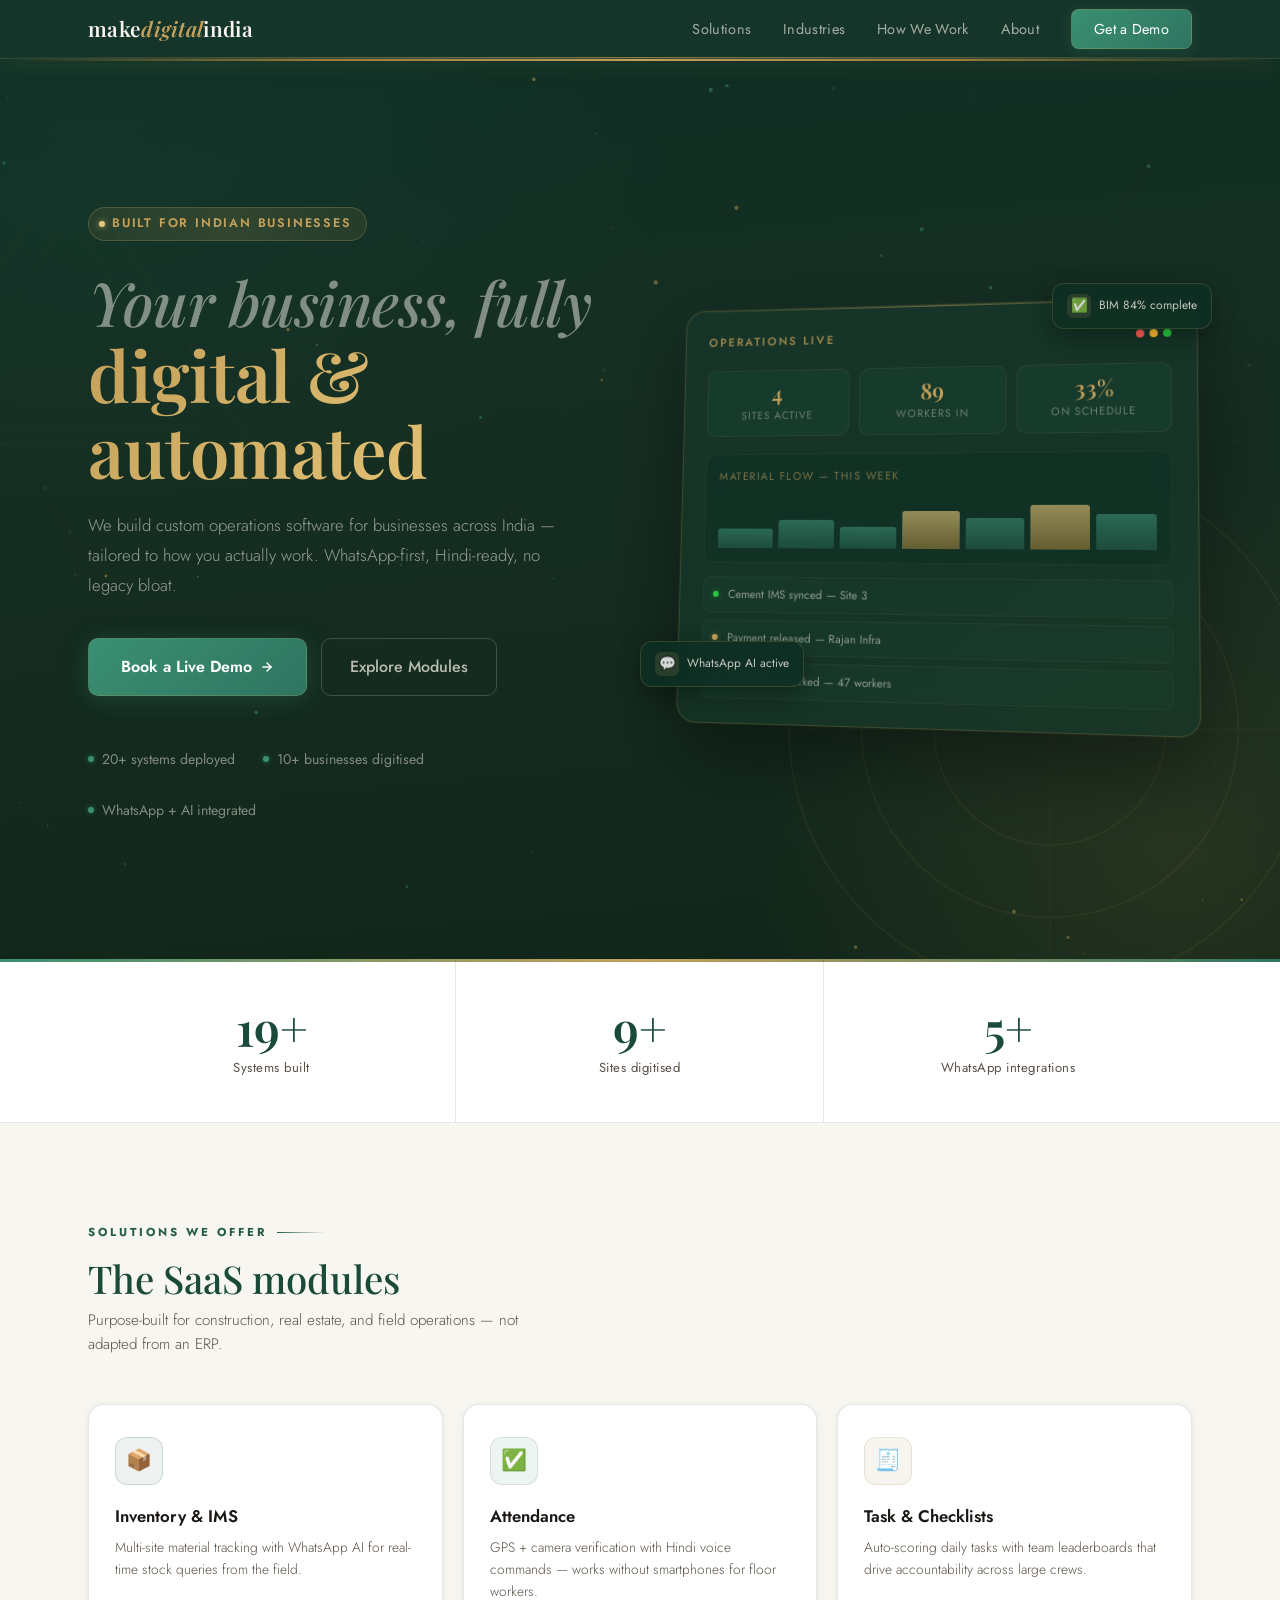
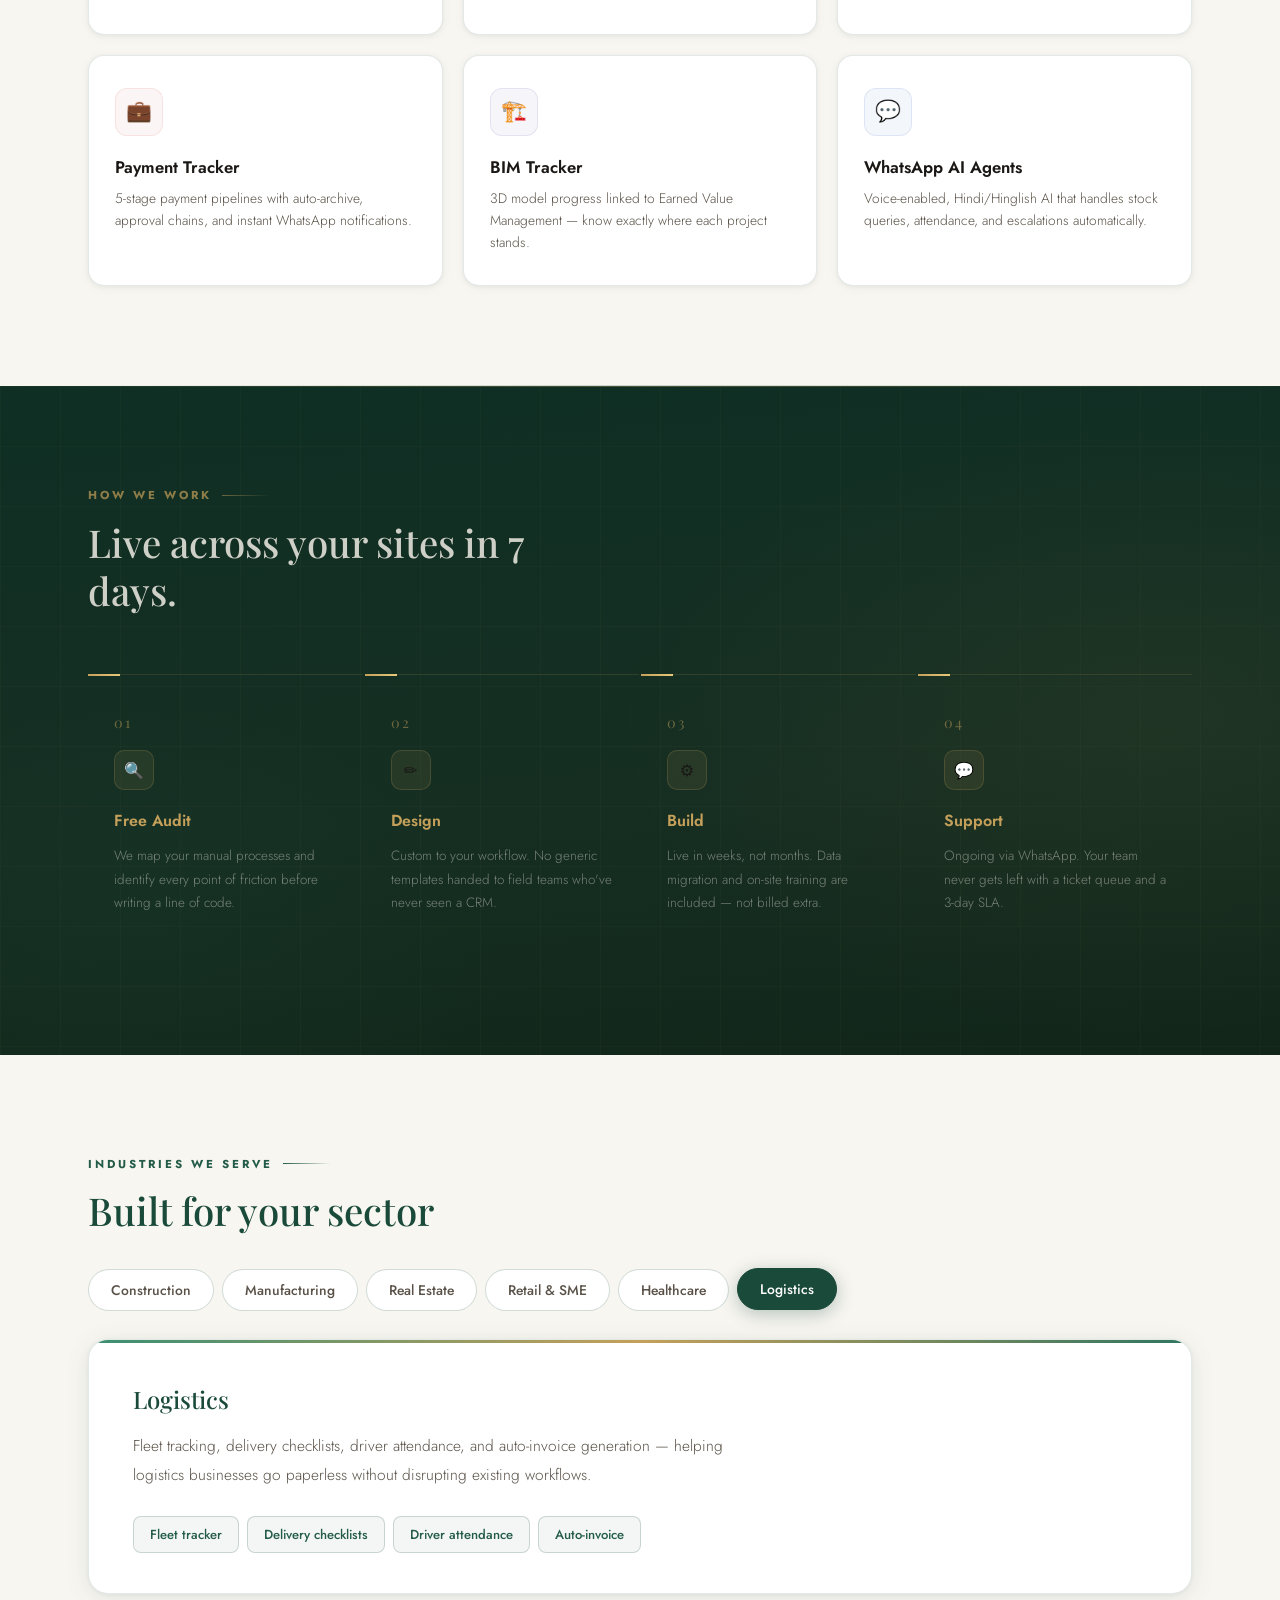
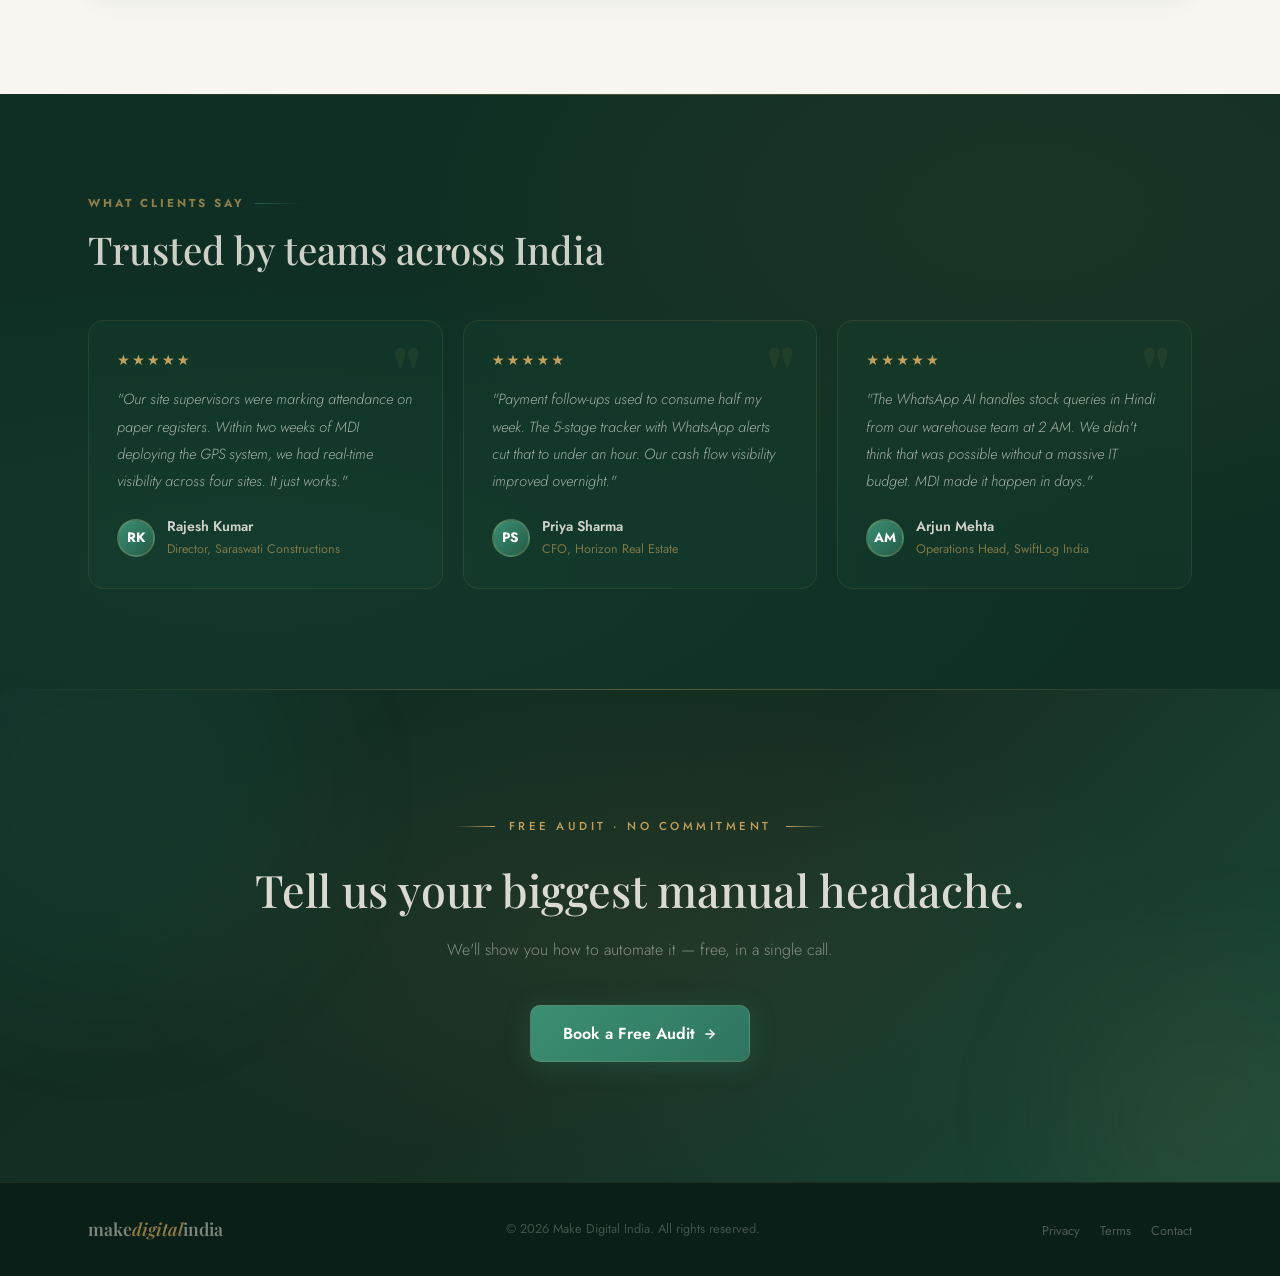
==== index.html @ 9fea9710 "Update print statement from 'Hello' to 'Goodbye'" ====
<!DOCTYPE html>
<html lang="en">
<head>
  <meta charset="UTF-8" />
  <meta name="viewport" content="width=device-width, initial-scale=1.0" />
  <title>Make Digital India | Construction & Real Estate OS</title>
  <link rel="preconnect" href="https://fonts.googleapis.com" />
  <link rel="preconnect" href="https://fonts.gstatic.com" crossorigin />
  <link href="https://fonts.googleapis.com/css2?family=Playfair+Display:ital,wght@0,400;0,500;0,600;0,700;1,400;1,500&family=Jost:wght@300;400;500;600&display=swap" rel="stylesheet" />
  <link rel="stylesheet" href="style.css" />
</head>
<body>

<!-- ── PAGE LOADER ─────────────────────────────────────────── -->
<div id="page-loader">
  <div class="loader-logo">make<span>digital</span>india</div>
  <div class="loader-bar-wrap"><div class="loader-bar"></div></div>
</div>

<!-- ── SCROLL TO TOP ──────────────────────────────────────── -->
<button id="scroll-top" aria-label="Scroll to top">↑</button>

<!-- ── NAVBAR ─────────────────────────────────────────────── -->
<nav class="navbar" id="navbar">
  <div class="container nav-container">
    <div class="logo">make<span>digital</span>india</div>
    <ul class="nav-links">
      <li><a href="#solutions">Solutions</a></li>
      <li><a href="#industries">Industries</a></li>
      <li><a href="#how">How We Work</a></li>
      <li><a href="#testimonials">About</a></li>
      <li><a href="#cta" class="btn-nav">Get a Demo</a></li>
    </ul>
  </div>
</nav>

<!-- ── HERO ───────────────────────────────────────────────── -->
<header class="hero" id="hero">
  <canvas id="hero-canvas"></canvas>
  <div class="hero-geo" aria-hidden="true"></div>
  <div class="hero-geo-2" aria-hidden="true"></div>
  <div class="container">
    <div class="hero-layout">
      <div class="hero-content">
        <div class="hero-badge">
          <span class="hero-badge-dot"></span>
          Built for Indian Businesses
        </div>
        <div class="hero-eyebrow">Your business, fully</div>
        <h1>digital &amp; automated</h1>
        <p class="hero-sub">
          We build custom operations software for businesses across India — tailored to how you actually work. WhatsApp-first, Hindi-ready, no legacy bloat.
        </p>
        <div class="hero-buttons">
          <a href="#cta" class="btn-primary-hero">
            Book a Live Demo
            <svg width="14" height="14" viewBox="0 0 24 24" fill="none" stroke="currentColor" stroke-width="2.5" stroke-linecap="round" stroke-linejoin="round"><line x1="5" y1="12" x2="19" y2="12"/><polyline points="12 5 19 12 12 19"/></svg>
          </a>
          <a href="#solutions" class="btn-ghost-hero">Explore Modules</a>
        </div>
        <div class="hero-stats">
          <div class="hero-stat"><span class="stat-dot"></span>20+ systems deployed</div>
          <div class="hero-stat"><span class="stat-dot"></span>10+ businesses digitised</div>
          <div class="hero-stat"><span class="stat-dot"></span>WhatsApp + AI integrated</div>
        </div>
      </div>

      <!-- Floating dashboard visual -->
      <div class="hero-visual">
        <div class="hero-dashboard">
          <div class="dash-header">
            <div class="dash-title">Operations Live</div>
            <div class="dash-dots">
              <div class="dash-dot"></div>
              <div class="dash-dot"></div>
              <div class="dash-dot"></div>
            </div>
          </div>
          <div class="dash-stats">
            <div class="dash-stat">
              <div class="dash-stat-num" id="dash-n1">0</div>
              <div class="dash-stat-lbl">Sites Active</div>
            </div>
            <div class="dash-stat">
              <div class="dash-stat-num" id="dash-n2">0</div>
              <div class="dash-stat-lbl">Workers In</div>
            </div>
            <div class="dash-stat">
              <div class="dash-stat-num" id="dash-n3">0%</div>
              <div class="dash-stat-lbl">On Schedule</div>
            </div>
          </div>
          <div class="dash-chart">
            <div class="dash-chart-label">Material Flow — This Week</div>
            <div class="dash-bars">
              <div class="dash-bar" style="height:38%;--delay:.8s"></div>
              <div class="dash-bar" style="height:55%;--delay:.9s"></div>
              <div class="dash-bar" style="height:42%;--delay:1s"></div>
              <div class="dash-bar gold" style="height:72%;--delay:1.1s"></div>
              <div class="dash-bar" style="height:60%;--delay:1.2s"></div>
              <div class="dash-bar gold" style="height:85%;--delay:1.3s"></div>
              <div class="dash-bar" style="height:68%;--delay:1.4s"></div>
            </div>
          </div>
          <div class="dash-activity">
            <div class="dash-act-item"><span class="act-dot green"></span>Cement IMS synced — Site 3</div>
            <div class="dash-act-item"><span class="act-dot gold"></span>Payment released — Rajan Infra</div>
            <div class="dash-act-item"><span class="act-dot blue"></span>Attendance marked — 47 workers</div>
          </div>
        </div>
        <!-- Floating cards -->
        <div class="float-card float-card-1">
          <div class="float-icon">✅</div>
          <span>BIM 84% complete</span>
        </div>
        <div class="float-card float-card-2">
          <div class="float-icon">💬</div>
          <span>WhatsApp AI active</span>
        </div>
      </div>
    </div>
  </div>
</header>

<!-- ── METRICS STRIP ──────────────────────────────────────── -->
<section class="metrics">
  <div class="container">
    <div class="metrics-grid">
      <div class="metric-item reveal">
        <div class="metric-num counter" data-target="20" data-suffix="+">0</div>
        <div class="metric-lbl">Systems built</div>
      </div>
      <div class="metric-item reveal reveal-delay-1">
        <div class="metric-num counter" data-target="10" data-suffix="+">0</div>
        <div class="metric-lbl">Sites digitised</div>
      </div>
      <div class="metric-item reveal reveal-delay-2">
        <div class="metric-num counter" data-target="6" data-suffix="+">0</div>
        <div class="metric-lbl">WhatsApp integrations</div>
      </div>
    </div>
  </div>
</section>

<!-- ── SOLUTIONS ──────────────────────────────────────────── -->
<section id="solutions" class="solutions">
  <div class="container">
    <div class="section-eyebrow reveal">Solutions we offer</div>
    <h2 class="section-title reveal">The SaaS modules</h2>
    <p class="section-sub reveal">Purpose-built for construction, real estate, and field operations — not adapted from an ERP.</p>
    <div class="solutions-grid">
      <div class="sol-card reveal reveal-delay-1">
        <div class="sol-icon green">📦</div>
        <h3>Inventory &amp; IMS</h3>
        <p>Multi-site material tracking with WhatsApp AI for real-time stock queries from the field.</p>
      </div>
      <div class="sol-card reveal reveal-delay-2">
        <div class="sol-icon teal">✅</div>
        <h3>Attendance</h3>
        <p>GPS + camera verification with Hindi voice commands — works without smartphones for floor workers.</p>
      </div>
      <div class="sol-card reveal reveal-delay-3">
        <div class="sol-icon gold">🧾</div>
        <h3>Task &amp; Checklists</h3>
        <p>Auto-scoring daily tasks with team leaderboards that drive accountability across large crews.</p>
      </div>
      <div class="sol-card reveal reveal-delay-1">
        <div class="sol-icon coral">💼</div>
        <h3>Payment Tracker</h3>
        <p>5-stage payment pipelines with auto-archive, approval chains, and instant WhatsApp notifications.</p>
      </div>
      <div class="sol-card reveal reveal-delay-2">
        <div class="sol-icon purple">🏗️</div>
        <h3>BIM Tracker</h3>
        <p>3D model progress linked to Earned Value Management — know exactly where each project stands.</p>
      </div>
      <div class="sol-card reveal reveal-delay-3">
        <div class="sol-icon blue">💬</div>
        <h3>WhatsApp AI Agents</h3>
        <p>Voice-enabled, Hindi/Hinglish AI that handles stock queries, attendance, and escalations automatically.</p>
      </div>
    </div>
  </div>
</section>

<!-- ── HOW WE WORK ─────────────────────────────────────────── -->
<section id="how" class="how">
  <div class="how-grid-lines" aria-hidden="true"></div>
  <div class="container" style="position:relative;z-index:1;">
    <div class="section-eyebrow reveal">How we work</div>
    <h2 class="how-title reveal">Live across your sites in 7 days.</h2>
    <div class="how-grid">
      <div class="how-step reveal reveal-delay-1">
        <div class="step-num">01</div>
        <div class="step-icon">🔍</div>
        <h4>Free Audit</h4>
        <p>We map your manual processes and identify every point of friction before writing a line of code.</p>
      </div>
      <div class="how-step reveal reveal-delay-2">
        <div class="step-num">02</div>
        <div class="step-icon">✏️</div>
        <h4>Design</h4>
        <p>Custom to your workflow. No generic templates handed to field teams who've never seen a CRM.</p>
      </div>
      <div class="how-step reveal reveal-delay-3">
        <div class="step-num">03</div>
        <div class="step-icon">⚙️</div>
        <h4>Build</h4>
        <p>Live in weeks, not months. Data migration and on-site training are included — not billed extra.</p>
      </div>
      <div class="how-step reveal reveal-delay-4">
        <div class="step-num">04</div>
        <div class="step-icon">💬</div>
        <h4>Support</h4>
        <p>Ongoing via WhatsApp. Your team never gets left with a ticket queue and a 3-day SLA.</p>
      </div>
    </div>
  </div>
</section>

<!-- ── INDUSTRIES ─────────────────────────────────────────── -->
<section id="industries" class="industries">
  <div class="container">
    <div class="section-eyebrow reveal">Industries we serve</div>
    <h2 class="section-title reveal">Built for your sector</h2>
    <div class="ind-tabs reveal">
      <button class="ind-tab" onclick="showInd('construction', this)">Construction</button>
      <button class="ind-tab" onclick="showInd('manufacturing', this)">Manufacturing</button>
      <button class="ind-tab" onclick="showInd('realestate', this)">Real Estate</button>
      <button class="ind-tab" onclick="showInd('retail', this)">Retail &amp; SME</button>
      <button class="ind-tab" onclick="showInd('healthcare', this)">Healthcare</button>
      <button class="ind-tab active" onclick="showInd('logistics', this)">Logistics</button>
    </div>
    <div id="panel-construction" class="ind-panel">
      <h3>Construction</h3>
      <p>Site-level material tracking, challan management, GPS attendance, and 3D BIM progress updates — built for engineers who are on-site, not at a desk.</p>
      <div class="ind-tags">
        <span class="ind-tag">Material IMS</span>
        <span class="ind-tag">GPS attendance</span>
        <span class="ind-tag">BIM tracker</span>
        <span class="ind-tag">Subcontractor billing</span>
      </div>
    </div>
    <div id="panel-manufacturing" class="ind-panel">
      <h3>Manufacturing</h3>
      <p>Production line checklists, machine downtime logs, worker shift tracking, and WhatsApp-based QC sign-offs — built for plant managers who move fast.</p>
      <div class="ind-tags">
        <span class="ind-tag">Production checklists</span>
        <span class="ind-tag">Machine logs</span>
        <span class="ind-tag">Shift tracking</span>
        <span class="ind-tag">WhatsApp QC</span>
      </div>
    </div>
    <div id="panel-realestate" class="ind-panel">
      <h3>Real Estate</h3>
      <p>Project handover tracking, customer payment pipelines, snag-list management, and unit-wise progress dashboards — end to end without an ERP license.</p>
      <div class="ind-tags">
        <span class="ind-tag">Payment tracker</span>
        <span class="ind-tag">Snag lists</span>
        <span class="ind-tag">Handover</span>
        <span class="ind-tag">Unit dashboard</span>
      </div>
    </div>
    <div id="panel-retail" class="ind-panel">
      <h3>Retail &amp; SME</h3>
      <p>Inventory across multiple stores, daily sales reports via WhatsApp, staff attendance and incentive tracking — all from a single mobile app your team will actually use.</p>
      <div class="ind-tags">
        <span class="ind-tag">Multi-store IMS</span>
        <span class="ind-tag">Daily sales</span>
        <span class="ind-tag">Staff attendance</span>
        <span class="ind-tag">Incentive tracking</span>
      </div>
    </div>
    <div id="panel-healthcare" class="ind-panel">
      <h3>Healthcare</h3>
      <p>Ward round checklists, consumable inventory, staff duty schedules, and maintenance request tracking — keeping your teams accountable without paperwork.</p>
      <div class="ind-tags">
        <span class="ind-tag">Ward checklists</span>
        <span class="ind-tag">Consumables</span>
        <span class="ind-tag">Duty schedules</span>
        <span class="ind-tag">Maintenance</span>
      </div>
    </div>
    <div id="panel-logistics" class="ind-panel active">
      <h3>Logistics</h3>
      <p>Fleet tracking, delivery checklists, driver attendance, and auto-invoice generation — helping logistics businesses go paperless without disrupting existing workflows.</p>
      <div class="ind-tags">
        <span class="ind-tag">Fleet tracker</span>
        <span class="ind-tag">Delivery checklists</span>
        <span class="ind-tag">Driver attendance</span>
        <span class="ind-tag">Auto-invoice</span>
      </div>
    </div>
  </div>
</section>

<!-- ── TESTIMONIALS ────────────────────────────────────────── -->
<section id="testimonials" class="testimonials">
  <div class="container">
    <div class="section-eyebrow reveal" style="color:rgba(196,160,90,.7)">What clients say</div>
    <h2 class="section-title reveal" style="color:rgba(240,236,228,.85)">Trusted by teams across India</h2>
    <div class="testi-grid">
      <div class="testi-card reveal reveal-delay-1">
        <div class="testi-stars">
          <span class="testi-star">★</span><span class="testi-star">★</span><span class="testi-star">★</span><span class="testi-star">★</span><span class="testi-star">★</span>
        </div>
        <p class="testi-text">"Our site supervisors were marking attendance on paper registers. Within two weeks of MDI deploying the GPS system, we had real-time visibility across four sites. It just works."</p>
        <div class="testi-author">
          <div class="testi-avatar">RK</div>
          <div>
            <div class="testi-name">Rajesh Kumar</div>
            <div class="testi-role">Director, Saraswati Constructions</div>
          </div>
        </div>
      </div>
      <div class="testi-card reveal reveal-delay-2">
        <div class="testi-stars">
          <span class="testi-star">★</span><span class="testi-star">★</span><span class="testi-star">★</span><span class="testi-star">★</span><span class="testi-star">★</span>
        </div>
        <p class="testi-text">"Payment follow-ups used to consume half my week. The 5-stage tracker with WhatsApp alerts cut that to under an hour. Our cash flow visibility improved overnight."</p>
        <div class="testi-author">
          <div class="testi-avatar">PS</div>
          <div>
            <div class="testi-name">Priya Sharma</div>
            <div class="testi-role">CFO, Horizon Real Estate</div>
          </div>
        </div>
      </div>
      <div class="testi-card reveal reveal-delay-3">
        <div class="testi-stars">
          <span class="testi-star">★</span><span class="testi-star">★</span><span class="testi-star">★</span><span class="testi-star">★</span><span class="testi-star">★</span>
        </div>
        <p class="testi-text">"The WhatsApp AI handles stock queries in Hindi from our warehouse team at 2 AM. We didn't think that was possible without a massive IT budget. MDI made it happen in days."</p>
        <div class="testi-author">
          <div class="testi-avatar">AM</div>
          <div>
            <div class="testi-name">Arjun Mehta</div>
            <div class="testi-role">Operations Head, SwiftLog India</div>
          </div>
        </div>
      </div>
    </div>
  </div>
</section>

<!-- ── CTA ────────────────────────────────────────────────── -->
<section id="cta" class="cta-section">
  <div class="cta-orb cta-orb-1"></div>
  <div class="cta-orb cta-orb-2"></div>
  <div class="container">
    <div class="cta-orn reveal">Free Audit · No Commitment</div>
    <h2 class="reveal">Tell us your biggest manual headache.</h2>
    <p class="reveal">We'll show you how to automate it — free, in a single call.</p>
    <a href="mailto:hello@makedigitalindia.com" class="btn-primary-hero reveal">
      Book a Free Audit
      <svg width="14" height="14" viewBox="0 0 24 24" fill="none" stroke="currentColor" stroke-width="2.5" stroke-linecap="round" stroke-linejoin="round"><line x1="5" y1="12" x2="19" y2="12"/><polyline points="12 5 19 12 12 19"/></svg>
    </a>
  </div>
</section>

<!-- ── FOOTER ─────────────────────────────────────────────── -->
<footer class="footer">
  <div class="container footer-inner">
    <div class="footer-logo">make<span>digital</span>india</div>
    <p>&copy; 2026 Make Digital India. All rights reserved.</p>
    <ul class="footer-links">
      <li><a href="#">Privacy</a></li>
      <li><a href="#">Terms</a></li>
      <li><a href="#">Contact</a></li>
    </ul>
  </div>
</footer>

<!-- ═══════════════════════════════════════════════════════════
     JAVASCRIPT
═══════════════════════════════════════════════════════════ -->
<script>
/* ── PAGE LOADER ─────────────────────────────────────────── */
window.addEventListener('load', () => {
  setTimeout(() => {
    const loader = document.getElementById('page-loader');
    loader.classList.add('hidden');
    setTimeout(() => loader.remove(), 700);
  }, 1600);
});

/* ── HERO PARTICLE CANVAS ────────────────────────────────── */
(function () {
  const canvas = document.getElementById('hero-canvas');
  if (!canvas) return;
  const ctx = canvas.getContext('2d');
  let W, H, particles = [], animId;

  function resize() {
    W = canvas.width  = canvas.offsetWidth;
    H = canvas.height = canvas.offsetHeight;
  }
  window.addEventListener('resize', resize);
  resize();

  const GOLD = 'rgba(196,160,90,';
  const GREEN = 'rgba(58,143,114,';

  function mkParticle() {
    const isGold = Math.random() > .6;
    return {
      x: Math.random() * W,
      y: Math.random() * H,
      r: Math.random() * 1.8 + .4,
      vx: (Math.random() - .5) * .35,
      vy: (Math.random() - .5) * .35,
      a: Math.random(),
      da: (Math.random() - .5) * .005,
      color: isGold ? GOLD : GREEN
    };
  }

  for (let i = 0; i < 90; i++) particles.push(mkParticle());

  let mx = -9999, my = -9999;
  document.getElementById('hero').addEventListener('mousemove', e => {
    const rect = canvas.getBoundingClientRect();
    mx = e.clientX - rect.left;
    my = e.clientY - rect.top;
  });
  document.getElementById('hero').addEventListener('mouseleave', () => { mx = my = -9999; });

  function draw() {
    ctx.clearRect(0, 0, W, H);
    particles.forEach(p => {
      p.x += p.vx; p.y += p.vy;
      p.a += p.da;
      if (p.a <= 0 || p.a >= 1) p.da *= -1;
      if (p.x < 0) p.x = W; if (p.x > W) p.x = 0;
      if (p.y < 0) p.y = H; if (p.y > H) p.y = 0;

      // subtle mouse repel
      const dx = p.x - mx, dy = p.y - my;
      const dist = Math.sqrt(dx*dx + dy*dy);
      if (dist < 80) {
        p.x += dx/dist * 1.2;
        p.y += dy/dist * 1.2;
      }

      ctx.beginPath();
      ctx.arc(p.x, p.y, p.r, 0, Math.PI * 2);
      ctx.fillStyle = p.color + p.a + ')';
      ctx.fill();
    });

    // connect nearby particles
    for (let i = 0; i < particles.length; i++) {
      for (let j = i+1; j < particles.length; j++) {
        const a = particles[i], b = particles[j];
        const dx = a.x-b.x, dy = a.y-b.y;
        const d = Math.sqrt(dx*dx+dy*dy);
        if (d < 90) {
          ctx.beginPath();
          ctx.moveTo(a.x, a.y); ctx.lineTo(b.x, b.y);
          ctx.strokeStyle = GOLD + ((.15*(1-d/90))) + ')';
          ctx.lineWidth = .4;
          ctx.stroke();
        }
      }
    }
    animId = requestAnimationFrame(draw);
  }
  draw();
})();

/* ── NAVBAR HIDE ON SCROLL ───────────────────────────────── */
(function () {
  const nav = document.getElementById('navbar');
  let lastY = 0;
  window.addEventListener('scroll', () => {
    const y = window.scrollY;
    if (y > lastY && y > 80) {
      nav.classList.add('hidden');
    } else {
      nav.classList.remove('hidden');
    }
    lastY = y;
  }, { passive: true });
})();

/* ── SCROLL-TO-TOP BUTTON ────────────────────────────────── */
(function () {
  const btn = document.getElementById('scroll-top');
  window.addEventListener('scroll', () => {
    if (window.scrollY > 400) btn.classList.add('visible');
    else btn.classList.remove('visible');
  }, { passive: true });
  btn.addEventListener('click', () => window.scrollTo({ top: 0, behavior: 'smooth' }));
})();

/* ── SCROLL REVEAL (IntersectionObserver) ────────────────── */
(function () {
  const els = document.querySelectorAll('.reveal, .reveal-left, .reveal-right');
  if (!window.IntersectionObserver) {
    els.forEach(el => el.classList.add('visible'));
    return;
  }
  const io = new IntersectionObserver((entries) => {
    entries.forEach(e => {
      if (e.isIntersecting) {
        e.target.classList.add('visible');
        io.unobserve(e.target);
      }
    });
  }, { threshold: 0.12 });
  els.forEach(el => io.observe(el));
})();

/* ── ANIMATED COUNTERS ───────────────────────────────────── */
(function () {
  function animateCounter(el) {
    const target = parseInt(el.dataset.target, 10);
    const suffix = el.dataset.suffix || '';
    const duration = 1200;
    const start = performance.now();
    function update(now) {
      const elapsed = now - start;
      const progress = Math.min(elapsed / duration, 1);
      // ease out
      const eased = 1 - Math.pow(1 - progress, 3);
      el.textContent = Math.floor(eased * target) + suffix;
      if (progress < 1) requestAnimationFrame(update);
    }
    requestAnimationFrame(update);
  }

  const io = new IntersectionObserver((entries) => {
    entries.forEach(e => {
      if (e.isIntersecting) {
        animateCounter(e.target);
        io.unobserve(e.target);
      }
    });
  }, { threshold: 0.5 });

  document.querySelectorAll('.counter').forEach(el => io.observe(el));
})();

/* ── DASHBOARD COUNTER ANIMATION ─────────────────────────── */
(function () {
  const targets = [
    { id: 'dash-n1', to: 12, suffix: '' },
    { id: 'dash-n2', to: 247, suffix: '' },
    { id: 'dash-n3', to: 94, suffix: '%' }
  ];
  function run() {
    targets.forEach(({ id, to, suffix }) => {
      const el = document.getElementById(id);
      if (!el) return;
      let start = null;
      const duration = 1800;
      function step(ts) {
        if (!start) start = ts;
        const p = Math.min((ts - start) / duration, 1);
        const eased = 1 - Math.pow(1-p, 3);
        el.textContent = Math.floor(eased * to) + suffix;
        if (p < 1) requestAnimationFrame(step);
      }
      requestAnimationFrame(step);
    });
  }
  // fire after loader hides (~1.7s)
  setTimeout(run, 1900);
})();

/* ── INDUSTRY TABS ───────────────────────────────────────── */
function showInd(id, btn) {
  document.querySelectorAll('.ind-panel').forEach(p => p.classList.remove('active'));
  document.querySelectorAll('.ind-tab').forEach(t => t.classList.remove('active'));
  document.getElementById('panel-' + id).classList.add('active');
  btn.classList.add('active');
}

/* ── SMOOTH SCROLL FOR NAV ANCHORS ──────────────────────── */
document.querySelectorAll('a[href^="#"]').forEach(a => {
  a.addEventListener('click', e => {
    const target = document.querySelector(a.getAttribute('href'));
    if (target) {
      e.preventDefault();
      target.scrollIntoView({ behavior: 'smooth', block: 'start' });
    }
  });
});

/* ── SOL CARD TILT ON HOVER ──────────────────────────────── */
document.querySelectorAll('.sol-card').forEach(card => {
  card.addEventListener('mousemove', e => {
    const rect = card.getBoundingClientRect();
    const x = (e.clientX - rect.left) / rect.width - 0.5;
    const y = (e.clientY - rect.top)  / rect.height - 0.5;
    card.style.transform = `translateY(-8px) scale(1.01) rotateX(${-y*6}deg) rotateY(${x*6}deg)`;
  });
  card.addEventListener('mouseleave', () => {
    card.style.transform = '';
  });
});
</script>

</body>
</html>
---- style.css ----
/* ── TOKENS ──────────────────────────────────────────────────── */
:root {
  --ink:    #0f2f24;
  --ink2:   #162e22;
  --ink3:   #1a4a3a;
  --em:     #2f7560;
  --em2:    #245c49;
  --em3:    #3a8f72;
  --gold:   #9a7b3a;
  --gold2:  #c4a05a;
  --gold3:  #e8c87a;
  --cream:  #f8f6f1;
  --cream2: #f2efe8;
  --white:  #ffffff;
  --text:   #1a1714;
  --muted:  #5a5248;
  --bdr:    rgba(26,74,58,.12);
  --bdr2:   rgba(26,74,58,.20);
  --sh-sm:  0 1px 4px rgba(26,74,58,.06), 0 2px 12px rgba(0,0,0,.04);
  --sh-md:  0 4px 24px rgba(26,74,58,.10), 0 1px 4px rgba(0,0,0,.05);
  --sh-lg:  0 16px 48px rgba(26,74,58,.14), 0 4px 16px rgba(0,0,0,.06);
}

/* ── RESET ──────────────────────────────────────────────────── */
*, *::before, *::after { margin: 0; padding: 0; box-sizing: border-box; }
html { scroll-behavior: smooth; }

body {
  font-family: 'Jost', ui-sans-serif, system-ui, sans-serif;
  background: var(--cream);
  color: var(--text);
  line-height: 1.6;
  overflow-x: hidden;
}

body::before {
  content: '';
  position: fixed; inset: 0; z-index: 0; pointer-events: none;
  background-image: url("data:image/svg+xml,%3Csvg xmlns='http://www.w3.org/2000/svg' width='400' height='400'%3E%3Cfilter id='n'%3E%3CfeTurbulence type='fractalNoise' baseFrequency='0.72' numOctaves='4' stitchTiles='stitch'/%3E%3C/filter%3E%3Crect width='400' height='400' filter='url(%23n)' opacity='0.022'/%3E%3C/svg%3E");
}

.container {
  max-width: 1160px;
  margin: 0 auto;
  padding: 0 28px;
  position: relative; z-index: 1;
}

/* ── PAGE LOADER ────────────────────────────────────────────── */
#page-loader {
  position: fixed; inset: 0; z-index: 9999;
  background: #0a1f17;
  display: flex; align-items: center; justify-content: center;
  flex-direction: column; gap: 24px;
  transition: opacity .6s ease, visibility .6s ease;
}
#page-loader.hidden { opacity: 0; visibility: hidden; }

.loader-logo {
  font-family: 'Playfair Display', serif;
  font-size: 1.6rem; font-weight: 600;
  color: var(--cream); letter-spacing: .3px;
  opacity: 0; animation: loaderFadeIn .8s .3s forwards;
}
.loader-logo span { color: var(--gold2); font-style: italic; }

.loader-bar-wrap {
  width: 180px; height: 2px;
  background: rgba(196,160,90,.12);
  border-radius: 2px;
  overflow: hidden;
  opacity: 0; animation: loaderFadeIn .8s .5s forwards;
}
.loader-bar {
  height: 100%; width: 0;
  background: linear-gradient(90deg, var(--em3), var(--gold2));
  border-radius: 2px;
  animation: loaderProgress 1.4s .6s cubic-bezier(.4,0,.2,1) forwards;
}
@keyframes loaderProgress { to { width: 100%; } }
@keyframes loaderFadeIn { to { opacity: 1; } }

/* ── NAVBAR ─────────────────────────────────────────────────── */
.navbar {
  position: sticky; top: 0; z-index: 200;
  background: rgba(15, 47, 36, 0.97);
  backdrop-filter: blur(14px);
  border-bottom: 1px solid rgba(196,160,90,.18);
  padding: 0;
  transition: transform .4s cubic-bezier(.4,0,.2,1);
}
.navbar.hidden { transform: translateY(-100%); }

.navbar::after {
  content: '';
  position: absolute; bottom: 0; left: 0; right: 0; height: 1px;
  background: linear-gradient(90deg, transparent, rgba(196,160,90,.45) 30%, rgba(196,160,90,.65) 50%, rgba(196,160,90,.45) 70%, transparent);
}

.nav-container {
  display: flex; align-items: center;
  justify-content: space-between;
  height: 58px;
}

.logo {
  font-family: 'Playfair Display', serif;
  font-size: 1.3rem; font-weight: 600;
  color: var(--cream); letter-spacing: .3px;
  cursor: pointer;
}
.logo span { color: var(--gold2); font-style: italic; }

.nav-links {
  list-style: none; display: flex;
  align-items: center; gap: 32px;
}
.nav-links a {
  text-decoration: none; font-size: .9rem;
  font-weight: 400; color: rgba(240,236,228,.65);
  letter-spacing: .3px; transition: color .2s;
  position: relative;
}
.nav-links a:not(.btn-nav)::after {
  content: ''; position: absolute; bottom: -3px; left: 0;
  width: 0; height: 1px;
  background: var(--gold2);
  transition: width .3s ease;
}
.nav-links a:not(.btn-nav):hover::after { width: 100%; }
.nav-links a:hover { color: var(--gold2); }

.btn-nav {
  padding: 9px 22px; border-radius: 8px;
  font-size: .88rem; font-weight: 600;
  font-family: 'Jost', sans-serif;
  background: linear-gradient(135deg, var(--em3), var(--em));
  color: var(--white) !important;
  border: 1px solid rgba(196,160,90,.25);
  box-shadow: 0 2px 14px rgba(47,117,96,.3);
  transition: all .25s; cursor: pointer;
  text-decoration: none;
  position: relative; overflow: hidden;
}
.btn-nav::before {
  content: ''; position: absolute; inset: 0;
  background: linear-gradient(135deg, rgba(255,255,255,.12), transparent);
  opacity: 0; transition: opacity .25s;
}
.btn-nav:hover::before { opacity: 1; }
.btn-nav:hover {
  box-shadow: 0 6px 24px rgba(47,117,96,.5);
  transform: translateY(-2px);
}

/* ── HERO ───────────────────────────────────────────────────── */
.hero {
  background: linear-gradient(175deg, #0f2f24 0%, #162e22 40%, #112619 100%);
  position: relative; overflow: hidden;
  padding: 110px 0 100px;
  min-height: 100vh; display: flex; align-items: center;
}

.hero::before {
  content: '';
  position: absolute; inset: 0;
  background:
    radial-gradient(ellipse 80% 70% at 8% 12%, rgba(26,74,58,.25) 0%, transparent 55%),
    radial-gradient(ellipse 60% 80% at 92% 88%, rgba(154,123,58,.15) 0%, transparent 55%);
}

.hero::after {
  content: '';
  position: absolute; top: 0; left: 0; right: 0; height: 2px;
  background: linear-gradient(90deg, transparent, var(--gold) 25%, var(--gold2) 50%, var(--gold) 75%, transparent);
  box-shadow: 0 0 20px rgba(196,160,90,.5);
  animation: goldLineGlow 3s ease-in-out infinite;
}
@keyframes goldLineGlow {
  0%,100% { box-shadow: 0 0 12px rgba(196,160,90,.4); }
  50%      { box-shadow: 0 0 28px rgba(196,160,90,.7); }
}

/* Particle canvas */
#hero-canvas {
  position: absolute; inset: 0;
  width: 100%; height: 100%;
  pointer-events: none; z-index: 0;
  opacity: .55;
}

/* Geometric circles */
.hero-geo {
  position: absolute; right: -60px; bottom: -60px;
  width: 580px; height: 580px;
  opacity: .07;
  animation: geoRotate 40s linear infinite;
  background: url("data:image/svg+xml,%3Csvg xmlns='http://www.w3.org/2000/svg' viewBox='0 0 200 200'%3E%3Ccircle cx='100' cy='100' r='90' fill='none' stroke='%23c4a05a' stroke-width='.6'/%3E%3Ccircle cx='100' cy='100' r='65' fill='none' stroke='%23c4a05a' stroke-width='.6'/%3E%3Ccircle cx='100' cy='100' r='40' fill='none' stroke='%23c4a05a' stroke-width='.6'/%3E%3Cline x1='10' y1='100' x2='190' y2='100' stroke='%23c4a05a' stroke-width='.3'/%3E%3Cline x1='100' y1='10' x2='100' y2='190' stroke='%23c4a05a' stroke-width='.3'/%3E%3C/svg%3E") center / contain no-repeat;
}
@keyframes geoRotate { to { transform: rotate(360deg); } }

.hero-geo-2 {
  position: absolute; left: -120px; top: 10%;
  width: 380px; height: 380px;
  opacity: .04;
  animation: geoRotate 60s linear infinite reverse;
  background: url("data:image/svg+xml,%3Csvg xmlns='http://www.w3.org/2000/svg' viewBox='0 0 200 200'%3E%3Cpolygon points='100,5 195,155 5,155' fill='none' stroke='%23c4a05a' stroke-width='.6'/%3E%3Cpolygon points='100,35 170,145 30,145' fill='none' stroke='%23c4a05a' stroke-width='.4'/%3E%3C/svg%3E") center / contain no-repeat;
}

.hero-layout {
  display: grid;
  grid-template-columns: 1fr 1fr;
  gap: 60px;
  align-items: center;
}

.hero-content { position: relative; z-index: 1; }

/* Animated badge */
.hero-badge {
  display: inline-flex; align-items: center; gap: 7px;
  padding: 6px 14px 6px 10px; border-radius: 30px;
  background: rgba(196,160,90,.10);
  border: 1px solid rgba(196,160,90,.28);
  font-size: .78rem; font-weight: 600;
  letter-spacing: 1.8px; text-transform: uppercase;
  color: var(--gold2); margin-bottom: 28px;
  animation: fadeSlideUp .8s .3s both;
  position: relative; overflow: hidden;
}
.hero-badge::after {
  content: ''; position: absolute; inset: 0;
  background: linear-gradient(90deg, transparent 0%, rgba(196,160,90,.08) 50%, transparent 100%);
  animation: shimmer 3s 2s infinite;
}
@keyframes shimmer {
  0% { transform: translateX(-100%); }
  100% { transform: translateX(200%); }
}

.hero-badge-dot {
  width: 6px; height: 6px; border-radius: 50%;
  background: var(--gold3);
  box-shadow: 0 0 6px rgba(232,200,122,.8);
  animation: pulse 2.5s ease-in-out infinite;
}
@keyframes pulse {
  0%,100% { opacity: 1; transform: scale(1); }
  50%      { opacity: .5; transform: scale(1.4); }
}

.hero-eyebrow {
  font-family: 'Playfair Display', serif;
  font-size: clamp(2.4rem, 5vw, 3.8rem);
  font-weight: 500; color: rgba(240,236,228,.5);
  line-height: 1.1; letter-spacing: -.5px;
  font-style: italic;
  animation: fadeSlideUp .8s .45s both;
}

.hero h1 {
  font-family: 'Playfair Display', serif;
  font-size: clamp(2.6rem, 5.5vw, 4.5rem);
  font-weight: 600; color: var(--gold2);
  line-height: 1.08; letter-spacing: -.5px;
  margin-bottom: 22px;
  animation: fadeSlideUp .8s .6s both;
  background: linear-gradient(135deg, var(--gold2) 0%, var(--gold3) 50%, var(--gold2) 100%);
  background-size: 200% auto;
  -webkit-background-clip: text; -webkit-text-fill-color: transparent;
  background-clip: text;
  animation: fadeSlideUp .8s .6s both, textShimmer 4s 1.5s ease-in-out infinite;
}
@keyframes textShimmer {
  0%,100% { background-position: 0% center; }
  50%      { background-position: 100% center; }
}

.hero-sub {
  font-size: 1.05rem; font-weight: 300;
  color: rgba(240,236,228,.6);
  max-width: 500px; line-height: 1.8;
  margin-bottom: 38px;
  animation: fadeSlideUp .8s .75s both;
}

.hero-buttons {
  display: flex; gap: 14px; flex-wrap: wrap;
  margin-bottom: 52px;
  animation: fadeSlideUp .8s .9s both;
}

.btn-primary-hero {
  padding: 15px 32px; border-radius: 10px;
  font-size: 1rem; font-weight: 600;
  font-family: 'Jost', sans-serif;
  background: linear-gradient(135deg, var(--em3), var(--em));
  color: var(--white);
  border: 1px solid rgba(196,160,90,.2);
  box-shadow: 0 4px 24px rgba(47,117,96,.35);
  text-decoration: none; transition: all .3s cubic-bezier(.4,0,.2,1);
  display: inline-flex; align-items: center; gap: 8px;
  position: relative; overflow: hidden;
}
.btn-primary-hero::before {
  content: ''; position: absolute; inset: 0;
  background: linear-gradient(135deg, rgba(255,255,255,.15), transparent);
  opacity: 0; transition: opacity .3s;
}
.btn-primary-hero:hover::before { opacity: 1; }
.btn-primary-hero svg { transition: transform .3s ease; }
.btn-primary-hero:hover svg { transform: translateX(4px); }
.btn-primary-hero:hover {
  transform: translateY(-3px);
  box-shadow: 0 12px 36px rgba(47,117,96,.5);
}

.btn-ghost-hero {
  padding: 15px 28px; border-radius: 10px;
  font-size: 1rem; font-weight: 500;
  font-family: 'Jost', sans-serif;
  background: transparent; color: rgba(240,236,228,.75);
  border: 1px solid rgba(240,236,228,.2);
  text-decoration: none; transition: all .3s;
  display: inline-flex; align-items: center; gap: 8px;
}
.btn-ghost-hero:hover {
  border-color: rgba(196,160,90,.5);
  color: var(--gold2);
  background: rgba(196,160,90,.06);
  transform: translateY(-2px);
}

.hero-stats {
  display: flex; gap: 28px; flex-wrap: wrap;
  animation: fadeSlideUp .8s 1.05s both;
}
.hero-stat {
  display: flex; align-items: center; gap: 8px;
  font-size: .88rem; color: rgba(240,236,228,.5);
}
.stat-dot {
  width: 6px; height: 6px; border-radius: 50%;
  background: var(--em3);
  box-shadow: 0 0 5px rgba(58,143,114,.7);
}

/* Hero floating dashboard visual */
.hero-visual {
  position: relative; z-index: 1;
  animation: fadeSlideLeft .9s .5s both;
}
@keyframes fadeSlideLeft {
  from { opacity: 0; transform: translateX(40px); }
  to   { opacity: 1; transform: translateX(0); }
}

.hero-dashboard {
  background: rgba(22, 55, 40, 0.7);
  backdrop-filter: blur(20px);
  border: 1px solid rgba(196,160,90,.2);
  border-radius: 20px;
  padding: 24px;
  box-shadow: 0 32px 80px rgba(0,0,0,.4), 0 0 0 1px rgba(196,160,90,.08);
  transform: perspective(1000px) rotateY(-8deg) rotateX(4deg);
  transition: transform .5s ease;
  position: relative; overflow: hidden;
}
.hero-dashboard:hover {
  transform: perspective(1000px) rotateY(-2deg) rotateX(1deg);
}
.hero-dashboard::before {
  content: '';
  position: absolute; top: 0; left: 0; right: 0; height: 1px;
  background: linear-gradient(90deg, transparent, rgba(196,160,90,.5), transparent);
}

.dash-header {
  display: flex; align-items: center; justify-content: space-between;
  margin-bottom: 20px;
}
.dash-title {
  font-size: .75rem; font-weight: 600; letter-spacing: 2px;
  text-transform: uppercase; color: rgba(196,160,90,.7);
}
.dash-dots { display: flex; gap: 5px; }
.dash-dot {
  width: 8px; height: 8px; border-radius: 50%;
}
.dash-dot:nth-child(1) { background: #ff5f57; }
.dash-dot:nth-child(2) { background: #ffbd2e; }
.dash-dot:nth-child(3) { background: #28ca41; }

.dash-stats {
  display: grid; grid-template-columns: 1fr 1fr 1fr;
  gap: 10px; margin-bottom: 18px;
}
.dash-stat {
  background: rgba(26,74,58,.3);
  border: 1px solid rgba(196,160,90,.1);
  border-radius: 10px; padding: 12px 14px;
  text-align: center;
}
.dash-stat-num {
  font-family: 'Playfair Display', serif;
  font-size: 1.4rem; font-weight: 600;
  color: var(--gold2); line-height: 1;
  margin-bottom: 3px;
  counter-reset: num var(--target);
}
.dash-stat-lbl {
  font-size: .68rem; color: rgba(240,236,228,.4);
  text-transform: uppercase; letter-spacing: 1px;
}

.dash-chart {
  background: rgba(15,47,36,.5);
  border: 1px solid rgba(196,160,90,.08);
  border-radius: 10px; padding: 14px;
  margin-bottom: 14px;
}
.dash-chart-label {
  font-size: .7rem; color: rgba(196,160,90,.6);
  letter-spacing: 1.5px; text-transform: uppercase;
  margin-bottom: 12px;
}
.dash-bars {
  display: flex; align-items: flex-end;
  gap: 6px; height: 52px;
}
.dash-bar {
  flex: 1; border-radius: 3px 3px 0 0;
  background: linear-gradient(180deg, var(--em3), var(--em2));
  opacity: .6; transition: opacity .3s;
  animation: barGrow 1s ease-out forwards;
  animation-delay: var(--delay);
  transform-origin: bottom;
  transform: scaleY(0);
}
.dash-bar:hover { opacity: 1; }
.dash-bar.gold {
  background: linear-gradient(180deg, var(--gold3), var(--gold));
}
@keyframes barGrow {
  to { transform: scaleY(1); }
}

.dash-activity {
  display: flex; flex-direction: column; gap: 7px;
}
.dash-act-item {
  display: flex; align-items: center; gap: 10px;
  padding: 8px 10px;
  background: rgba(26,74,58,.2);
  border-radius: 8px; border: 1px solid rgba(196,160,90,.06);
  font-size: .73rem; color: rgba(240,236,228,.55);
  animation: slideInRight .5s ease-out both;
}
.dash-act-item:nth-child(1) { animation-delay: 1.2s; }
.dash-act-item:nth-child(2) { animation-delay: 1.5s; }
.dash-act-item:nth-child(3) { animation-delay: 1.8s; }
@keyframes slideInRight {
  from { opacity: 0; transform: translateX(14px); }
  to   { opacity: 1; transform: translateX(0); }
}
.act-dot {
  width: 6px; height: 6px; border-radius: 50%;
  flex-shrink: 0;
}
.act-dot.green { background: #28ca41; box-shadow: 0 0 5px rgba(40,202,65,.5); }
.act-dot.gold  { background: var(--gold2); box-shadow: 0 0 5px rgba(196,160,90,.5); }
.act-dot.blue  { background: #60a5fa; box-shadow: 0 0 5px rgba(96,165,250,.5); }

/* Floating cards around dashboard */
.float-card {
  position: absolute;
  background: rgba(15,47,36,.9);
  backdrop-filter: blur(12px);
  border: 1px solid rgba(196,160,90,.2);
  border-radius: 12px;
  padding: 10px 14px;
  font-size: .75rem; color: rgba(240,236,228,.8);
  box-shadow: 0 8px 24px rgba(0,0,0,.3);
  z-index: 2;
  display: flex; align-items: center; gap: 8px;
  white-space: nowrap;
}
.float-card-1 {
  top: -18px; right: -20px;
  animation: floatUpDown 3s ease-in-out infinite, fadeSlideUp .6s 1.3s both;
}
.float-card-2 {
  bottom: 40px; left: -30px;
  animation: floatUpDown 4s 1s ease-in-out infinite, fadeSlideUp .6s 1.6s both;
}
@keyframes floatUpDown {
  0%,100% { transform: translateY(0); }
  50%      { transform: translateY(-8px); }
}
.float-icon {
  width: 24px; height: 24px; border-radius: 6px;
  background: rgba(196,160,90,.15);
  display: flex; align-items: center; justify-content: center;
  font-size: .85rem;
}

/* ── KEYFRAMES (shared) ─────────────────────────────────────── */
@keyframes fadeSlideUp {
  from { opacity: 0; transform: translateY(24px); }
  to   { opacity: 1; transform: translateY(0); }
}

/* ── SCROLL REVEAL ──────────────────────────────────────────── */
.reveal {
  opacity: 0; transform: translateY(32px);
  transition: opacity .7s cubic-bezier(.4,0,.2,1), transform .7s cubic-bezier(.4,0,.2,1);
}
.reveal.visible {
  opacity: 1; transform: translateY(0);
}
.reveal-left {
  opacity: 0; transform: translateX(-32px);
  transition: opacity .7s cubic-bezier(.4,0,.2,1), transform .7s cubic-bezier(.4,0,.2,1);
}
.reveal-left.visible { opacity: 1; transform: translateX(0); }
.reveal-right {
  opacity: 0; transform: translateX(32px);
  transition: opacity .7s cubic-bezier(.4,0,.2,1), transform .7s cubic-bezier(.4,0,.2,1);
}
.reveal-right.visible { opacity: 1; transform: translateX(0); }

.reveal-delay-1 { transition-delay: .1s; }
.reveal-delay-2 { transition-delay: .2s; }
.reveal-delay-3 { transition-delay: .3s; }
.reveal-delay-4 { transition-delay: .4s; }
.reveal-delay-5 { transition-delay: .5s; }

/* ── METRICS STRIP ──────────────────────────────────────────── */
.metrics {
  background: var(--white);
  border-bottom: 1px solid var(--bdr);
  box-shadow: var(--sh-sm);
  position: relative; overflow: hidden;
}
.metrics::before {
  content: '';
  position: absolute; top: 0; left: 0; right: 0; height: 3px;
  background: linear-gradient(90deg, var(--em3), var(--gold2), var(--em));
}

.metrics-grid {
  display: grid;
  grid-template-columns: repeat(3, 1fr);
}

.metric-item {
  padding: 44px 28px;
  text-align: center;
  border-right: 1px solid var(--bdr);
  transition: background .3s, transform .3s;
  position: relative; overflow: hidden;
  cursor: default;
}
.metric-item::after {
  content: ''; position: absolute; inset: 0;
  background: radial-gradient(ellipse 60% 60% at 50% 50%, rgba(47,117,96,.05), transparent);
  opacity: 0; transition: opacity .4s;
}
.metric-item:hover::after { opacity: 1; }
.metric-item:last-child { border-right: none; }
.metric-item:hover { background: var(--cream2); }

.metric-num {
  font-family: 'Playfair Display', serif;
  font-size: 3rem; font-weight: 600;
  color: var(--ink3); line-height: 1; margin-bottom: 6px;
  transition: color .3s;
}
.metric-item:hover .metric-num { color: var(--em); }
.metric-lbl {
  font-size: .82rem; font-weight: 400;
  color: var(--muted); letter-spacing: .5px;
}

/* ── SECTION COMMON ─────────────────────────────────────────── */
.section-eyebrow {
  font-size: .72rem; font-weight: 700;
  letter-spacing: 3px; text-transform: uppercase;
  color: var(--em2); margin-bottom: 14px;
  display: flex; align-items: center; gap: 10px;
}
.section-eyebrow::after {
  content: ''; flex: 1; max-width: 48px; height: 1px;
  background: linear-gradient(to right, var(--em2), transparent);
}
.section-title {
  font-family: 'Playfair Display', serif;
  font-size: clamp(1.8rem, 3vw, 2.5rem);
  font-weight: 500; color: var(--ink3);
  line-height: 1.2; margin-bottom: 6px;
}
.section-sub {
  font-size: .95rem; color: var(--muted);
  font-weight: 300; max-width: 480px;
}

/* ── SOLUTIONS ──────────────────────────────────────────────── */
.solutions {
  padding: 100px 0;
  background: var(--cream); position: relative;
}
.solutions::before {
  content: ''; position: absolute; bottom: 0; left: 0; right: 0; height: 1px;
  background: linear-gradient(90deg, transparent, var(--bdr2), transparent);
}

.solutions-grid {
  display: grid;
  grid-template-columns: repeat(3, 1fr);
  gap: 20px; margin-top: 48px;
}

.sol-card {
  background: var(--white);
  border: 1px solid var(--bdr);
  border-radius: 16px; padding: 32px 26px;
  box-shadow: var(--sh-sm);
  transition: all .35s cubic-bezier(.4,0,.2,1);
  position: relative; overflow: hidden;
  cursor: default;
}
.sol-card::before {
  content: ''; position: absolute; top: 0; left: 0; right: 0; height: 2px;
  background: linear-gradient(90deg, transparent, var(--em), var(--gold2), transparent);
  opacity: 0; transition: opacity .35s;
}
.sol-card::after {
  content: ''; position: absolute; inset: 0;
  background: radial-gradient(ellipse 80% 60% at 50% 0%, rgba(47,117,96,.04), transparent 70%);
  opacity: 0; transition: opacity .35s;
}
.sol-card:hover {
  transform: translateY(-8px) scale(1.01);
  box-shadow: var(--sh-lg);
  border-color: var(--bdr2);
}
.sol-card:hover::before { opacity: 1; }
.sol-card:hover::after  { opacity: 1; }

.sol-icon {
  width: 48px; height: 48px; border-radius: 12px;
  display: flex; align-items: center; justify-content: center;
  font-size: 1.3rem; margin-bottom: 18px;
  background: var(--cream2); border: 1px solid var(--bdr);
  transition: transform .35s, box-shadow .35s;
  position: relative; z-index: 1;
}
.sol-card:hover .sol-icon {
  transform: scale(1.1) rotate(-4deg);
  box-shadow: 0 6px 20px rgba(26,74,58,.15);
}
.sol-icon.green  { background: rgba(26,74,58,.08); border-color: rgba(26,74,58,.15); }
.sol-icon.teal   { background: rgba(47,117,96,.08); border-color: rgba(47,117,96,.15); }
.sol-icon.gold   { background: rgba(154,123,58,.08); border-color: rgba(154,123,58,.15); }
.sol-icon.coral  { background: rgba(200,90,80,.06); border-color: rgba(200,90,80,.12); }
.sol-icon.purple { background: rgba(100,80,160,.06); border-color: rgba(100,80,160,.12); }
.sol-icon.blue   { background: rgba(60,100,180,.06); border-color: rgba(60,100,180,.12); }

.sol-card h3 {
  font-family: 'Jost', sans-serif;
  font-size: 1.05rem; font-weight: 600;
  color: var(--text); margin-bottom: 6px;
  position: relative; z-index: 1;
}
.sol-card p {
  font-size: .86rem; color: var(--muted);
  font-weight: 300; position: relative; z-index: 1;
}

/* ── HOW WE WORK ────────────────────────────────────────────── */
.how {
  padding: 100px 0;
  background: linear-gradient(175deg, #0f2f24 0%, #162e22 60%, #112619 100%);
  position: relative; overflow: hidden;
}
.how::before {
  content: ''; position: absolute; inset: 0;
  background:
    radial-gradient(ellipse 70% 80% at 90% 50%, rgba(154,123,58,.08) 0%, transparent 60%),
    radial-gradient(ellipse 50% 60% at 10% 80%, rgba(26,74,58,.15) 0%, transparent 60%);
}
.how::after {
  content: ''; position: absolute; top: 0; left: 0; right: 0; height: 1px;
  background: linear-gradient(90deg, transparent, rgba(196,160,90,.3) 50%, transparent);
}

/* Animated grid lines */
.how-grid-lines {
  position: absolute; inset: 0; pointer-events: none;
  overflow: hidden;
}
.how-grid-lines::before {
  content: '';
  position: absolute; inset: 0;
  background-image:
    linear-gradient(rgba(196,160,90,.03) 1px, transparent 1px),
    linear-gradient(90deg, rgba(196,160,90,.03) 1px, transparent 1px);
  background-size: 60px 60px;
  animation: gridMove 20s linear infinite;
}
@keyframes gridMove {
  from { transform: translateY(0); }
  to   { transform: translateY(60px); }
}

.how .section-eyebrow { color: rgba(196,160,90,.7); }
.how .section-eyebrow::after { background: linear-gradient(to right, rgba(196,160,90,.5), transparent); }

.how-title {
  font-family: 'Playfair Display', serif;
  font-size: clamp(1.8rem, 3vw, 2.6rem);
  font-weight: 500; color: rgba(240,236,228,.85);
  margin-bottom: 60px; max-width: 480px; line-height: 1.25;
}

.how-grid {
  display: grid; grid-template-columns: repeat(4, 1fr);
  gap: 2px; position: relative; z-index: 1;
}

.how-step {
  padding: 36px 26px 40px;
  border-top: 1px solid rgba(196,160,90,.15);
  position: relative;
  transition: background .3s;
  cursor: default;
}
.how-step:hover { background: rgba(196,160,90,.04); }

.how-step::before {
  content: ''; position: absolute; top: -1px; left: 0;
  width: 32px; height: 2px;
  background: linear-gradient(to right, var(--gold2), var(--gold3));
  transition: width .4s cubic-bezier(.4,0,.2,1);
}
.how-step:hover::before { width: 100%; }

.step-num {
  font-family: 'Playfair Display', serif;
  font-size: .9rem; font-weight: 400;
  color: rgba(196,160,90,.5); letter-spacing: 2px;
  margin-bottom: 16px;
}
.step-icon {
  width: 40px; height: 40px; border-radius: 10px;
  background: rgba(196,160,90,.1);
  border: 1px solid rgba(196,160,90,.2);
  display: flex; align-items: center; justify-content: center;
  font-size: 1rem; margin-bottom: 18px;
  transition: transform .3s, background .3s;
}
.how-step:hover .step-icon {
  transform: scale(1.15);
  background: rgba(196,160,90,.18);
}
.how-step h4 {
  font-family: 'Jost', sans-serif; font-size: 1rem;
  font-weight: 600; color: var(--gold2); margin-bottom: 10px;
}
.how-step p {
  font-size: .84rem; font-weight: 300;
  color: rgba(240,236,228,.45); line-height: 1.75;
}

/* ── INDUSTRIES ─────────────────────────────────────────────── */
.industries {
  padding: 100px 0;
  background: var(--cream);
  position: relative;
}

.ind-tabs {
  display: flex; gap: 8px; flex-wrap: wrap;
  margin: 36px 0 28px;
}
.ind-tab {
  padding: 10px 22px; border-radius: 30px;
  border: 1px solid var(--bdr2);
  background: var(--white);
  font-size: .87rem; font-weight: 500;
  color: var(--muted); cursor: pointer;
  transition: all .3s cubic-bezier(.4,0,.2,1);
  font-family: 'Jost', sans-serif;
  position: relative; overflow: hidden;
}
.ind-tab::before {
  content: ''; position: absolute; inset: 0;
  background: linear-gradient(135deg, var(--em3), var(--em));
  opacity: 0; transition: opacity .3s;
}
.ind-tab:hover { border-color: var(--em); color: var(--em); transform: translateY(-1px); }
.ind-tab.active {
  background: var(--ink3); border-color: var(--ink3);
  color: var(--white); box-shadow: 0 4px 18px rgba(26,74,58,.3);
  transform: translateY(-1px);
}

.ind-panel {
  display: none;
  background: var(--white);
  border: 1px solid var(--bdr);
  border-radius: 20px; padding: 40px 44px;
  box-shadow: var(--sh-md);
  animation: panelReveal .4s cubic-bezier(.4,0,.2,1);
  position: relative; overflow: hidden;
}
.ind-panel::before {
  content: ''; position: absolute; top: 0; left: 0; right: 0; height: 3px;
  background: linear-gradient(90deg, var(--em3), var(--gold2), var(--em));
}
.ind-panel.active { display: block; }
@keyframes panelReveal {
  from { opacity: 0; transform: translateY(10px); }
  to   { opacity: 1; transform: translateY(0); }
}

.ind-panel h3 {
  font-family: 'Playfair Display', serif;
  font-size: 1.5rem; font-weight: 500;
  color: var(--ink3); margin-bottom: 14px;
}
.ind-panel p {
  font-size: .97rem; color: var(--muted);
  font-weight: 300; max-width: 620px;
  line-height: 1.85; margin-bottom: 26px;
}
.ind-tags { display: flex; gap: 8px; flex-wrap: wrap; }
.ind-tag {
  padding: 7px 16px; border-radius: 8px;
  border: 1px solid var(--bdr2);
  font-size: .82rem; color: var(--em2);
  background: rgba(26,74,58,.05); font-weight: 500;
  transition: all .2s;
}
.ind-tag:hover {
  background: rgba(26,74,58,.1);
  border-color: var(--em);
  transform: translateY(-1px);
}

/* ── TESTIMONIALS (new) ─────────────────────────────────────── */
.testimonials {
  padding: 100px 0;
  background: var(--ink);
  position: relative; overflow: hidden;
}
.testimonials::before {
  content: ''; position: absolute; inset: 0;
  background:
    radial-gradient(ellipse 70% 50% at 20% 80%, rgba(47,117,96,.12), transparent),
    radial-gradient(ellipse 50% 60% at 80% 20%, rgba(154,123,58,.08), transparent);
}
.testimonials::after {
  content: ''; position: absolute; top: 0; left: 0; right: 0; height: 1px;
  background: linear-gradient(90deg, transparent, rgba(196,160,90,.35), transparent);
}

.testi-grid {
  display: grid; grid-template-columns: repeat(3, 1fr);
  gap: 20px; margin-top: 48px;
}
.testi-card {
  background: rgba(26,74,58,.2);
  border: 1px solid rgba(196,160,90,.12);
  border-radius: 16px; padding: 28px;
  position: relative; overflow: hidden;
  transition: all .35s cubic-bezier(.4,0,.2,1);
}
.testi-card::before {
  content: '"'; position: absolute; top: 12px; right: 20px;
  font-family: 'Playfair Display', serif;
  font-size: 5rem; color: rgba(196,160,90,.08);
  line-height: 1; font-weight: 700;
}
.testi-card:hover {
  transform: translateY(-6px);
  border-color: rgba(196,160,90,.25);
  box-shadow: 0 20px 50px rgba(0,0,0,.25);
}
.testi-stars { display: flex; gap: 2px; margin-bottom: 14px; }
.testi-star { color: var(--gold2); font-size: .9rem; }
.testi-text {
  font-size: .92rem; color: rgba(240,236,228,.65);
  line-height: 1.85; font-weight: 300; margin-bottom: 20px;
  font-style: italic;
}
.testi-author { display: flex; align-items: center; gap: 12px; }
.testi-avatar {
  width: 38px; height: 38px; border-radius: 50%;
  background: linear-gradient(135deg, var(--em3), var(--em2));
  display: flex; align-items: center; justify-content: center;
  font-size: .85rem; font-weight: 700; color: var(--white);
  border: 2px solid rgba(196,160,90,.2);
}
.testi-name {
  font-size: .88rem; font-weight: 600;
  color: rgba(240,236,228,.85); margin-bottom: 2px;
}
.testi-role { font-size: .78rem; color: rgba(196,160,90,.6); }

/* ── CTA ────────────────────────────────────────────────────── */
.cta-section {
  background: linear-gradient(135deg, #0f2f24 0%, #162e22 50%, #1a4a3a 100%);
  padding: 120px 0; text-align: center;
  position: relative; overflow: hidden;
}
.cta-section::before {
  content: ''; position: absolute; inset: 0;
  background: radial-gradient(ellipse 60% 70% at 50% 50%, rgba(196,160,90,.07) 0%, transparent 70%);
}
.cta-section::after {
  content: ''; position: absolute; top: 0; left: 0; right: 0; height: 1px;
  background: linear-gradient(90deg, transparent, rgba(196,160,90,.4) 50%, transparent);
}

/* CTA particle orbs */
.cta-orb {
  position: absolute; border-radius: 50%;
  pointer-events: none; filter: blur(60px);
}
.cta-orb-1 {
  width: 400px; height: 400px;
  background: rgba(47,117,96,.12);
  top: -100px; left: -100px;
  animation: orbFloat 8s ease-in-out infinite;
}
.cta-orb-2 {
  width: 300px; height: 300px;
  background: rgba(154,123,58,.08);
  bottom: -80px; right: -80px;
  animation: orbFloat 10s 2s ease-in-out infinite reverse;
}
@keyframes orbFloat {
  0%,100% { transform: translate(0,0); }
  33%      { transform: translate(20px,-20px); }
  66%      { transform: translate(-10px,15px); }
}

.cta-orn {
  display: inline-flex; align-items: center; gap: 14px;
  color: var(--gold2); font-size: .72rem; letter-spacing: 3.5px;
  text-transform: uppercase; font-weight: 500; margin-bottom: 18px;
}
.cta-orn::before, .cta-orn::after {
  content: ''; height: 1px; width: 40px;
  background: linear-gradient(to right, transparent, var(--gold2));
}
.cta-orn::after { background: linear-gradient(to left, transparent, var(--gold2)); }

.cta-section h2 {
  font-family: 'Playfair Display', serif;
  font-size: clamp(1.8rem, 4vw, 2.8rem);
  font-weight: 500; color: rgba(240,236,228,.9);
  margin-bottom: 12px; position: relative; z-index: 1;
}
.cta-section p {
  font-size: 1rem; color: rgba(240,236,228,.5);
  font-weight: 300; margin-bottom: 42px;
  position: relative; z-index: 1;
}
.cta-section .btn-primary-hero { position: relative; z-index: 1; }

/* ── FOOTER ─────────────────────────────────────────────────── */
.footer {
  background: #0a1f17;
  border-top: 1px solid rgba(196,160,90,.12);
  padding: 32px 0;
}
.footer-inner {
  display: flex; align-items: center;
  justify-content: space-between; gap: 16px;
}
.footer-logo {
  font-family: 'Playfair Display', serif;
  font-size: 1.1rem; font-weight: 600;
  color: rgba(240,236,228,.5);
}
.footer-logo span { color: rgba(196,160,90,.7); font-style: italic; }
.footer p { font-size: .8rem; color: rgba(240,236,228,.25); }
.footer-links { display: flex; gap: 20px; list-style: none; }
.footer-links a {
  font-size: .8rem; color: rgba(240,236,228,.3);
  text-decoration: none; transition: color .2s;
}
.footer-links a:hover { color: var(--gold2); }

/* ── SCROLL TO TOP ──────────────────────────────────────────── */
#scroll-top {
  position: fixed; bottom: 28px; right: 28px; z-index: 300;
  width: 44px; height: 44px; border-radius: 12px;
  background: var(--ink3);
  border: 1px solid rgba(196,160,90,.2);
  box-shadow: 0 4px 18px rgba(0,0,0,.25);
  display: flex; align-items: center; justify-content: center;
  cursor: pointer; color: var(--gold2);
  opacity: 0; visibility: hidden;
  transition: all .3s cubic-bezier(.4,0,.2,1);
  font-size: 1rem;
}
#scroll-top.visible { opacity: 1; visibility: visible; }
#scroll-top:hover {
  transform: translateY(-3px);
  background: var(--em2);
  box-shadow: 0 8px 28px rgba(0,0,0,.35);
}

/* ── MOBILE ─────────────────────────────────────────────────── */
@media (max-width: 900px) {
  .hero-layout { grid-template-columns: 1fr; gap: 48px; }
  .hero-visual { display: none; }
  .solutions-grid { grid-template-columns: repeat(2, 1fr); }
  .how-grid { grid-template-columns: repeat(2, 1fr); }
  .metrics-grid { grid-template-columns: repeat(3, 1fr); }
  .testi-grid { grid-template-columns: 1fr; }
}

@media (max-width: 640px) {
  .nav-links { display: none; }
  .hero { padding: 60px 0 52px; min-height: auto; }
  .hero-eyebrow { font-size: 2rem; }
  .hero h1 { font-size: 2.2rem; }
  .solutions-grid { grid-template-columns: 1fr; }
  .how-grid { grid-template-columns: 1fr 1fr; }
  .metrics-grid { grid-template-columns: 1fr; }
  .metric-item { border-right: none; border-bottom: 1px solid var(--bdr); }
  .footer-inner { flex-direction: column; text-align: center; }
  .footer-links { display: none; }
  .hero-buttons { flex-direction: column; align-items: flex-start; }
  .ind-panel { padding: 28px 22px; }
}

/* ── REDUCED MOTION ─────────────────────────────────────────── */
@media (prefers-reduced-motion: reduce) {
  *, *::before, *::after { animation-duration: .01ms !important; transition-duration: .01ms !important; }
}
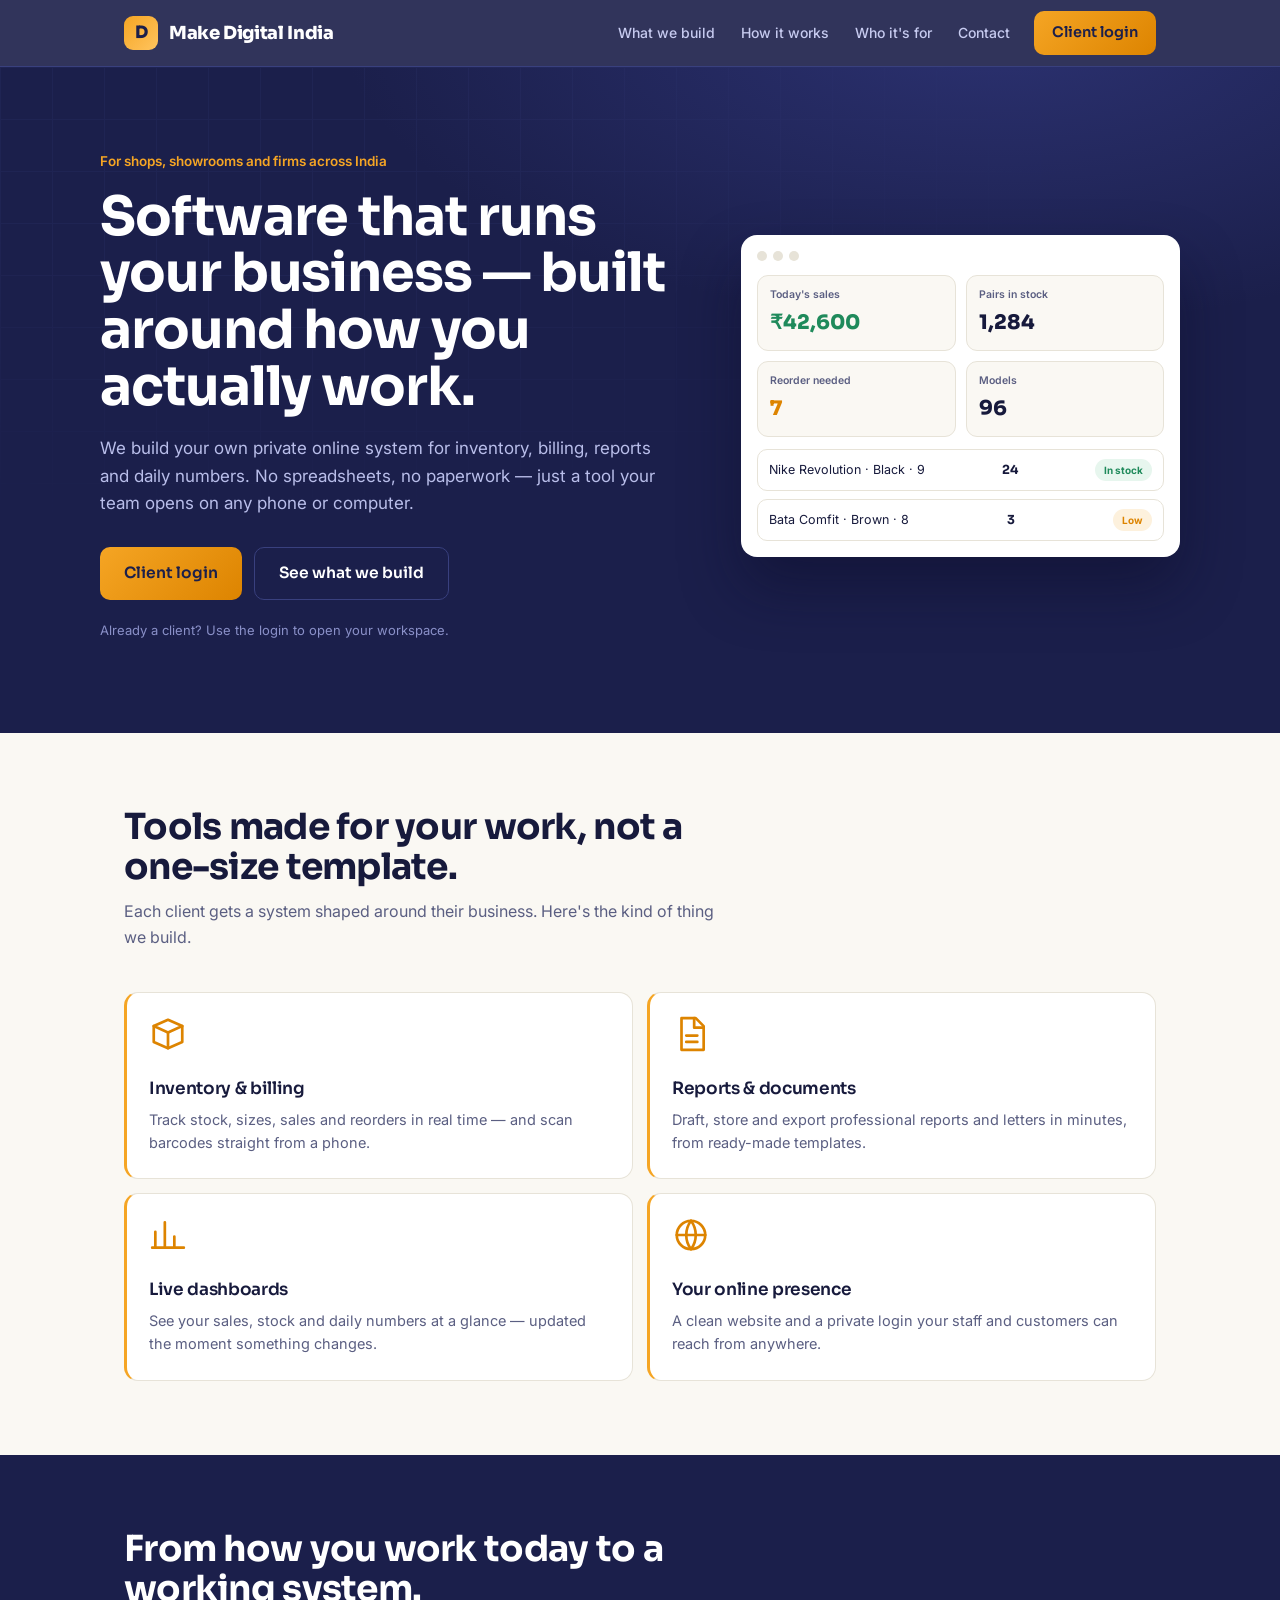
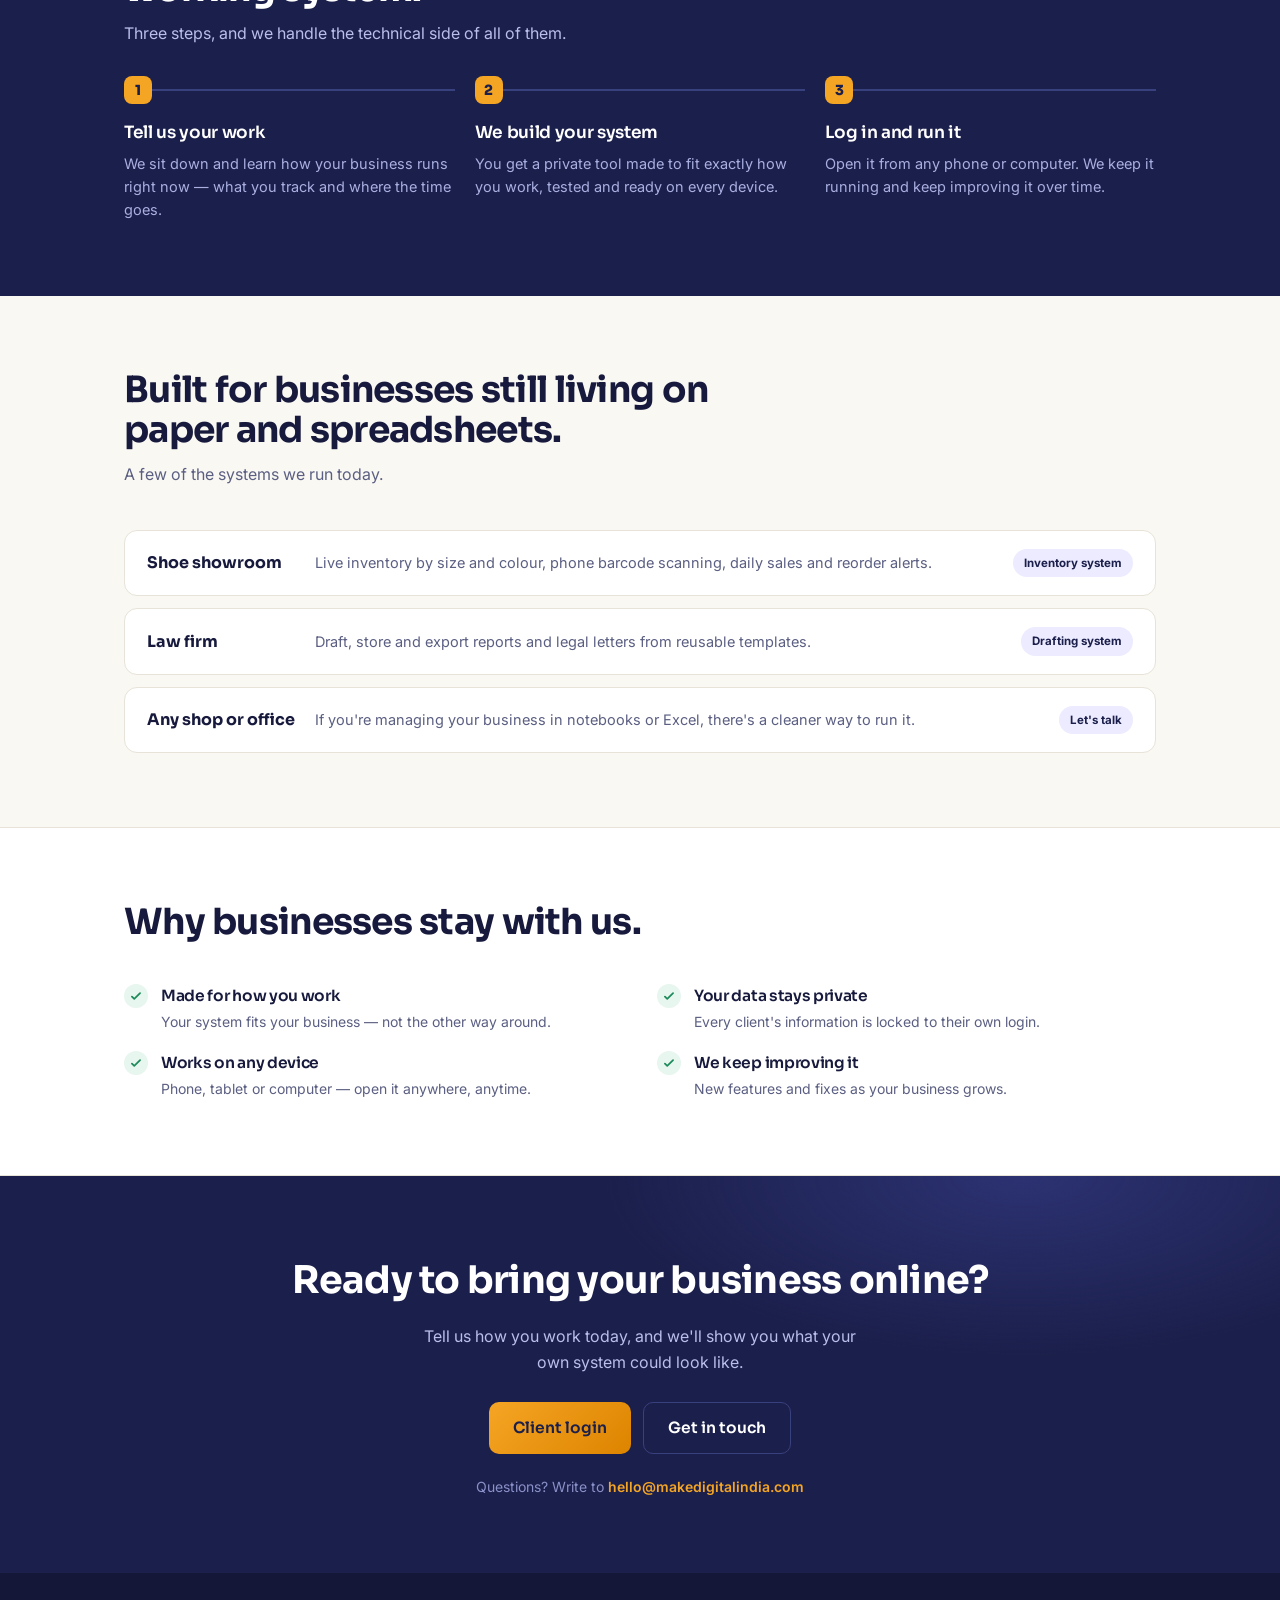
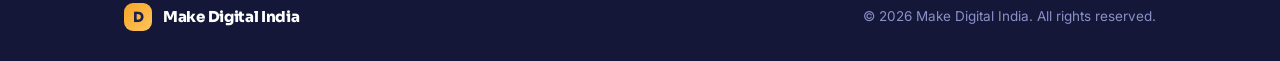
==== commit 60f17734: "Update print statement to say 'Goodbye World'" ====
--- a/index.html
+++ b/index.html
@@ -1,605 +1,285 @@
 <!DOCTYPE html>
 <html lang="en">
 <head>
-  <meta charset="UTF-8" />
-  <meta name="viewport" content="width=device-width, initial-scale=1.0" />
-  <title>Make Digital India | Construction & Real Estate OS</title>
-  <link rel="preconnect" href="https://fonts.googleapis.com" />
-  <link rel="preconnect" href="https://fonts.gstatic.com" crossorigin />
-  <link href="https://fonts.googleapis.com/css2?family=Playfair+Display:ital,wght@0,400;0,500;0,600;0,700;1,400;1,500&family=Jost:wght@300;400;500;600&display=swap" rel="stylesheet" />
-  <link rel="stylesheet" href="style.css" />
+<meta charset="UTF-8" />
+<meta name="viewport" content="width=device-width, initial-scale=1.0" />
+<title>Make Digital India — software that runs your business</title>
+<meta name="description" content="Make Digital India builds custom online systems — inventory, billing, reports and dashboards — for shops and firms across India. Your own private tool, ready on any device." />
+<link rel="preconnect" href="https://fonts.googleapis.com" />
+<link rel="preconnect" href="https://fonts.gstatic.com" crossorigin />
+<link href="https://fonts.googleapis.com/css2?family=Sora:wght@400;500;600;700;800&family=Inter:wght@400;500;600&display=swap" rel="stylesheet" />
+<style>
+  :root{
+    --indigo:#1b1f4b; --indigo-2:#252a63; --indigo-line:#39407e;
+    --marigold:#f5a524; --marigold-deep:#dd8400;
+    --paper:#faf8f3; --ink:#171a3c; --muted:#5b5f82; --line:#e7e3d8;
+    --leaf:#1f8a5b;
+  }
+  *,*::before,*::after{box-sizing:border-box;margin:0;padding:0}
+  html{scroll-behavior:smooth}
+  body{font-family:'Inter',system-ui,-apple-system,sans-serif;color:var(--ink);background:var(--paper);line-height:1.6;-webkit-font-smoothing:antialiased}
+  a{color:inherit;text-decoration:none}
+  .wrap{width:100%;max-width:1080px;margin:0 auto;padding:0 24px}
+  h1,h2,h3,.brand{font-family:'Sora',sans-serif;letter-spacing:-.02em}
+
+  /* ---------- nav ---------- */
+  header.nav{position:sticky;top:0;z-index:50;background:rgba(27,31,75,.9);
+    backdrop-filter:blur(10px);-webkit-backdrop-filter:blur(10px);border-bottom:1px solid var(--indigo-line)}
+  .nav-in{display:flex;align-items:center;gap:22px;height:66px}
+  .brand{display:inline-flex;align-items:center;gap:11px;color:#fff;font-weight:800;font-size:18px}
+  .brand .mark{width:34px;height:34px;border-radius:9px;display:grid;place-items:center;
+    background:linear-gradient(135deg,var(--marigold),#ffc45e);color:var(--indigo);font-weight:800;font-size:17px}
+  .nav-links{display:flex;gap:26px;margin-left:auto}
+  .nav-links a{color:#c7cbf0;font-size:14px;font-weight:500}
+  .nav-links a:hover{color:#fff}
+  .btn{display:inline-flex;align-items:center;justify-content:center;gap:8px;font-family:'Sora',sans-serif;
+    font-weight:600;font-size:14.5px;padding:10px 18px;border-radius:10px;cursor:pointer;border:0;transition:transform .12s ease,filter .2s ease,background .2s}
+  .btn:active{transform:scale(.97)}
+  .btn-login{background:linear-gradient(135deg,var(--marigold),var(--marigold-deep));color:var(--indigo)}
+  .btn-login:hover{filter:brightness(1.05)}
+  .btn-ghost{background:transparent;color:#fff;border:1.5px solid var(--indigo-line)}
+  .btn-ghost:hover{background:var(--indigo-2)}
+  .nav .btn-login{margin-left:2px}
+
+  /* ---------- hero ---------- */
+  .hero{position:relative;overflow:hidden;background:
+      radial-gradient(1100px 520px at 78% -8%, #2c3272 0%, transparent 60%),
+      var(--indigo);color:#eef0ff}
+  .hero::before{content:"";position:absolute;inset:0;
+    background-image:linear-gradient(var(--indigo-line) 1px,transparent 1px),linear-gradient(90deg,var(--indigo-line) 1px,transparent 1px);
+    background-size:52px 52px;opacity:.16;
+    mask-image:radial-gradient(90% 80% at 20% 10%,#000 25%,transparent 78%)}
+  .hero-in{position:relative;display:grid;grid-template-columns:1.15fr .85fr;gap:48px;align-items:center;
+    padding:84px 0 92px}
+  .hero-copy{animation:enter .6s cubic-bezier(.2,.7,.3,1) both}
+  .kicker{color:var(--marigold);font-weight:600;font-size:13.5px;margin-bottom:16px}
+  .hero h1{font-size:clamp(34px,5vw,54px);font-weight:700;line-height:1.05;color:#fff}
+  .hero p.lead{margin-top:20px;font-size:17px;color:#b9beea;max-width:52ch}
+  .hero-cta{margin-top:30px;display:flex;gap:12px;flex-wrap:wrap}
+  .btn-lg{padding:13px 24px;font-size:15.5px}
+  .reassure{margin-top:20px;font-size:13px;color:#8a90c8}
+
+  /* hero product mock */
+  .mock{position:relative;background:#fff;border-radius:16px;padding:16px;
+    box-shadow:0 30px 60px rgba(10,12,40,.45);animation:enter .7s .1s cubic-bezier(.2,.7,.3,1) both;color:var(--ink)}
+  .mock-bar{display:flex;gap:6px;margin-bottom:14px}
+  .mock-bar i{width:10px;height:10px;border-radius:50%;background:var(--line)}
+  .mock-stats{display:grid;grid-template-columns:1fr 1fr;gap:10px;margin-bottom:12px}
+  .mock-stat{background:var(--paper);border:1px solid var(--line);border-radius:11px;padding:11px 12px}
+  .mock-stat .l{font-size:10.5px;color:var(--muted);font-weight:600}
+  .mock-stat .v{font-family:'Sora';font-size:20px;font-weight:800;margin-top:3px}
+  .mock-stat .v.up{color:var(--leaf)} .mock-stat .v.warn{color:var(--marigold-deep)}
+  .mock-row{display:flex;align-items:center;justify-content:space-between;padding:9px 11px;border:1px solid var(--line);border-radius:10px;margin-top:8px;font-size:12.5px}
+  .mock-row b{font-family:'Sora';font-weight:700}
+  .pill{font-size:10px;font-weight:700;padding:3px 9px;border-radius:20px;background:#e7f6ee;color:var(--leaf)}
+  .pill.low{background:#fdf1dd;color:var(--marigold-deep)}
+
+  /* ---------- generic section ---------- */
+  section{padding:74px 0}
+  .head{max-width:60ch;margin-bottom:42px}
+  .head h2{font-size:clamp(26px,3.4vw,36px);font-weight:700;line-height:1.12}
+  .head p{margin-top:12px;color:var(--muted);font-size:16px}
+
+  /* ---------- what we build ---------- */
+  .builds{display:grid;grid-template-columns:1fr 1fr;gap:14px}
+  .build{background:#fff;border:1px solid var(--line);border-radius:14px;padding:22px 22px 24px;
+    border-left:3px solid var(--marigold)}
+  .build .ic{width:38px;height:38px;color:var(--marigold-deep);margin-bottom:14px}
+  .build h3{font-size:17px;font-weight:600;margin-bottom:6px}
+  .build p{color:var(--muted);font-size:14.5px}
+
+  /* ---------- how it works (dark) ---------- */
+  .how{background:var(--indigo);color:#eef0ff}
+  .how .head h2{color:#fff}.how .head p{color:#b9beea}
+  .steps{display:grid;grid-template-columns:repeat(3,1fr);gap:20px;counter-reset:s}
+  .step{position:relative;padding-top:14px;border-top:2px solid var(--indigo-line)}
+  .step::before{counter-increment:s;content:counter(s);font-family:'Sora';font-weight:800;font-size:14px;
+    position:absolute;top:-15px;left:0;width:28px;height:28px;border-radius:8px;display:grid;place-items:center;
+    background:var(--marigold);color:var(--indigo)}
+  .step h3{font-size:17px;font-weight:600;margin:14px 0 6px;color:#fff}
+  .step p{color:#a9afe0;font-size:14.5px}
+
+  /* ---------- who it's for ---------- */
+  .cases{display:flex;flex-direction:column;gap:12px}
+  .case{display:flex;align-items:center;gap:18px;background:#fff;border:1px solid var(--line);border-radius:13px;padding:18px 22px}
+  .case .who{font-family:'Sora';font-weight:700;font-size:16px;min-width:150px}
+  .case .what{color:var(--muted);font-size:14.5px;flex:1}
+  .case .tag{font-size:11.5px;font-weight:700;color:var(--indigo);background:#ecebff;padding:5px 11px;border-radius:20px;white-space:nowrap}
+
+  /* ---------- why band ---------- */
+  .why{background:#fff;border-top:1px solid var(--line);border-bottom:1px solid var(--line)}
+  .why-grid{display:grid;grid-template-columns:repeat(2,1fr);gap:18px 34px}
+  .pt{display:flex;gap:13px;align-items:flex-start}
+  .pt .chk{flex:none;width:24px;height:24px;border-radius:50%;background:#e7f6ee;color:var(--leaf);display:grid;place-items:center}
+  .pt h3{font-size:15.5px;font-weight:600;margin-bottom:2px}
+  .pt p{color:var(--muted);font-size:14px}
+
+  /* ---------- final cta ---------- */
+  .cta{background:
+      radial-gradient(700px 300px at 80% 0%, #2c3272, transparent 60%),var(--indigo);color:#fff;text-align:center}
+  .cta h2{font-size:clamp(26px,3.6vw,38px);font-weight:700}
+  .cta p{color:#b9beea;margin:14px auto 26px;max-width:46ch;font-size:16px}
+  .cta .row{display:flex;gap:12px;justify-content:center;flex-wrap:wrap}
+  .cta .contact{margin-top:22px;font-size:14px;color:#8a90c8}
+  .cta .contact a{color:var(--marigold);font-weight:600}
+
+  /* ---------- footer ---------- */
+  footer{background:#141737;color:#8a90c8;padding:30px 0;font-size:13.5px}
+  .foot-in{display:flex;align-items:center;justify-content:space-between;gap:16px;flex-wrap:wrap}
+  .foot-in .brand{font-size:15px}
+  .foot-in .brand .mark{width:28px;height:28px;font-size:14px}
+
+  :focus-visible{outline:3px solid var(--marigold);outline-offset:2px;border-radius:6px}
+
+  @media (max-width:860px){
+    .nav-links{display:none}
+    .hero-in{grid-template-columns:1fr;gap:36px;padding:56px 0 64px}
+    .mock{max-width:420px}
+    .builds,.steps,.why-grid{grid-template-columns:1fr}
+    .case{flex-wrap:wrap;gap:10px}.case .who{min-width:0}
+  }
+  @media (prefers-reduced-motion:reduce){*{animation:none!important;transition:none!important}html{scroll-behavior:auto}}
+  @keyframes enter{from{opacity:0;transform:translateY(14px)}to{opacity:1;transform:none}}
+</style>
 </head>
 <body>
 
-<!-- ── PAGE LOADER ─────────────────────────────────────────── -->
-<div id="page-loader">
-  <div class="loader-logo">make<span>digital</span>india</div>
-  <div class="loader-bar-wrap"><div class="loader-bar"></div></div>
-</div>
-
-<!-- ── SCROLL TO TOP ──────────────────────────────────────── -->
-<button id="scroll-top" aria-label="Scroll to top">↑</button>
-
-<!-- ── NAVBAR ─────────────────────────────────────────────── -->
-<nav class="navbar" id="navbar">
-  <div class="container nav-container">
-    <div class="logo">make<span>digital</span>india</div>
-    <ul class="nav-links">
-      <li><a href="#solutions">Solutions</a></li>
-      <li><a href="#industries">Industries</a></li>
-      <li><a href="#how">How We Work</a></li>
-      <li><a href="#testimonials">About</a></li>
-      <li><a href="#cta" class="btn-nav">Get a Demo</a></li>
-    </ul>
-  </div>
-</nav>
-
-<!-- ── HERO ───────────────────────────────────────────────── -->
-<header class="hero" id="hero">
-  <canvas id="hero-canvas"></canvas>
-  <div class="hero-geo" aria-hidden="true"></div>
-  <div class="hero-geo-2" aria-hidden="true"></div>
-  <div class="container">
-    <div class="hero-layout">
-      <div class="hero-content">
-        <div class="hero-badge">
-          <span class="hero-badge-dot"></span>
-          Built for Indian Businesses
-        </div>
-        <div class="hero-eyebrow">Your business, fully</div>
-        <h1>digital &amp; automated</h1>
-        <p class="hero-sub">
-          We build custom operations software for businesses across India — tailored to how you actually work. WhatsApp-first, Hindi-ready, no legacy bloat.
-        </p>
-        <div class="hero-buttons">
-          <a href="#cta" class="btn-primary-hero">
-            Book a Live Demo
-            <svg width="14" height="14" viewBox="0 0 24 24" fill="none" stroke="currentColor" stroke-width="2.5" stroke-linecap="round" stroke-linejoin="round"><line x1="5" y1="12" x2="19" y2="12"/><polyline points="12 5 19 12 12 19"/></svg>
-          </a>
-          <a href="#solutions" class="btn-ghost-hero">Explore Modules</a>
-        </div>
-        <div class="hero-stats">
-          <div class="hero-stat"><span class="stat-dot"></span>20+ systems deployed</div>
-          <div class="hero-stat"><span class="stat-dot"></span>10+ businesses digitised</div>
-          <div class="hero-stat"><span class="stat-dot"></span>WhatsApp + AI integrated</div>
-        </div>
-      </div>
-
-      <!-- Floating dashboard visual -->
-      <div class="hero-visual">
-        <div class="hero-dashboard">
-          <div class="dash-header">
-            <div class="dash-title">Operations Live</div>
-            <div class="dash-dots">
-              <div class="dash-dot"></div>
-              <div class="dash-dot"></div>
-              <div class="dash-dot"></div>
-            </div>
-          </div>
-          <div class="dash-stats">
-            <div class="dash-stat">
-              <div class="dash-stat-num" id="dash-n1">0</div>
-              <div class="dash-stat-lbl">Sites Active</div>
-            </div>
-            <div class="dash-stat">
-              <div class="dash-stat-num" id="dash-n2">0</div>
-              <div class="dash-stat-lbl">Workers In</div>
-            </div>
-            <div class="dash-stat">
-              <div class="dash-stat-num" id="dash-n3">0%</div>
-              <div class="dash-stat-lbl">On Schedule</div>
-            </div>
-          </div>
-          <div class="dash-chart">
-            <div class="dash-chart-label">Material Flow — This Week</div>
-            <div class="dash-bars">
-              <div class="dash-bar" style="height:38%;--delay:.8s"></div>
-              <div class="dash-bar" style="height:55%;--delay:.9s"></div>
-              <div class="dash-bar" style="height:42%;--delay:1s"></div>
-              <div class="dash-bar gold" style="height:72%;--delay:1.1s"></div>
-              <div class="dash-bar" style="height:60%;--delay:1.2s"></div>
-              <div class="dash-bar gold" style="height:85%;--delay:1.3s"></div>
-              <div class="dash-bar" style="height:68%;--delay:1.4s"></div>
-            </div>
-          </div>
-          <div class="dash-activity">
-            <div class="dash-act-item"><span class="act-dot green"></span>Cement IMS synced — Site 3</div>
-            <div class="dash-act-item"><span class="act-dot gold"></span>Payment released — Rajan Infra</div>
-            <div class="dash-act-item"><span class="act-dot blue"></span>Attendance marked — 47 workers</div>
-          </div>
-        </div>
-        <!-- Floating cards -->
-        <div class="float-card float-card-1">
-          <div class="float-icon">✅</div>
-          <span>BIM 84% complete</span>
-        </div>
-        <div class="float-card float-card-2">
-          <div class="float-icon">💬</div>
-          <span>WhatsApp AI active</span>
-        </div>
-      </div>
-    </div>
+<header class="nav">
+  <div class="wrap nav-in">
+    <a class="brand" href="/"><span class="mark">D</span> Make Digital India</a>
+    <nav class="nav-links">
+      <a href="#build">What we build</a>
+      <a href="#how">How it works</a>
+      <a href="#who">Who it's for</a>
+      <a href="#contact">Contact</a>
+    </nav>
+    <a class="btn btn-login" href="/login.html">Client login</a>
   </div>
 </header>
 
-<!-- ── METRICS STRIP ──────────────────────────────────────── -->
-<section class="metrics">
-  <div class="container">
-    <div class="metrics-grid">
-      <div class="metric-item reveal">
-        <div class="metric-num counter" data-target="20" data-suffix="+">0</div>
-        <div class="metric-lbl">Systems built</div>
-      </div>
-      <div class="metric-item reveal reveal-delay-1">
-        <div class="metric-num counter" data-target="10" data-suffix="+">0</div>
-        <div class="metric-lbl">Sites digitised</div>
-      </div>
-      <div class="metric-item reveal reveal-delay-2">
-        <div class="metric-num counter" data-target="6" data-suffix="+">0</div>
-        <div class="metric-lbl">WhatsApp integrations</div>
-      </div>
-    </div>
-  </div>
-</section>
-
-<!-- ── SOLUTIONS ──────────────────────────────────────────── -->
-<section id="solutions" class="solutions">
-  <div class="container">
-    <div class="section-eyebrow reveal">Solutions we offer</div>
-    <h2 class="section-title reveal">The SaaS modules</h2>
-    <p class="section-sub reveal">Purpose-built for construction, real estate, and field operations — not adapted from an ERP.</p>
-    <div class="solutions-grid">
-      <div class="sol-card reveal reveal-delay-1">
-        <div class="sol-icon green">📦</div>
-        <h3>Inventory &amp; IMS</h3>
-        <p>Multi-site material tracking with WhatsApp AI for real-time stock queries from the field.</p>
-      </div>
-      <div class="sol-card reveal reveal-delay-2">
-        <div class="sol-icon teal">✅</div>
-        <h3>Attendance</h3>
-        <p>GPS + camera verification with Hindi voice commands — works without smartphones for floor workers.</p>
-      </div>
-      <div class="sol-card reveal reveal-delay-3">
-        <div class="sol-icon gold">🧾</div>
-        <h3>Task &amp; Checklists</h3>
-        <p>Auto-scoring daily tasks with team leaderboards that drive accountability across large crews.</p>
-      </div>
-      <div class="sol-card reveal reveal-delay-1">
-        <div class="sol-icon coral">💼</div>
-        <h3>Payment Tracker</h3>
-        <p>5-stage payment pipelines with auto-archive, approval chains, and instant WhatsApp notifications.</p>
-      </div>
-      <div class="sol-card reveal reveal-delay-2">
-        <div class="sol-icon purple">🏗️</div>
-        <h3>BIM Tracker</h3>
-        <p>3D model progress linked to Earned Value Management — know exactly where each project stands.</p>
-      </div>
-      <div class="sol-card reveal reveal-delay-3">
-        <div class="sol-icon blue">💬</div>
-        <h3>WhatsApp AI Agents</h3>
-        <p>Voice-enabled, Hindi/Hinglish AI that handles stock queries, attendance, and escalations automatically.</p>
-      </div>
-    </div>
-  </div>
-</section>
-
-<!-- ── HOW WE WORK ─────────────────────────────────────────── -->
-<section id="how" class="how">
-  <div class="how-grid-lines" aria-hidden="true"></div>
-  <div class="container" style="position:relative;z-index:1;">
-    <div class="section-eyebrow reveal">How we work</div>
-    <h2 class="how-title reveal">Live across your sites in 7 days.</h2>
-    <div class="how-grid">
-      <div class="how-step reveal reveal-delay-1">
-        <div class="step-num">01</div>
-        <div class="step-icon">🔍</div>
-        <h4>Free Audit</h4>
-        <p>We map your manual processes and identify every point of friction before writing a line of code.</p>
-      </div>
-      <div class="how-step reveal reveal-delay-2">
-        <div class="step-num">02</div>
-        <div class="step-icon">✏️</div>
-        <h4>Design</h4>
-        <p>Custom to your workflow. No generic templates handed to field teams who've never seen a CRM.</p>
-      </div>
-      <div class="how-step reveal reveal-delay-3">
-        <div class="step-num">03</div>
-        <div class="step-icon">⚙️</div>
-        <h4>Build</h4>
-        <p>Live in weeks, not months. Data migration and on-site training are included — not billed extra.</p>
-      </div>
-      <div class="how-step reveal reveal-delay-4">
-        <div class="step-num">04</div>
-        <div class="step-icon">💬</div>
-        <h4>Support</h4>
-        <p>Ongoing via WhatsApp. Your team never gets left with a ticket queue and a 3-day SLA.</p>
-      </div>
-    </div>
-  </div>
-</section>
-
-<!-- ── INDUSTRIES ─────────────────────────────────────────── -->
-<section id="industries" class="industries">
-  <div class="container">
-    <div class="section-eyebrow reveal">Industries we serve</div>
-    <h2 class="section-title reveal">Built for your sector</h2>
-    <div class="ind-tabs reveal">
-      <button class="ind-tab" onclick="showInd('construction', this)">Construction</button>
-      <button class="ind-tab" onclick="showInd('manufacturing', this)">Manufacturing</button>
-      <button class="ind-tab" onclick="showInd('realestate', this)">Real Estate</button>
-      <button class="ind-tab" onclick="showInd('retail', this)">Retail &amp; SME</button>
-      <button class="ind-tab" onclick="showInd('healthcare', this)">Healthcare</button>
-      <button class="ind-tab active" onclick="showInd('logistics', this)">Logistics</button>
-    </div>
-    <div id="panel-construction" class="ind-panel">
-      <h3>Construction</h3>
-      <p>Site-level material tracking, challan management, GPS attendance, and 3D BIM progress updates — built for engineers who are on-site, not at a desk.</p>
-      <div class="ind-tags">
-        <span class="ind-tag">Material IMS</span>
-        <span class="ind-tag">GPS attendance</span>
-        <span class="ind-tag">BIM tracker</span>
-        <span class="ind-tag">Subcontractor billing</span>
-      </div>
-    </div>
-    <div id="panel-manufacturing" class="ind-panel">
-      <h3>Manufacturing</h3>
-      <p>Production line checklists, machine downtime logs, worker shift tracking, and WhatsApp-based QC sign-offs — built for plant managers who move fast.</p>
-      <div class="ind-tags">
-        <span class="ind-tag">Production checklists</span>
-        <span class="ind-tag">Machine logs</span>
-        <span class="ind-tag">Shift tracking</span>
-        <span class="ind-tag">WhatsApp QC</span>
-      </div>
-    </div>
-    <div id="panel-realestate" class="ind-panel">
-      <h3>Real Estate</h3>
-      <p>Project handover tracking, customer payment pipelines, snag-list management, and unit-wise progress dashboards — end to end without an ERP license.</p>
-      <div class="ind-tags">
-        <span class="ind-tag">Payment tracker</span>
-        <span class="ind-tag">Snag lists</span>
-        <span class="ind-tag">Handover</span>
-        <span class="ind-tag">Unit dashboard</span>
-      </div>
-    </div>
-    <div id="panel-retail" class="ind-panel">
-      <h3>Retail &amp; SME</h3>
-      <p>Inventory across multiple stores, daily sales reports via WhatsApp, staff attendance and incentive tracking — all from a single mobile app your team will actually use.</p>
-      <div class="ind-tags">
-        <span class="ind-tag">Multi-store IMS</span>
-        <span class="ind-tag">Daily sales</span>
-        <span class="ind-tag">Staff attendance</span>
-        <span class="ind-tag">Incentive tracking</span>
-      </div>
-    </div>
-    <div id="panel-healthcare" class="ind-panel">
-      <h3>Healthcare</h3>
-      <p>Ward round checklists, consumable inventory, staff duty schedules, and maintenance request tracking — keeping your teams accountable without paperwork.</p>
-      <div class="ind-tags">
-        <span class="ind-tag">Ward checklists</span>
-        <span class="ind-tag">Consumables</span>
-        <span class="ind-tag">Duty schedules</span>
-        <span class="ind-tag">Maintenance</span>
-      </div>
-    </div>
-    <div id="panel-logistics" class="ind-panel active">
-      <h3>Logistics</h3>
-      <p>Fleet tracking, delivery checklists, driver attendance, and auto-invoice generation — helping logistics businesses go paperless without disrupting existing workflows.</p>
-      <div class="ind-tags">
-        <span class="ind-tag">Fleet tracker</span>
-        <span class="ind-tag">Delivery checklists</span>
-        <span class="ind-tag">Driver attendance</span>
-        <span class="ind-tag">Auto-invoice</span>
-      </div>
-    </div>
-  </div>
-</section>
-
-<!-- ── TESTIMONIALS ────────────────────────────────────────── -->
-<section id="testimonials" class="testimonials">
-  <div class="container">
-    <div class="section-eyebrow reveal" style="color:rgba(196,160,90,.7)">What clients say</div>
-    <h2 class="section-title reveal" style="color:rgba(240,236,228,.85)">Trusted by teams across India</h2>
-    <div class="testi-grid">
-      <div class="testi-card reveal reveal-delay-1">
-        <div class="testi-stars">
-          <span class="testi-star">★</span><span class="testi-star">★</span><span class="testi-star">★</span><span class="testi-star">★</span><span class="testi-star">★</span>
-        </div>
-        <p class="testi-text">"Our site supervisors were marking attendance on paper registers. Within two weeks of MDI deploying the GPS system, we had real-time visibility across four sites. It just works."</p>
-        <div class="testi-author">
-          <div class="testi-avatar">RK</div>
-          <div>
-            <div class="testi-name">Rajesh Kumar</div>
-            <div class="testi-role">Director, Saraswati Constructions</div>
-          </div>
-        </div>
-      </div>
-      <div class="testi-card reveal reveal-delay-2">
-        <div class="testi-stars">
-          <span class="testi-star">★</span><span class="testi-star">★</span><span class="testi-star">★</span><span class="testi-star">★</span><span class="testi-star">★</span>
-        </div>
-        <p class="testi-text">"Payment follow-ups used to consume half my week. The 5-stage tracker with WhatsApp alerts cut that to under an hour. Our cash flow visibility improved overnight."</p>
-        <div class="testi-author">
-          <div class="testi-avatar">PS</div>
-          <div>
-            <div class="testi-name">Priya Sharma</div>
-            <div class="testi-role">CFO, Horizon Real Estate</div>
-          </div>
-        </div>
-      </div>
-      <div class="testi-card reveal reveal-delay-3">
-        <div class="testi-stars">
-          <span class="testi-star">★</span><span class="testi-star">★</span><span class="testi-star">★</span><span class="testi-star">★</span><span class="testi-star">★</span>
-        </div>
-        <p class="testi-text">"The WhatsApp AI handles stock queries in Hindi from our warehouse team at 2 AM. We didn't think that was possible without a massive IT budget. MDI made it happen in days."</p>
-        <div class="testi-author">
-          <div class="testi-avatar">AM</div>
-          <div>
-            <div class="testi-name">Arjun Mehta</div>
-            <div class="testi-role">Operations Head, SwiftLog India</div>
-          </div>
-        </div>
-      </div>
-    </div>
-  </div>
-</section>
-
-<!-- ── CTA ────────────────────────────────────────────────── -->
-<section id="cta" class="cta-section">
-  <div class="cta-orb cta-orb-1"></div>
-  <div class="cta-orb cta-orb-2"></div>
-  <div class="container">
-    <div class="cta-orn reveal">Free Audit · No Commitment</div>
-    <h2 class="reveal">Tell us your biggest manual headache.</h2>
-    <p class="reveal">We'll show you how to automate it — free, in a single call.</p>
-    <a href="mailto:hello@makedigitalindia.com" class="btn-primary-hero reveal">
-      Book a Free Audit
-      <svg width="14" height="14" viewBox="0 0 24 24" fill="none" stroke="currentColor" stroke-width="2.5" stroke-linecap="round" stroke-linejoin="round"><line x1="5" y1="12" x2="19" y2="12"/><polyline points="12 5 19 12 12 19"/></svg>
-    </a>
-  </div>
-</section>
-
-<!-- ── FOOTER ─────────────────────────────────────────────── -->
-<footer class="footer">
-  <div class="container footer-inner">
-    <div class="footer-logo">make<span>digital</span>india</div>
-    <p>&copy; 2026 Make Digital India. All rights reserved.</p>
-    <ul class="footer-links">
-      <li><a href="#">Privacy</a></li>
-      <li><a href="#">Terms</a></li>
-      <li><a href="#">Contact</a></li>
-    </ul>
+<!-- hero -->
+<section class="hero" style="padding:0">
+  <div class="wrap hero-in">
+    <div class="hero-copy">
+      <div class="kicker">For shops, showrooms and firms across India</div>
+      <h1>Software that runs your business — built around how you actually work.</h1>
+      <p class="lead">We build your own private online system for inventory, billing, reports and daily numbers. No spreadsheets, no paperwork — just a tool your team opens on any phone or computer.</p>
+      <div class="hero-cta">
+        <a class="btn btn-login btn-lg" href="/login.html">Client login</a>
+        <a class="btn btn-ghost btn-lg" href="#build">See what we build</a>
+      </div>
+      <div class="reassure">Already a client? Use the login to open your workspace.</div>
+    </div>
+
+    <!-- product glimpse, grounded in the real apps -->
+    <div class="mock" aria-hidden="true">
+      <div class="mock-bar"><i></i><i></i><i></i></div>
+      <div class="mock-stats">
+        <div class="mock-stat"><div class="l">Today's sales</div><div class="v up">₹42,600</div></div>
+        <div class="mock-stat"><div class="l">Pairs in stock</div><div class="v">1,284</div></div>
+        <div class="mock-stat"><div class="l">Reorder needed</div><div class="v warn">7</div></div>
+        <div class="mock-stat"><div class="l">Models</div><div class="v">96</div></div>
+      </div>
+      <div class="mock-row"><span>Nike Revolution · Black · 9</span><b>24</b><span class="pill">In stock</span></div>
+      <div class="mock-row"><span>Bata Comfit · Brown · 8</span><b>3</b><span class="pill low">Low</span></div>
+    </div>
+  </div>
+</section>
+
+<!-- what we build -->
+<section id="build">
+  <div class="wrap">
+    <div class="head">
+      <h2>Tools made for your work, not a one-size template.</h2>
+      <p>Each client gets a system shaped around their business. Here's the kind of thing we build.</p>
+    </div>
+    <div class="builds">
+      <div class="build">
+        <svg class="ic" viewBox="0 0 24 24" fill="none" stroke="currentColor" stroke-width="1.7" stroke-linecap="round" stroke-linejoin="round"><path d="M3 7l9-4 9 4-9 4-9-4z"/><path d="M3 7v10l9 4 9-4V7"/><path d="M12 11v10"/></svg>
+        <h3>Inventory &amp; billing</h3>
+        <p>Track stock, sizes, sales and reorders in real time — and scan barcodes straight from a phone.</p>
+      </div>
+      <div class="build">
+        <svg class="ic" viewBox="0 0 24 24" fill="none" stroke="currentColor" stroke-width="1.7" stroke-linecap="round" stroke-linejoin="round"><path d="M6 2h9l5 5v15H6z"/><path d="M14 2v6h6"/><path d="M9 13h7M9 17h7"/></svg>
+        <h3>Reports &amp; documents</h3>
+        <p>Draft, store and export professional reports and letters in minutes, from ready-made templates.</p>
+      </div>
+      <div class="build">
+        <svg class="ic" viewBox="0 0 24 24" fill="none" stroke="currentColor" stroke-width="1.7" stroke-linecap="round" stroke-linejoin="round"><path d="M4 20V10M10 20V4M16 20v-7M22 20H2"/></svg>
+        <h3>Live dashboards</h3>
+        <p>See your sales, stock and daily numbers at a glance — updated the moment something changes.</p>
+      </div>
+      <div class="build">
+        <svg class="ic" viewBox="0 0 24 24" fill="none" stroke="currentColor" stroke-width="1.7" stroke-linecap="round" stroke-linejoin="round"><circle cx="12" cy="12" r="9"/><path d="M3 12h18M12 3a15 15 0 0 1 0 18M12 3a15 15 0 0 0 0 18"/></svg>
+        <h3>Your online presence</h3>
+        <p>A clean website and a private login your staff and customers can reach from anywhere.</p>
+      </div>
+    </div>
+  </div>
+</section>
+
+<!-- how it works -->
+<section class="how" id="how">
+  <div class="wrap">
+    <div class="head">
+      <h2>From how you work today to a working system.</h2>
+      <p>Three steps, and we handle the technical side of all of them.</p>
+    </div>
+    <div class="steps">
+      <div class="step"><h3>Tell us your work</h3><p>We sit down and learn how your business runs right now — what you track and where the time goes.</p></div>
+      <div class="step"><h3>We build your system</h3><p>You get a private tool made to fit exactly how you work, tested and ready on every device.</p></div>
+      <div class="step"><h3>Log in and run it</h3><p>Open it from any phone or computer. We keep it running and keep improving it over time.</p></div>
+    </div>
+  </div>
+</section>
+
+<!-- who it's for -->
+<section id="who">
+  <div class="wrap">
+    <div class="head">
+      <h2>Built for businesses still living on paper and spreadsheets.</h2>
+      <p>A few of the systems we run today.</p>
+    </div>
+    <div class="cases">
+      <div class="case"><div class="who">Shoe showroom</div><div class="what">Live inventory by size and colour, phone barcode scanning, daily sales and reorder alerts.</div><span class="tag">Inventory system</span></div>
+      <div class="case"><div class="who">Law firm</div><div class="what">Draft, store and export reports and legal letters from reusable templates.</div><span class="tag">Drafting system</span></div>
+      <div class="case"><div class="who">Any shop or office</div><div class="what">If you're managing your business in notebooks or Excel, there's a cleaner way to run it.</div><span class="tag">Let's talk</span></div>
+    </div>
+  </div>
+</section>
+
+<!-- why -->
+<section class="why">
+  <div class="wrap">
+    <div class="head"><h2>Why businesses stay with us.</h2></div>
+    <div class="why-grid">
+      <div class="pt"><span class="chk"><svg width="14" height="14" viewBox="0 0 24 24" fill="none" stroke="currentColor" stroke-width="3" stroke-linecap="round" stroke-linejoin="round"><path d="M5 13l4 4L19 7"/></svg></span><div><h3>Made for how you work</h3><p>Your system fits your business — not the other way around.</p></div></div>
+      <div class="pt"><span class="chk"><svg width="14" height="14" viewBox="0 0 24 24" fill="none" stroke="currentColor" stroke-width="3" stroke-linecap="round" stroke-linejoin="round"><path d="M5 13l4 4L19 7"/></svg></span><div><h3>Your data stays private</h3><p>Every client's information is locked to their own login.</p></div></div>
+      <div class="pt"><span class="chk"><svg width="14" height="14" viewBox="0 0 24 24" fill="none" stroke="currentColor" stroke-width="3" stroke-linecap="round" stroke-linejoin="round"><path d="M5 13l4 4L19 7"/></svg></span><div><h3>Works on any device</h3><p>Phone, tablet or computer — open it anywhere, anytime.</p></div></div>
+      <div class="pt"><span class="chk"><svg width="14" height="14" viewBox="0 0 24 24" fill="none" stroke="currentColor" stroke-width="3" stroke-linecap="round" stroke-linejoin="round"><path d="M5 13l4 4L19 7"/></svg></span><div><h3>We keep improving it</h3><p>New features and fixes as your business grows.</p></div></div>
+    </div>
+  </div>
+</section>
+
+<!-- final cta -->
+<section class="cta" id="contact">
+  <div class="wrap">
+    <h2>Ready to bring your business online?</h2>
+    <p>Tell us how you work today, and we'll show you what your own system could look like.</p>
+    <div class="row">
+      <a class="btn btn-login btn-lg" href="/login.html">Client login</a>
+      <a class="btn btn-ghost btn-lg" href="mailto:hello@makedigitalindia.com">Get in touch</a>
+    </div>
+    <div class="contact">Questions? Write to <a href="mailto:hello@makedigitalindia.com">hello@makedigitalindia.com</a></div>
+  </div>
+</section>
+
+<footer>
+  <div class="wrap foot-in">
+    <a class="brand" href="/"><span class="mark">D</span> Make Digital India</a>
+    <div>&copy; <span id="yr">2026</span> Make Digital India. All rights reserved.</div>
   </div>
 </footer>
-
-<!-- ═══════════════════════════════════════════════════════════
-     JAVASCRIPT
-═══════════════════════════════════════════════════════════ -->
-<script>
-/* ── PAGE LOADER ─────────────────────────────────────────── */
-window.addEventListener('load', () => {
-  setTimeout(() => {
-    const loader = document.getElementById('page-loader');
-    loader.classList.add('hidden');
-    setTimeout(() => loader.remove(), 700);
-  }, 1600);
-});
-
-/* ── HERO PARTICLE CANVAS ────────────────────────────────── */
-(function () {
-  const canvas = document.getElementById('hero-canvas');
-  if (!canvas) return;
-  const ctx = canvas.getContext('2d');
-  let W, H, particles = [], animId;
-
-  function resize() {
-    W = canvas.width  = canvas.offsetWidth;
-    H = canvas.height = canvas.offsetHeight;
-  }
-  window.addEventListener('resize', resize);
-  resize();
-
-  const GOLD = 'rgba(196,160,90,';
-  const GREEN = 'rgba(58,143,114,';
-
-  function mkParticle() {
-    const isGold = Math.random() > .6;
-    return {
-      x: Math.random() * W,
-      y: Math.random() * H,
-      r: Math.random() * 1.8 + .4,
-      vx: (Math.random() - .5) * .35,
-      vy: (Math.random() - .5) * .35,
-      a: Math.random(),
-      da: (Math.random() - .5) * .005,
-      color: isGold ? GOLD : GREEN
-    };
-  }
-
-  for (let i = 0; i < 90; i++) particles.push(mkParticle());
-
-  let mx = -9999, my = -9999;
-  document.getElementById('hero').addEventListener('mousemove', e => {
-    const rect = canvas.getBoundingClientRect();
-    mx = e.clientX - rect.left;
-    my = e.clientY - rect.top;
-  });
-  document.getElementById('hero').addEventListener('mouseleave', () => { mx = my = -9999; });
-
-  function draw() {
-    ctx.clearRect(0, 0, W, H);
-    particles.forEach(p => {
-      p.x += p.vx; p.y += p.vy;
-      p.a += p.da;
-      if (p.a <= 0 || p.a >= 1) p.da *= -1;
-      if (p.x < 0) p.x = W; if (p.x > W) p.x = 0;
-      if (p.y < 0) p.y = H; if (p.y > H) p.y = 0;
-
-      // subtle mouse repel
-      const dx = p.x - mx, dy = p.y - my;
-      const dist = Math.sqrt(dx*dx + dy*dy);
-      if (dist < 80) {
-        p.x += dx/dist * 1.2;
-        p.y += dy/dist * 1.2;
-      }
-
-      ctx.beginPath();
-      ctx.arc(p.x, p.y, p.r, 0, Math.PI * 2);
-      ctx.fillStyle = p.color + p.a + ')';
-      ctx.fill();
-    });
-
-    // connect nearby particles
-    for (let i = 0; i < particles.length; i++) {
-      for (let j = i+1; j < particles.length; j++) {
-        const a = particles[i], b = particles[j];
-        const dx = a.x-b.x, dy = a.y-b.y;
-        const d = Math.sqrt(dx*dx+dy*dy);
-        if (d < 90) {
-          ctx.beginPath();
-          ctx.moveTo(a.x, a.y); ctx.lineTo(b.x, b.y);
-          ctx.strokeStyle = GOLD + ((.15*(1-d/90))) + ')';
-          ctx.lineWidth = .4;
-          ctx.stroke();
-        }
-      }
-    }
-    animId = requestAnimationFrame(draw);
-  }
-  draw();
-})();
-
-/* ── NAVBAR HIDE ON SCROLL ───────────────────────────────── */
-(function () {
-  const nav = document.getElementById('navbar');
-  let lastY = 0;
-  window.addEventListener('scroll', () => {
-    const y = window.scrollY;
-    if (y > lastY && y > 80) {
-      nav.classList.add('hidden');
-    } else {
-      nav.classList.remove('hidden');
-    }
-    lastY = y;
-  }, { passive: true });
-})();
-
-/* ── SCROLL-TO-TOP BUTTON ────────────────────────────────── */
-(function () {
-  const btn = document.getElementById('scroll-top');
-  window.addEventListener('scroll', () => {
-    if (window.scrollY > 400) btn.classList.add('visible');
-    else btn.classList.remove('visible');
-  }, { passive: true });
-  btn.addEventListener('click', () => window.scrollTo({ top: 0, behavior: 'smooth' }));
-})();
-
-/* ── SCROLL REVEAL (IntersectionObserver) ────────────────── */
-(function () {
-  const els = document.querySelectorAll('.reveal, .reveal-left, .reveal-right');
-  if (!window.IntersectionObserver) {
-    els.forEach(el => el.classList.add('visible'));
-    return;
-  }
-  const io = new IntersectionObserver((entries) => {
-    entries.forEach(e => {
-      if (e.isIntersecting) {
-        e.target.classList.add('visible');
-        io.unobserve(e.target);
-      }
-    });
-  }, { threshold: 0.12 });
-  els.forEach(el => io.observe(el));
-})();
-
-/* ── ANIMATED COUNTERS ───────────────────────────────────── */
-(function () {
-  function animateCounter(el) {
-    const target = parseInt(el.dataset.target, 10);
-    const suffix = el.dataset.suffix || '';
-    const duration = 1200;
-    const start = performance.now();
-    function update(now) {
-      const elapsed = now - start;
-      const progress = Math.min(elapsed / duration, 1);
-      // ease out
-      const eased = 1 - Math.pow(1 - progress, 3);
-      el.textContent = Math.floor(eased * target) + suffix;
-      if (progress < 1) requestAnimationFrame(update);
-    }
-    requestAnimationFrame(update);
-  }
-
-  const io = new IntersectionObserver((entries) => {
-    entries.forEach(e => {
-      if (e.isIntersecting) {
-        animateCounter(e.target);
-        io.unobserve(e.target);
-      }
-    });
-  }, { threshold: 0.5 });
-
-  document.querySelectorAll('.counter').forEach(el => io.observe(el));
-})();
-
-/* ── DASHBOARD COUNTER ANIMATION ─────────────────────────── */
-(function () {
-  const targets = [
-    { id: 'dash-n1', to: 12, suffix: '' },
-    { id: 'dash-n2', to: 247, suffix: '' },
-    { id: 'dash-n3', to: 94, suffix: '%' }
-  ];
-  function run() {
-    targets.forEach(({ id, to, suffix }) => {
-      const el = document.getElementById(id);
-      if (!el) return;
-      let start = null;
-      const duration = 1800;
-      function step(ts) {
-        if (!start) start = ts;
-        const p = Math.min((ts - start) / duration, 1);
-        const eased = 1 - Math.pow(1-p, 3);
-        el.textContent = Math.floor(eased * to) + suffix;
-        if (p < 1) requestAnimationFrame(step);
-      }
-      requestAnimationFrame(step);
-    });
-  }
-  // fire after loader hides (~1.7s)
-  setTimeout(run, 1900);
-})();
-
-/* ── INDUSTRY TABS ───────────────────────────────────────── */
-function showInd(id, btn) {
-  document.querySelectorAll('.ind-panel').forEach(p => p.classList.remove('active'));
-  document.querySelectorAll('.ind-tab').forEach(t => t.classList.remove('active'));
-  document.getElementById('panel-' + id).classList.add('active');
-  btn.classList.add('active');
-}
-
-/* ── SMOOTH SCROLL FOR NAV ANCHORS ──────────────────────── */
-document.querySelectorAll('a[href^="#"]').forEach(a => {
-  a.addEventListener('click', e => {
-    const target = document.querySelector(a.getAttribute('href'));
-    if (target) {
-      e.preventDefault();
-      target.scrollIntoView({ behavior: 'smooth', block: 'start' });
-    }
-  });
-});
-
-/* ── SOL CARD TILT ON HOVER ──────────────────────────────── */
-document.querySelectorAll('.sol-card').forEach(card => {
-  card.addEventListener('mousemove', e => {
-    const rect = card.getBoundingClientRect();
-    const x = (e.clientX - rect.left) / rect.width - 0.5;
-    const y = (e.clientY - rect.top)  / rect.height - 0.5;
-    card.style.transform = `translateY(-8px) scale(1.01) rotateX(${-y*6}deg) rotateY(${x*6}deg)`;
-  });
-  card.addEventListener('mouseleave', () => {
-    card.style.transform = '';
-  });
-});
-</script>
-
+<script>document.getElementById('yr').textContent=new Date().getFullYear();</script>
 </body>
 </html>
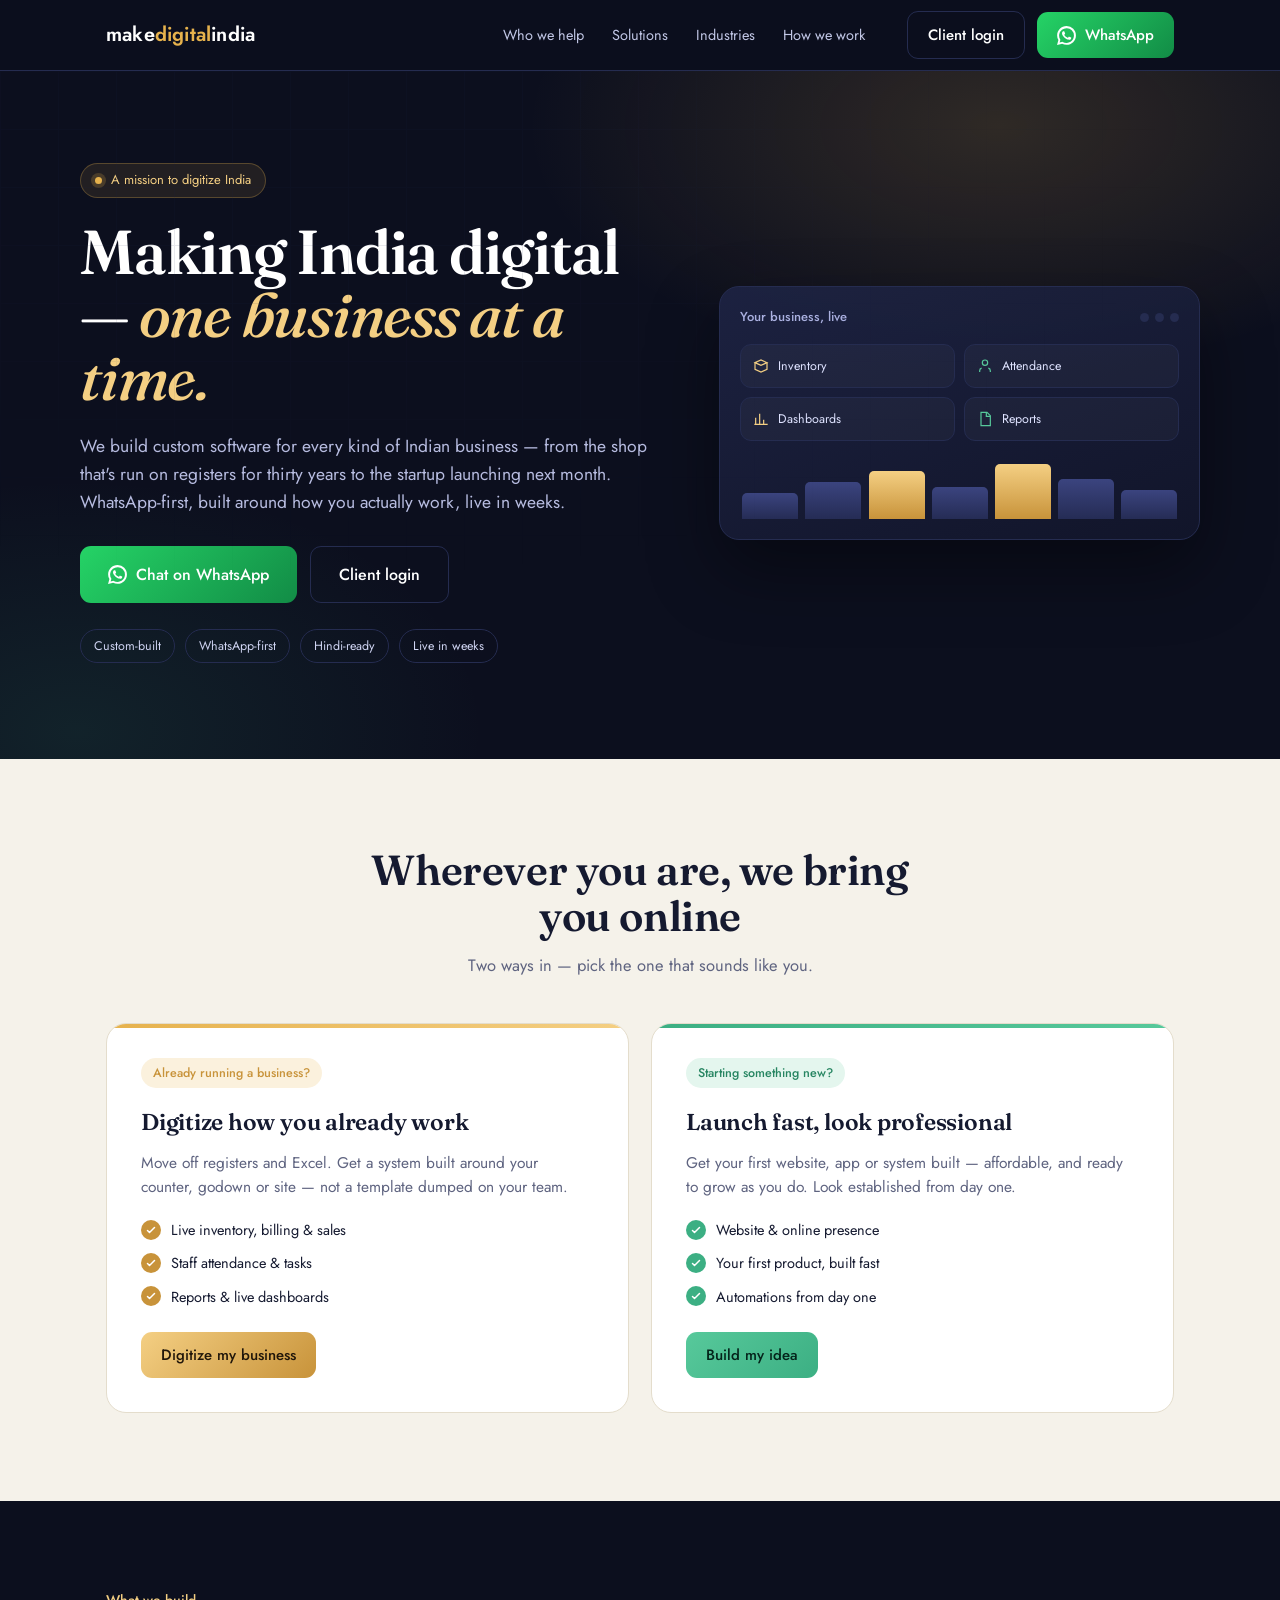
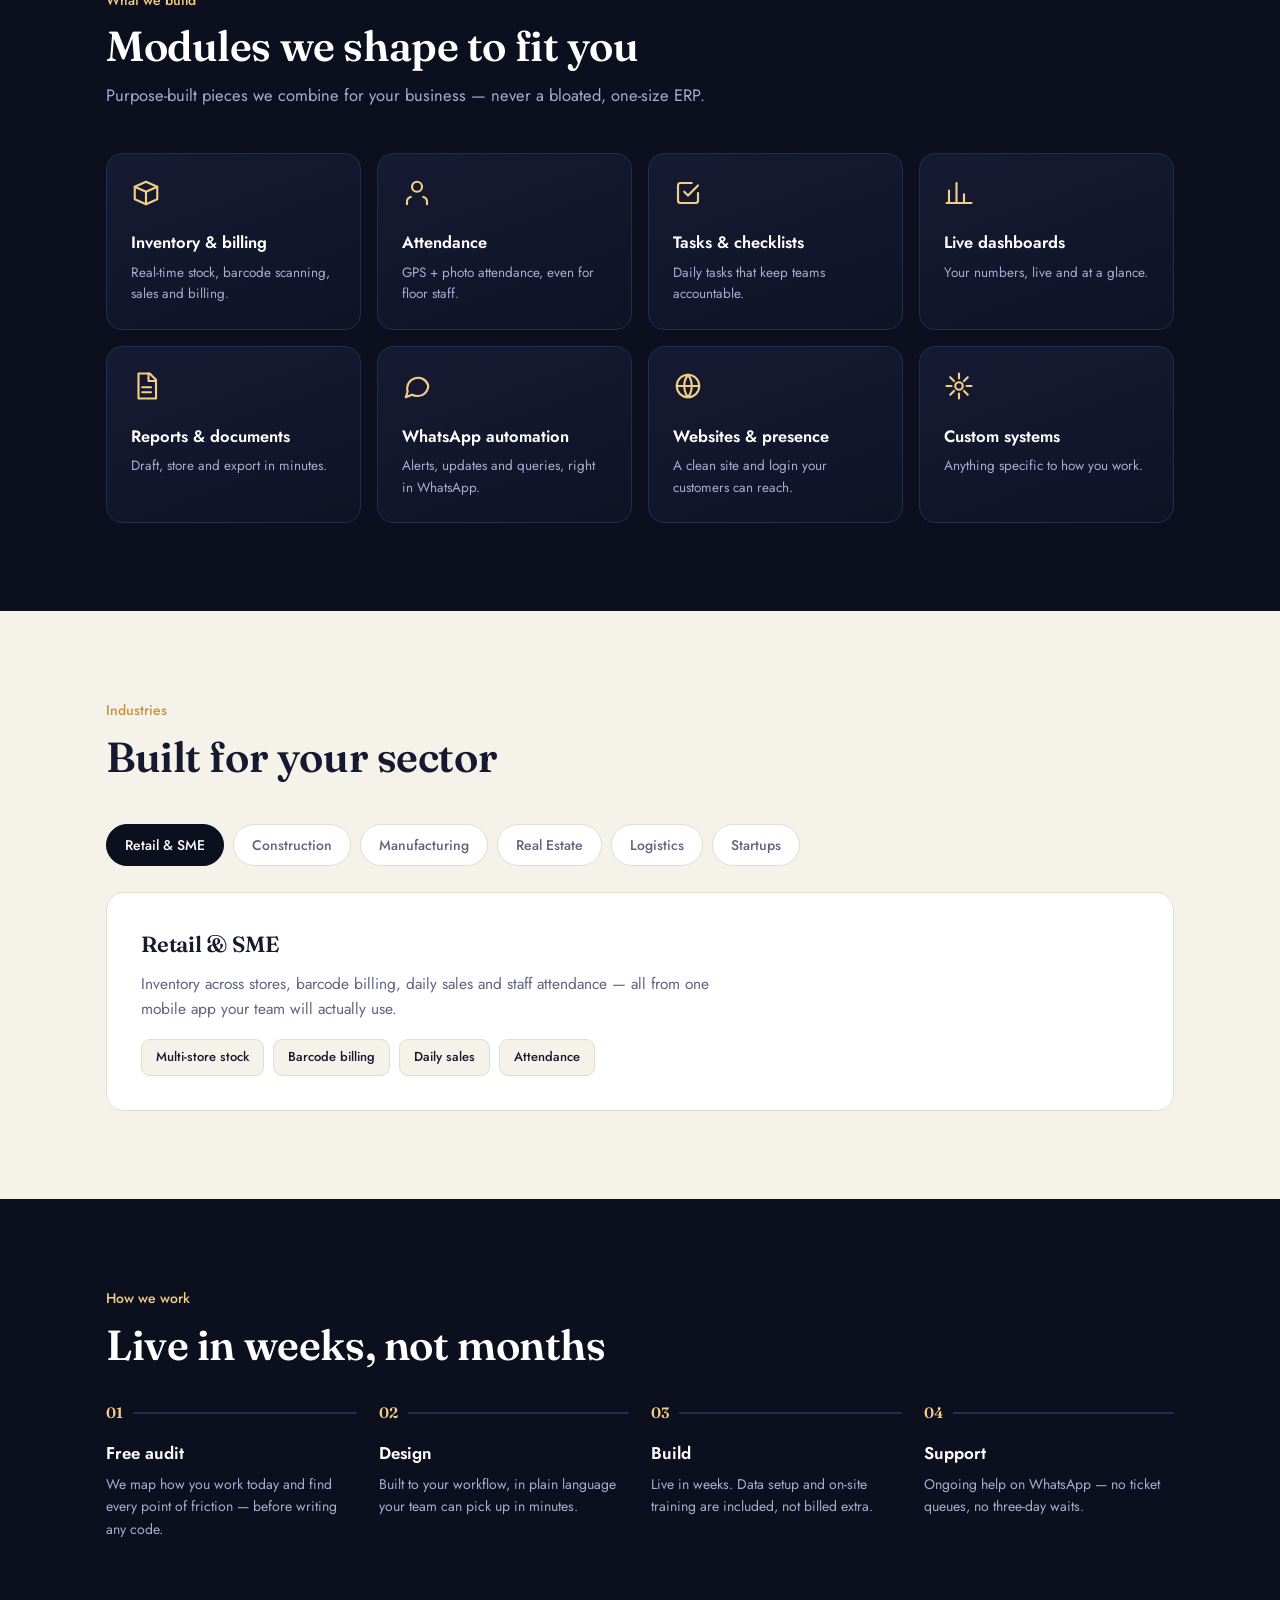
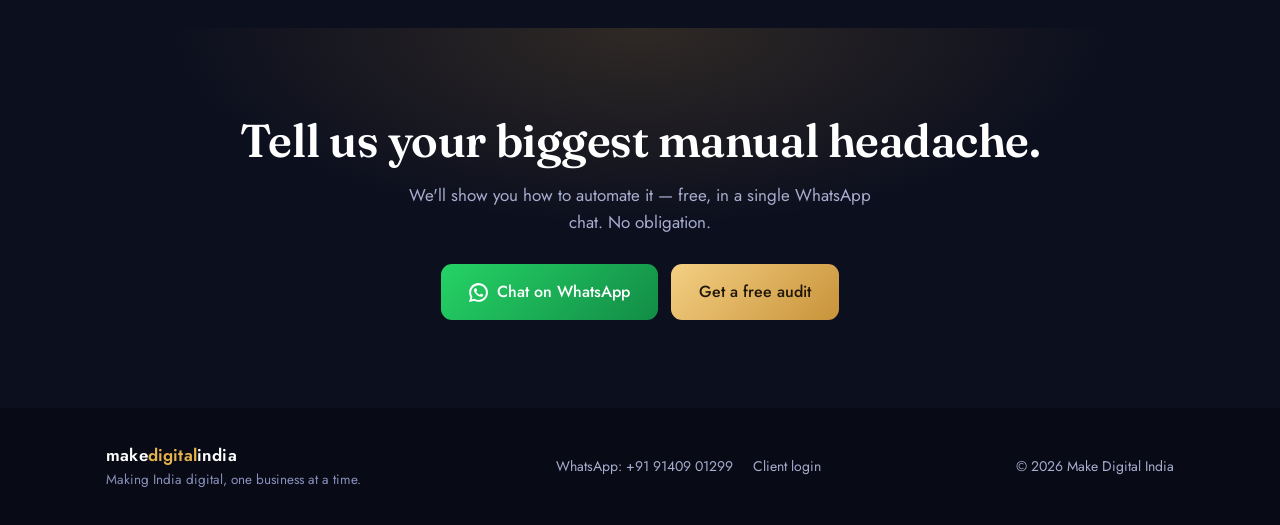
==== commit 463108ab: "Update fmt.Println message from 'Hello' to 'Goodbye'" ====
--- a/index.html
+++ b/index.html
@@ -3,157 +3,195 @@
 <head>
 <meta charset="UTF-8" />
 <meta name="viewport" content="width=device-width, initial-scale=1.0" />
-<title>Make Digital India — software that runs your business</title>
-<meta name="description" content="Make Digital India builds custom online systems — inventory, billing, reports and dashboards — for shops and firms across India. Your own private tool, ready on any device." />
+<title>Make Digital India — software for every Indian business</title>
+<meta name="description" content="Make Digital India builds custom software for every kind of Indian business — established shops, showrooms and firms, and new startups. WhatsApp-first, live in weeks." />
 <link rel="preconnect" href="https://fonts.googleapis.com" />
 <link rel="preconnect" href="https://fonts.gstatic.com" crossorigin />
-<link href="https://fonts.googleapis.com/css2?family=Sora:wght@400;500;600;700;800&family=Inter:wght@400;500;600&display=swap" rel="stylesheet" />
+<link href="https://fonts.googleapis.com/css2?family=Fraunces:opsz,wght@9..144,400;9..144,500;9..144,600;9..144,700&family=Jost:wght@300;400;500;600&display=swap" rel="stylesheet" />
 <style>
   :root{
-    --indigo:#1b1f4b; --indigo-2:#252a63; --indigo-line:#39407e;
-    --marigold:#f5a524; --marigold-deep:#dd8400;
-    --paper:#faf8f3; --ink:#171a3c; --muted:#5b5f82; --line:#e7e3d8;
-    --leaf:#1f8a5b;
+    --ink:#0c0f1e; --ink-2:#12162b; --ink-3:#1a2040; --line:#252c50;
+    --gold:#e6b24d; --gold-2:#f4cf83; --gold-deep:#c8933a;
+    --emerald:#3caf83; --emerald-2:#57c99b;
+    --paper:#f5f2ea; --paper-2:#efe9dc; --card:#ffffff; --cardline:#e4ddcc;
+    --ink-text:#151a30; --muted:#5f6480; --muted-d:#a7adcf;
   }
   *,*::before,*::after{box-sizing:border-box;margin:0;padding:0}
   html{scroll-behavior:smooth}
-  body{font-family:'Inter',system-ui,-apple-system,sans-serif;color:var(--ink);background:var(--paper);line-height:1.6;-webkit-font-smoothing:antialiased}
+  body{font-family:'Jost',system-ui,sans-serif;color:var(--ink-text);background:var(--ink);line-height:1.6;-webkit-font-smoothing:antialiased;font-weight:400}
   a{color:inherit;text-decoration:none}
-  .wrap{width:100%;max-width:1080px;margin:0 auto;padding:0 24px}
-  h1,h2,h3,.brand{font-family:'Sora',sans-serif;letter-spacing:-.02em}
-
-  /* ---------- nav ---------- */
-  header.nav{position:sticky;top:0;z-index:50;background:rgba(27,31,75,.9);
-    backdrop-filter:blur(10px);-webkit-backdrop-filter:blur(10px);border-bottom:1px solid var(--indigo-line)}
-  .nav-in{display:flex;align-items:center;gap:22px;height:66px}
-  .brand{display:inline-flex;align-items:center;gap:11px;color:#fff;font-weight:800;font-size:18px}
-  .brand .mark{width:34px;height:34px;border-radius:9px;display:grid;place-items:center;
-    background:linear-gradient(135deg,var(--marigold),#ffc45e);color:var(--indigo);font-weight:800;font-size:17px}
-  .nav-links{display:flex;gap:26px;margin-left:auto}
-  .nav-links a{color:#c7cbf0;font-size:14px;font-weight:500}
+  .wrap{width:100%;max-width:1120px;margin:0 auto;padding:0 26px}
+  h1,h2,h3,.serif{font-family:'Fraunces',Georgia,serif;letter-spacing:-.01em}
+  .logo{font-family:'Jost',sans-serif;font-weight:600;letter-spacing:.01em}
+  .logo b{font-weight:600;color:var(--gold)}
+
+  /* nav */
+  header.nav{position:sticky;top:0;z-index:50;background:rgba(12,15,30,.82);
+    backdrop-filter:blur(12px);-webkit-backdrop-filter:blur(12px);border-bottom:1px solid var(--line)}
+  .nav-in{display:flex;align-items:center;gap:20px;height:70px}
+  .logo{color:#fff;font-size:20px}
+  .nav-links{display:flex;gap:28px;margin-left:auto}
+  .nav-links a{color:#c2c7e6;font-size:14.5px}
   .nav-links a:hover{color:#fff}
-  .btn{display:inline-flex;align-items:center;justify-content:center;gap:8px;font-family:'Sora',sans-serif;
-    font-weight:600;font-size:14.5px;padding:10px 18px;border-radius:10px;cursor:pointer;border:0;transition:transform .12s ease,filter .2s ease,background .2s}
-  .btn:active{transform:scale(.97)}
-  .btn-login{background:linear-gradient(135deg,var(--marigold),var(--marigold-deep));color:var(--indigo)}
-  .btn-login:hover{filter:brightness(1.05)}
-  .btn-ghost{background:transparent;color:#fff;border:1.5px solid var(--indigo-line)}
-  .btn-ghost:hover{background:var(--indigo-2)}
-  .nav .btn-login{margin-left:2px}
-
-  /* ---------- hero ---------- */
-  .hero{position:relative;overflow:hidden;background:
-      radial-gradient(1100px 520px at 78% -8%, #2c3272 0%, transparent 60%),
-      var(--indigo);color:#eef0ff}
+  .nav-actions{display:flex;align-items:center;gap:12px;margin-left:22px}
+  .btn{display:inline-flex;align-items:center;justify-content:center;gap:9px;font-family:'Jost',sans-serif;
+    font-weight:500;font-size:15px;padding:11px 20px;border-radius:11px;cursor:pointer;border:0;
+    transition:transform .12s ease,filter .2s ease,background .2s;white-space:nowrap}
+  .btn:active{transform:scale(.98)}
+  .btn-login{background:transparent;color:#fff;border:1.5px solid var(--line)}
+  .btn-login:hover{background:var(--ink-3)}
+  .btn-wa{background:linear-gradient(135deg,#25d366,#128c46);color:#fff}
+  .btn-wa:hover{filter:brightness(1.06)}
+  .btn-gold{background:linear-gradient(135deg,var(--gold-2),var(--gold-deep));color:#20160a}
+  .btn-gold:hover{filter:brightness(1.05)}
+  .btn-emerald{background:linear-gradient(135deg,var(--emerald-2),var(--emerald));color:#04231a}
+  .btn-emerald:hover{filter:brightness(1.05)}
+  .btn-lg{padding:15px 28px;font-size:16px}
+  .wa-ic{width:19px;height:19px;fill:currentColor}
+
+  /* hero */
+  .hero{position:relative;overflow:hidden;background:var(--ink);color:#eef0ff}
   .hero::before{content:"";position:absolute;inset:0;
-    background-image:linear-gradient(var(--indigo-line) 1px,transparent 1px),linear-gradient(90deg,var(--indigo-line) 1px,transparent 1px);
-    background-size:52px 52px;opacity:.16;
-    mask-image:radial-gradient(90% 80% at 20% 10%,#000 25%,transparent 78%)}
-  .hero-in{position:relative;display:grid;grid-template-columns:1.15fr .85fr;gap:48px;align-items:center;
-    padding:84px 0 92px}
+    background:radial-gradient(760px 400px at 78% 8%, rgba(230,178,77,.16), transparent 62%),
+               radial-gradient(680px 420px at 6% 96%, rgba(60,175,131,.12), transparent 60%)}
+  .hero::after{content:"";position:absolute;inset:0;
+    background-image:linear-gradient(var(--line) 1px,transparent 1px),linear-gradient(90deg,var(--line) 1px,transparent 1px);
+    background-size:58px 58px;opacity:.1;mask-image:radial-gradient(90% 80% at 25% 15%,#000 20%,transparent 75%)}
+  .hero-in{position:relative;display:grid;grid-template-columns:1.1fr .9fr;gap:52px;align-items:center;padding:92px 0 96px}
   .hero-copy{animation:enter .6s cubic-bezier(.2,.7,.3,1) both}
-  .kicker{color:var(--marigold);font-weight:600;font-size:13.5px;margin-bottom:16px}
-  .hero h1{font-size:clamp(34px,5vw,54px);font-weight:700;line-height:1.05;color:#fff}
-  .hero p.lead{margin-top:20px;font-size:17px;color:#b9beea;max-width:52ch}
-  .hero-cta{margin-top:30px;display:flex;gap:12px;flex-wrap:wrap}
-  .btn-lg{padding:13px 24px;font-size:15.5px}
-  .reassure{margin-top:20px;font-size:13px;color:#8a90c8}
-
-  /* hero product mock */
-  .mock{position:relative;background:#fff;border-radius:16px;padding:16px;
-    box-shadow:0 30px 60px rgba(10,12,40,.45);animation:enter .7s .1s cubic-bezier(.2,.7,.3,1) both;color:var(--ink)}
-  .mock-bar{display:flex;gap:6px;margin-bottom:14px}
-  .mock-bar i{width:10px;height:10px;border-radius:50%;background:var(--line)}
-  .mock-stats{display:grid;grid-template-columns:1fr 1fr;gap:10px;margin-bottom:12px}
-  .mock-stat{background:var(--paper);border:1px solid var(--line);border-radius:11px;padding:11px 12px}
-  .mock-stat .l{font-size:10.5px;color:var(--muted);font-weight:600}
-  .mock-stat .v{font-family:'Sora';font-size:20px;font-weight:800;margin-top:3px}
-  .mock-stat .v.up{color:var(--leaf)} .mock-stat .v.warn{color:var(--marigold-deep)}
-  .mock-row{display:flex;align-items:center;justify-content:space-between;padding:9px 11px;border:1px solid var(--line);border-radius:10px;margin-top:8px;font-size:12.5px}
-  .mock-row b{font-family:'Sora';font-weight:700}
-  .pill{font-size:10px;font-weight:700;padding:3px 9px;border-radius:20px;background:#e7f6ee;color:var(--leaf)}
-  .pill.low{background:#fdf1dd;color:var(--marigold-deep)}
-
-  /* ---------- generic section ---------- */
-  section{padding:74px 0}
-  .head{max-width:60ch;margin-bottom:42px}
-  .head h2{font-size:clamp(26px,3.4vw,36px);font-weight:700;line-height:1.12}
-  .head p{margin-top:12px;color:var(--muted);font-size:16px}
-
-  /* ---------- what we build ---------- */
-  .builds{display:grid;grid-template-columns:1fr 1fr;gap:14px}
-  .build{background:#fff;border:1px solid var(--line);border-radius:14px;padding:22px 22px 24px;
-    border-left:3px solid var(--marigold)}
-  .build .ic{width:38px;height:38px;color:var(--marigold-deep);margin-bottom:14px}
-  .build h3{font-size:17px;font-weight:600;margin-bottom:6px}
-  .build p{color:var(--muted);font-size:14.5px}
-
-  /* ---------- how it works (dark) ---------- */
-  .how{background:var(--indigo);color:#eef0ff}
-  .how .head h2{color:#fff}.how .head p{color:#b9beea}
-  .steps{display:grid;grid-template-columns:repeat(3,1fr);gap:20px;counter-reset:s}
-  .step{position:relative;padding-top:14px;border-top:2px solid var(--indigo-line)}
-  .step::before{counter-increment:s;content:counter(s);font-family:'Sora';font-weight:800;font-size:14px;
-    position:absolute;top:-15px;left:0;width:28px;height:28px;border-radius:8px;display:grid;place-items:center;
-    background:var(--marigold);color:var(--indigo)}
-  .step h3{font-size:17px;font-weight:600;margin:14px 0 6px;color:#fff}
-  .step p{color:#a9afe0;font-size:14.5px}
-
-  /* ---------- who it's for ---------- */
-  .cases{display:flex;flex-direction:column;gap:12px}
-  .case{display:flex;align-items:center;gap:18px;background:#fff;border:1px solid var(--line);border-radius:13px;padding:18px 22px}
-  .case .who{font-family:'Sora';font-weight:700;font-size:16px;min-width:150px}
-  .case .what{color:var(--muted);font-size:14.5px;flex:1}
-  .case .tag{font-size:11.5px;font-weight:700;color:var(--indigo);background:#ecebff;padding:5px 11px;border-radius:20px;white-space:nowrap}
-
-  /* ---------- why band ---------- */
-  .why{background:#fff;border-top:1px solid var(--line);border-bottom:1px solid var(--line)}
-  .why-grid{display:grid;grid-template-columns:repeat(2,1fr);gap:18px 34px}
-  .pt{display:flex;gap:13px;align-items:flex-start}
-  .pt .chk{flex:none;width:24px;height:24px;border-radius:50%;background:#e7f6ee;color:var(--leaf);display:grid;place-items:center}
-  .pt h3{font-size:15.5px;font-weight:600;margin-bottom:2px}
-  .pt p{color:var(--muted);font-size:14px}
-
-  /* ---------- final cta ---------- */
-  .cta{background:
-      radial-gradient(700px 300px at 80% 0%, #2c3272, transparent 60%),var(--indigo);color:#fff;text-align:center}
-  .cta h2{font-size:clamp(26px,3.6vw,38px);font-weight:700}
-  .cta p{color:#b9beea;margin:14px auto 26px;max-width:46ch;font-size:16px}
-  .cta .row{display:flex;gap:12px;justify-content:center;flex-wrap:wrap}
-  .cta .contact{margin-top:22px;font-size:14px;color:#8a90c8}
-  .cta .contact a{color:var(--marigold);font-weight:600}
-
-  /* ---------- footer ---------- */
-  footer{background:#141737;color:#8a90c8;padding:30px 0;font-size:13.5px}
+  .badge{display:inline-flex;align-items:center;gap:9px;font-size:13px;color:var(--gold-2);
+    background:rgba(230,178,77,.1);border:1px solid rgba(230,178,77,.28);padding:6px 14px;border-radius:30px;margin-bottom:22px}
+  .badge .d{width:7px;height:7px;border-radius:50%;background:var(--gold);box-shadow:0 0 0 4px rgba(230,178,77,.2)}
+  .hero h1{font-size:clamp(38px,5.6vw,62px);font-weight:600;line-height:1.02;color:#fff;letter-spacing:-.02em}
+  .hero h1 em{font-style:italic;font-weight:500;color:var(--gold-2)}
+  .hero p.lead{margin-top:22px;font-size:17.5px;color:#b7bce0;max-width:54ch}
+  .hero-cta{margin-top:30px;display:flex;gap:13px;flex-wrap:wrap}
+  .chips{margin-top:26px;display:flex;gap:10px;flex-wrap:wrap}
+  .chip{font-size:12.5px;color:#cfd4f2;border:1px solid var(--line);border-radius:20px;padding:6px 13px}
+
+  /* hero illustrative panel */
+  .glass{position:relative;background:linear-gradient(160deg,rgba(30,36,68,.9),rgba(18,22,43,.9));
+    border:1px solid var(--line);border-radius:20px;padding:20px;box-shadow:0 30px 70px rgba(0,0,0,.4);
+    animation:enter .7s .1s cubic-bezier(.2,.7,.3,1) both}
+  .glass-top{display:flex;align-items:center;justify-content:space-between;margin-bottom:16px}
+  .glass-top .t{font-size:13px;color:#aab0e0;font-weight:500}
+  .glass-top .dots{display:flex;gap:6px}
+  .glass-top .dots i{width:9px;height:9px;border-radius:50%;background:var(--line)}
+  .mods{display:grid;grid-template-columns:1fr 1fr;gap:9px;margin-bottom:14px}
+  .mod{display:flex;align-items:center;gap:9px;background:rgba(255,255,255,.03);border:1px solid var(--line);
+    border-radius:11px;padding:11px 12px;font-size:12.5px;color:#dfe3ff}
+  .mod .ic{width:16px;height:16px;color:var(--gold-2);flex:none}
+  .mod.g .ic{color:var(--emerald-2)}
+  .bars{display:flex;align-items:flex-end;gap:7px;height:64px;padding:4px 2px 0}
+  .bars .b{flex:1;border-radius:5px 5px 0 0;background:linear-gradient(180deg,#3b447f,#252c55);animation:rise 1s ease both}
+  .bars .b.gold{background:linear-gradient(180deg,var(--gold-2),var(--gold-deep))}
+
+  /* section base */
+  section{padding:88px 0}
+  .eyebrow{font-size:14px;color:var(--gold-deep);font-weight:500;margin-bottom:12px}
+  .on-ink .eyebrow{color:var(--gold-2)}
+  .head{max-width:60ch;margin-bottom:44px}
+  .head h2{font-size:clamp(28px,3.6vw,42px);font-weight:600;line-height:1.1;color:var(--ink-text)}
+  .on-ink .head h2{color:#fff}
+  .head p{margin-top:13px;color:var(--muted);font-size:16.5px}
+  .on-ink .head p{color:var(--muted-d)}
+
+  /* two tracks */
+  .tracks{background:var(--paper)}
+  .tracks .head{text-align:center;margin:0 auto 44px}
+  .track-grid{display:grid;grid-template-columns:1fr 1fr;gap:22px}
+  .track{background:var(--card);border:1px solid var(--cardline);border-radius:20px;padding:34px;position:relative;overflow:hidden}
+  .track::before{content:"";position:absolute;top:0;left:0;right:0;height:4px}
+  .track.est::before{background:linear-gradient(90deg,var(--gold),var(--gold-2))}
+  .track.new::before{background:linear-gradient(90deg,var(--emerald),var(--emerald-2))}
+  .track .tag{display:inline-block;font-size:12.5px;font-weight:500;padding:5px 12px;border-radius:20px;margin-bottom:16px}
+  .track.est .tag{background:#fbf1dd;color:var(--gold-deep)}
+  .track.new .tag{background:#e4f6ee;color:#268561}
+  .track h3{font-size:23px;font-weight:600;margin-bottom:10px}
+  .track > p{color:var(--muted);font-size:15.5px;margin-bottom:18px}
+  .track ul{list-style:none;display:grid;gap:10px;margin-bottom:24px}
+  .track li{display:flex;gap:10px;align-items:center;font-size:14.5px;color:var(--ink-text)}
+  .track li .c{flex:none;width:20px;height:20px;border-radius:50%;display:grid;place-items:center;color:#fff}
+  .track.est li .c{background:var(--gold-deep)}.track.new li .c{background:var(--emerald)}
+
+  /* solutions */
+  .sol{background:var(--ink);color:#eef0ff}
+  .sol-grid{display:grid;grid-template-columns:repeat(4,1fr);gap:16px}
+  .sol-card{background:linear-gradient(160deg,rgba(30,36,68,.55),rgba(18,22,43,.55));
+    border:1px solid var(--line);border-radius:16px;padding:24px;transition:transform .16s ease,border-color .16s ease}
+  .sol-card:hover{transform:translateY(-4px);border-color:rgba(230,178,77,.4)}
+  .sol-card .ic{width:30px;height:30px;color:var(--gold-2);margin-bottom:14px}
+  .sol-card h3{font-size:16.5px;font-weight:600;color:#fff;margin-bottom:6px;font-family:'Jost',sans-serif;letter-spacing:0}
+  .sol-card p{color:var(--muted-d);font-size:13.5px}
+
+  /* industries */
+  .ind{background:var(--paper)}
+  .ind-tabs{display:flex;flex-wrap:wrap;gap:9px;margin-bottom:26px}
+  .ind-tab{font-family:'Jost',sans-serif;font-size:14px;font-weight:500;padding:10px 18px;border-radius:30px;
+    border:1.5px solid var(--cardline);background:var(--card);color:var(--muted);cursor:pointer;transition:all .15s}
+  .ind-tab:hover{border-color:var(--gold-deep);color:var(--gold-deep)}
+  .ind-tab.active{background:var(--ink);color:#fff;border-color:var(--ink)}
+  .ind-panel{display:none;background:var(--card);border:1px solid var(--cardline);border-radius:18px;padding:34px}
+  .ind-panel.active{display:block;animation:fade .3s ease both}
+  .ind-panel h3{font-size:22px;font-weight:600;margin-bottom:10px}
+  .ind-panel p{color:var(--muted);font-size:15.5px;max-width:66ch;margin-bottom:18px}
+  .ind-tags{display:flex;flex-wrap:wrap;gap:9px}
+  .ind-tags span{font-size:13px;font-weight:500;color:var(--ink-text);background:var(--paper);border:1px solid var(--cardline);padding:7px 14px;border-radius:9px}
+
+  /* how */
+  .how{background:var(--ink);color:#eef0ff}
+  .steps{display:grid;grid-template-columns:repeat(4,1fr);gap:22px;counter-reset:s}
+  .step{position:relative;padding-top:18px;border-top:2px solid var(--line)}
+  .step::before{counter-increment:s;content:"0" counter(s);font-family:'Fraunces',serif;font-weight:600;font-size:15px;
+    position:absolute;top:-13px;left:0;background:var(--ink);padding-right:10px;color:var(--gold-2)}
+  .step h3{font-size:17px;font-weight:600;color:#fff;margin:8px 0 6px;font-family:'Jost',sans-serif;letter-spacing:0}
+  .step p{color:var(--muted-d);font-size:14px}
+
+  /* cta */
+  .cta{background:radial-gradient(760px 320px at 50% 0%, rgba(230,178,77,.16), transparent 62%),var(--ink);color:#fff;text-align:center}
+  .cta h2{font-size:clamp(30px,4.2vw,46px);font-weight:600;line-height:1.08}
+  .cta p{color:var(--muted-d);margin:16px auto 28px;max-width:50ch;font-size:17px}
+  .cta .row{display:flex;gap:13px;justify-content:center;flex-wrap:wrap}
+
+  footer{background:#080a15;color:var(--muted-d);padding:34px 0;font-size:14px}
   .foot-in{display:flex;align-items:center;justify-content:space-between;gap:16px;flex-wrap:wrap}
-  .foot-in .brand{font-size:15px}
-  .foot-in .brand .mark{width:28px;height:28px;font-size:14px}
-
-  :focus-visible{outline:3px solid var(--marigold);outline-offset:2px;border-radius:6px}
-
-  @media (max-width:860px){
+  .foot-in .logo{font-size:17px}
+  .foot-tag{color:#8a90bc;font-size:13.5px}
+  .foot-links{display:flex;gap:20px;flex-wrap:wrap}
+  .foot-links a:hover{color:#fff}
+
+  :focus-visible{outline:3px solid var(--gold);outline-offset:3px;border-radius:6px}
+
+  @media (max-width:900px){
     .nav-links{display:none}
-    .hero-in{grid-template-columns:1fr;gap:36px;padding:56px 0 64px}
-    .mock{max-width:420px}
-    .builds,.steps,.why-grid{grid-template-columns:1fr}
-    .case{flex-wrap:wrap;gap:10px}.case .who{min-width:0}
+    .hero-in{grid-template-columns:1fr;gap:40px;padding:60px 0 68px}
+    .glass{max-width:440px}
+    .sol-grid{grid-template-columns:1fr 1fr}
+    .steps{grid-template-columns:1fr 1fr;gap:26px 22px}
+    .track-grid{grid-template-columns:1fr}
   }
+  @media (max-width:560px){ .sol-grid{grid-template-columns:1fr} .steps{grid-template-columns:1fr} .nav-actions .btn-login{display:none} }
   @media (prefers-reduced-motion:reduce){*{animation:none!important;transition:none!important}html{scroll-behavior:auto}}
-  @keyframes enter{from{opacity:0;transform:translateY(14px)}to{opacity:1;transform:none}}
+  @keyframes enter{from{opacity:0;transform:translateY(16px)}to{opacity:1;transform:none}}
+  @keyframes fade{from{opacity:0}to{opacity:1}}
+  @keyframes rise{from{transform:scaleY(0);transform-origin:bottom}to{transform:scaleY(1);transform-origin:bottom}}
 </style>
 </head>
 <body>
 
 <header class="nav">
   <div class="wrap nav-in">
-    <a class="brand" href="/"><span class="mark">D</span> Make Digital India</a>
+    <a class="logo" href="/">make<b>digital</b>india</a>
     <nav class="nav-links">
-      <a href="#build">What we build</a>
-      <a href="#how">How it works</a>
-      <a href="#who">Who it's for</a>
-      <a href="#contact">Contact</a>
+      <a href="#tracks">Who we help</a>
+      <a href="#solutions">Solutions</a>
+      <a href="#industries">Industries</a>
+      <a href="#how">How we work</a>
     </nav>
-    <a class="btn btn-login" href="/login.html">Client login</a>
+    <div class="nav-actions">
+      <a class="btn btn-login" href="/login.html">Client login</a>
+      <a class="btn btn-wa wa" href="#"><svg class="wa-ic" viewBox="0 0 24 24"><path d="M17.5 14.4c-.3-.15-1.7-.85-2-.95-.26-.1-.45-.15-.64.15-.19.28-.73.94-.9 1.13-.16.19-.33.21-.61.07-.3-.15-1.25-.46-2.38-1.47-.88-.78-1.47-1.75-1.64-2.04-.17-.29-.02-.44.13-.59.13-.13.29-.34.44-.51.15-.17.19-.29.29-.48.1-.19.05-.36-.02-.51-.08-.15-.64-1.55-.88-2.12-.23-.55-.47-.48-.64-.49h-.55c-.19 0-.5.07-.76.36-.26.29-1 .98-1 2.38s1.02 2.76 1.17 2.95c.14.19 2.01 3.08 4.88 4.32.68.29 1.21.47 1.63.6.68.22 1.31.19 1.8.11.55-.08 1.7-.69 1.94-1.36.24-.67.24-1.24.17-1.36-.07-.12-.26-.19-.55-.34zM12.05 21.5h-.02a9.4 9.4 0 0 1-4.79-1.31l-.34-.2-3.56.93.95-3.47-.22-.36a9.38 9.38 0 0 1 14.56-11.6 9.32 9.32 0 0 1 2.75 6.64c0 5.18-4.22 9.38-9.49 9.38zM20.52 3.49A11.77 11.77 0 0 0 12.05.01C5.5.01.18 5.33.18 11.87c0 2.09.55 4.13 1.59 5.93L.08 24l6.34-1.66a11.82 11.82 0 0 0 5.63 1.43h.01c6.54 0 11.86-5.32 11.86-11.86 0-3.17-1.23-6.15-3.47-8.42z"/></svg>WhatsApp</a>
+    </div>
   </div>
 </header>
 
@@ -161,125 +199,198 @@
 <section class="hero" style="padding:0">
   <div class="wrap hero-in">
     <div class="hero-copy">
-      <div class="kicker">For shops, showrooms and firms across India</div>
-      <h1>Software that runs your business — built around how you actually work.</h1>
-      <p class="lead">We build your own private online system for inventory, billing, reports and daily numbers. No spreadsheets, no paperwork — just a tool your team opens on any phone or computer.</p>
+      <div class="badge"><span class="d"></span>A mission to digitize India</div>
+      <h1>Making India digital — <em>one business at a time.</em></h1>
+      <p class="lead">We build custom software for every kind of Indian business — from the shop that's run on registers for thirty years to the startup launching next month. WhatsApp-first, built around how you actually work, live in weeks.</p>
       <div class="hero-cta">
+        <a class="btn btn-wa btn-lg wa" href="#"><svg class="wa-ic" viewBox="0 0 24 24"><path d="M17.5 14.4c-.3-.15-1.7-.85-2-.95-.26-.1-.45-.15-.64.15-.19.28-.73.94-.9 1.13-.16.19-.33.21-.61.07-.3-.15-1.25-.46-2.38-1.47-.88-.78-1.47-1.75-1.64-2.04-.17-.29-.02-.44.13-.59.13-.13.29-.34.44-.51.15-.17.19-.29.29-.48.1-.19.05-.36-.02-.51-.08-.15-.64-1.55-.88-2.12-.23-.55-.47-.48-.64-.49h-.55c-.19 0-.5.07-.76.36-.26.29-1 .98-1 2.38s1.02 2.76 1.17 2.95c.14.19 2.01 3.08 4.88 4.32.68.29 1.21.47 1.63.6.68.22 1.31.19 1.8.11.55-.08 1.7-.69 1.94-1.36.24-.67.24-1.24.17-1.36-.07-.12-.26-.19-.55-.34zM12.05 21.5h-.02a9.4 9.4 0 0 1-4.79-1.31l-.34-.2-3.56.93.95-3.47-.22-.36a9.38 9.38 0 0 1 14.56-11.6 9.32 9.32 0 0 1 2.75 6.64c0 5.18-4.22 9.38-9.49 9.38zM20.52 3.49A11.77 11.77 0 0 0 12.05.01C5.5.01.18 5.33.18 11.87c0 2.09.55 4.13 1.59 5.93L.08 24l6.34-1.66a11.82 11.82 0 0 0 5.63 1.43h.01c6.54 0 11.86-5.32 11.86-11.86 0-3.17-1.23-6.15-3.47-8.42z"/></svg>Chat on WhatsApp</a>
         <a class="btn btn-login btn-lg" href="/login.html">Client login</a>
-        <a class="btn btn-ghost btn-lg" href="#build">See what we build</a>
-      </div>
-      <div class="reassure">Already a client? Use the login to open your workspace.</div>
-    </div>
-
-    <!-- product glimpse, grounded in the real apps -->
-    <div class="mock" aria-hidden="true">
-      <div class="mock-bar"><i></i><i></i><i></i></div>
-      <div class="mock-stats">
-        <div class="mock-stat"><div class="l">Today's sales</div><div class="v up">₹42,600</div></div>
-        <div class="mock-stat"><div class="l">Pairs in stock</div><div class="v">1,284</div></div>
-        <div class="mock-stat"><div class="l">Reorder needed</div><div class="v warn">7</div></div>
-        <div class="mock-stat"><div class="l">Models</div><div class="v">96</div></div>
-      </div>
-      <div class="mock-row"><span>Nike Revolution · Black · 9</span><b>24</b><span class="pill">In stock</span></div>
-      <div class="mock-row"><span>Bata Comfit · Brown · 8</span><b>3</b><span class="pill low">Low</span></div>
-    </div>
-  </div>
-</section>
-
-<!-- what we build -->
-<section id="build">
+      </div>
+      <div class="chips">
+        <span class="chip">Custom-built</span>
+        <span class="chip">WhatsApp-first</span>
+        <span class="chip">Hindi-ready</span>
+        <span class="chip">Live in weeks</span>
+      </div>
+    </div>
+
+    <div class="glass" aria-hidden="true">
+      <div class="glass-top"><span class="t">Your business, live</span><span class="dots"><i></i><i></i><i></i></span></div>
+      <div class="mods">
+        <div class="mod"><svg class="ic" viewBox="0 0 24 24" fill="none" stroke="currentColor" stroke-width="1.8"><path d="M3 7l9-4 9 4-9 4-9-4z"/><path d="M3 7v10l9 4 9-4V7"/></svg>Inventory</div>
+        <div class="mod g"><svg class="ic" viewBox="0 0 24 24" fill="none" stroke="currentColor" stroke-width="1.8"><path d="M20 21v-2a4 4 0 0 0-3-3.87"/><path d="M4 21v-2a4 4 0 0 1 3-3.87"/><circle cx="12" cy="7" r="4"/></svg>Attendance</div>
+        <div class="mod"><svg class="ic" viewBox="0 0 24 24" fill="none" stroke="currentColor" stroke-width="1.8"><path d="M4 20V10M10 20V4M16 20v-7M22 20H2"/></svg>Dashboards</div>
+        <div class="mod g"><svg class="ic" viewBox="0 0 24 24" fill="none" stroke="currentColor" stroke-width="1.8"><path d="M6 2h9l5 5v15H6z"/><path d="M14 2v6h6"/></svg>Reports</div>
+      </div>
+      <div class="bars">
+        <div class="b" style="height:44%"></div><div class="b" style="height:62%"></div>
+        <div class="b gold" style="height:80%"></div><div class="b" style="height:54%"></div>
+        <div class="b gold" style="height:92%"></div><div class="b" style="height:66%"></div>
+        <div class="b" style="height:48%"></div>
+      </div>
+    </div>
+  </div>
+</section>
+
+<!-- two tracks -->
+<section class="tracks" id="tracks">
   <div class="wrap">
     <div class="head">
-      <h2>Tools made for your work, not a one-size template.</h2>
-      <p>Each client gets a system shaped around their business. Here's the kind of thing we build.</p>
-    </div>
-    <div class="builds">
-      <div class="build">
-        <svg class="ic" viewBox="0 0 24 24" fill="none" stroke="currentColor" stroke-width="1.7" stroke-linecap="round" stroke-linejoin="round"><path d="M3 7l9-4 9 4-9 4-9-4z"/><path d="M3 7v10l9 4 9-4V7"/><path d="M12 11v10"/></svg>
-        <h3>Inventory &amp; billing</h3>
-        <p>Track stock, sizes, sales and reorders in real time — and scan barcodes straight from a phone.</p>
-      </div>
-      <div class="build">
-        <svg class="ic" viewBox="0 0 24 24" fill="none" stroke="currentColor" stroke-width="1.7" stroke-linecap="round" stroke-linejoin="round"><path d="M6 2h9l5 5v15H6z"/><path d="M14 2v6h6"/><path d="M9 13h7M9 17h7"/></svg>
-        <h3>Reports &amp; documents</h3>
-        <p>Draft, store and export professional reports and letters in minutes, from ready-made templates.</p>
-      </div>
-      <div class="build">
-        <svg class="ic" viewBox="0 0 24 24" fill="none" stroke="currentColor" stroke-width="1.7" stroke-linecap="round" stroke-linejoin="round"><path d="M4 20V10M10 20V4M16 20v-7M22 20H2"/></svg>
-        <h3>Live dashboards</h3>
-        <p>See your sales, stock and daily numbers at a glance — updated the moment something changes.</p>
-      </div>
-      <div class="build">
-        <svg class="ic" viewBox="0 0 24 24" fill="none" stroke="currentColor" stroke-width="1.7" stroke-linecap="round" stroke-linejoin="round"><circle cx="12" cy="12" r="9"/><path d="M3 12h18M12 3a15 15 0 0 1 0 18M12 3a15 15 0 0 0 0 18"/></svg>
-        <h3>Your online presence</h3>
-        <p>A clean website and a private login your staff and customers can reach from anywhere.</p>
-      </div>
-    </div>
-  </div>
-</section>
-
-<!-- how it works -->
-<section class="how" id="how">
+      <h2>Wherever you are, we bring you online</h2>
+      <p>Two ways in — pick the one that sounds like you.</p>
+    </div>
+    <div class="track-grid">
+      <div class="track est">
+        <span class="tag">Already running a business?</span>
+        <h3>Digitize how you already work</h3>
+        <p>Move off registers and Excel. Get a system built around your counter, godown or site — not a template dumped on your team.</p>
+        <ul>
+          <li><span class="c"><svg width="12" height="12" viewBox="0 0 24 24" fill="none" stroke="currentColor" stroke-width="3" stroke-linecap="round" stroke-linejoin="round"><path d="M5 13l4 4L19 7"/></svg></span>Live inventory, billing &amp; sales</li>
+          <li><span class="c"><svg width="12" height="12" viewBox="0 0 24 24" fill="none" stroke="currentColor" stroke-width="3" stroke-linecap="round" stroke-linejoin="round"><path d="M5 13l4 4L19 7"/></svg></span>Staff attendance &amp; tasks</li>
+          <li><span class="c"><svg width="12" height="12" viewBox="0 0 24 24" fill="none" stroke="currentColor" stroke-width="3" stroke-linecap="round" stroke-linejoin="round"><path d="M5 13l4 4L19 7"/></svg></span>Reports &amp; live dashboards</li>
+        </ul>
+        <a class="btn btn-gold wa" href="#">Digitize my business</a>
+      </div>
+      <div class="track new">
+        <span class="tag">Starting something new?</span>
+        <h3>Launch fast, look professional</h3>
+        <p>Get your first website, app or system built — affordable, and ready to grow as you do. Look established from day one.</p>
+        <ul>
+          <li><span class="c"><svg width="12" height="12" viewBox="0 0 24 24" fill="none" stroke="currentColor" stroke-width="3" stroke-linecap="round" stroke-linejoin="round"><path d="M5 13l4 4L19 7"/></svg></span>Website &amp; online presence</li>
+          <li><span class="c"><svg width="12" height="12" viewBox="0 0 24 24" fill="none" stroke="currentColor" stroke-width="3" stroke-linecap="round" stroke-linejoin="round"><path d="M5 13l4 4L19 7"/></svg></span>Your first product, built fast</li>
+          <li><span class="c"><svg width="12" height="12" viewBox="0 0 24 24" fill="none" stroke="currentColor" stroke-width="3" stroke-linecap="round" stroke-linejoin="round"><path d="M5 13l4 4L19 7"/></svg></span>Automations from day one</li>
+        </ul>
+        <a class="btn btn-emerald wa" href="#">Build my idea</a>
+      </div>
+    </div>
+  </div>
+</section>
+
+<!-- solutions -->
+<section class="sol on-ink" id="solutions">
   <div class="wrap">
     <div class="head">
-      <h2>From how you work today to a working system.</h2>
-      <p>Three steps, and we handle the technical side of all of them.</p>
+      <div class="eyebrow">What we build</div>
+      <h2>Modules we shape to fit you</h2>
+      <p>Purpose-built pieces we combine for your business — never a bloated, one-size ERP.</p>
+    </div>
+    <div class="sol-grid">
+      <div class="sol-card"><svg class="ic" viewBox="0 0 24 24" fill="none" stroke="currentColor" stroke-width="1.7" stroke-linecap="round" stroke-linejoin="round"><path d="M3 7l9-4 9 4-9 4-9-4z"/><path d="M3 7v10l9 4 9-4V7"/><path d="M12 11v10"/></svg><h3>Inventory & billing</h3><p>Real-time stock, barcode scanning, sales and billing.</p></div>
+      <div class="sol-card"><svg class="ic" viewBox="0 0 24 24" fill="none" stroke="currentColor" stroke-width="1.7" stroke-linecap="round" stroke-linejoin="round"><path d="M20 21v-2a4 4 0 0 0-3-3.87"/><path d="M4 21v-2a4 4 0 0 1 3-3.87"/><circle cx="12" cy="7" r="4"/></svg><h3>Attendance</h3><p>GPS + photo attendance, even for floor staff.</p></div>
+      <div class="sol-card"><svg class="ic" viewBox="0 0 24 24" fill="none" stroke="currentColor" stroke-width="1.7" stroke-linecap="round" stroke-linejoin="round"><path d="M9 11l3 3 8-8"/><path d="M20 12v6a2 2 0 0 1-2 2H6a2 2 0 0 1-2-2V6a2 2 0 0 1 2-2h9"/></svg><h3>Tasks & checklists</h3><p>Daily tasks that keep teams accountable.</p></div>
+      <div class="sol-card"><svg class="ic" viewBox="0 0 24 24" fill="none" stroke="currentColor" stroke-width="1.7" stroke-linecap="round" stroke-linejoin="round"><path d="M4 20V10M10 20V4M16 20v-7M22 20H2"/></svg><h3>Live dashboards</h3><p>Your numbers, live and at a glance.</p></div>
+      <div class="sol-card"><svg class="ic" viewBox="0 0 24 24" fill="none" stroke="currentColor" stroke-width="1.7" stroke-linecap="round" stroke-linejoin="round"><path d="M6 2h9l5 5v15H6z"/><path d="M14 2v6h6"/><path d="M9 13h7M9 17h7"/></svg><h3>Reports & documents</h3><p>Draft, store and export in minutes.</p></div>
+      <div class="sol-card"><svg class="ic" viewBox="0 0 24 24" fill="none" stroke="currentColor" stroke-width="1.7" stroke-linecap="round" stroke-linejoin="round"><path d="M21 11.5a8.38 8.38 0 0 1-9 8.5 8.5 8.5 0 0 1-4-1L3 21l1.5-4.5a8.5 8.5 0 1 1 16.5-5z"/></svg><h3>WhatsApp automation</h3><p>Alerts, updates and queries, right in WhatsApp.</p></div>
+      <div class="sol-card"><svg class="ic" viewBox="0 0 24 24" fill="none" stroke="currentColor" stroke-width="1.7" stroke-linecap="round" stroke-linejoin="round"><circle cx="12" cy="12" r="9"/><path d="M3 12h18M12 3a15 15 0 0 1 0 18M12 3a15 15 0 0 0 0 18"/></svg><h3>Websites & presence</h3><p>A clean site and login your customers can reach.</p></div>
+      <div class="sol-card"><svg class="ic" viewBox="0 0 24 24" fill="none" stroke="currentColor" stroke-width="1.7" stroke-linecap="round" stroke-linejoin="round"><path d="M12 2v4M12 18v4M2 12h4M18 12h4M5 5l3 3M16 16l3 3M19 5l-3 3M8 16l-3 3"/><circle cx="12" cy="12" r="3"/></svg><h3>Custom systems</h3><p>Anything specific to how you work.</p></div>
+    </div>
+  </div>
+</section>
+
+<!-- industries -->
+<section class="ind" id="industries">
+  <div class="wrap">
+    <div class="head">
+      <div class="eyebrow">Industries</div>
+      <h2>Built for your sector</h2>
+    </div>
+    <div class="ind-tabs">
+      <button class="ind-tab active" onclick="showInd('retail',this)">Retail & SME</button>
+      <button class="ind-tab" onclick="showInd('construction',this)">Construction</button>
+      <button class="ind-tab" onclick="showInd('manufacturing',this)">Manufacturing</button>
+      <button class="ind-tab" onclick="showInd('realestate',this)">Real Estate</button>
+      <button class="ind-tab" onclick="showInd('logistics',this)">Logistics</button>
+      <button class="ind-tab" onclick="showInd('startups',this)">Startups</button>
+    </div>
+    <div id="panel-retail" class="ind-panel active">
+      <h3>Retail & SME</h3>
+      <p>Inventory across stores, barcode billing, daily sales and staff attendance — all from one mobile app your team will actually use.</p>
+      <div class="ind-tags"><span>Multi-store stock</span><span>Barcode billing</span><span>Daily sales</span><span>Attendance</span></div>
+    </div>
+    <div id="panel-construction" class="ind-panel">
+      <h3>Construction</h3>
+      <p>Site material tracking, GPS attendance, task checklists and progress tracking — built for teams on-site, not at a desk.</p>
+      <div class="ind-tags"><span>Material tracking</span><span>GPS attendance</span><span>Checklists</span><span>Progress tracking</span></div>
+    </div>
+    <div id="panel-manufacturing" class="ind-panel">
+      <h3>Manufacturing</h3>
+      <p>Production checklists, shift tracking, downtime logs and WhatsApp sign-offs — built for plant teams who move fast.</p>
+      <div class="ind-tags"><span>Production checklists</span><span>Shift tracking</span><span>Downtime logs</span><span>WhatsApp QC</span></div>
+    </div>
+    <div id="panel-realestate" class="ind-panel">
+      <h3>Real Estate</h3>
+      <p>Customer payment pipelines, snag lists, handover tracking and unit-wise dashboards — end to end, without an ERP license.</p>
+      <div class="ind-tags"><span>Payments</span><span>Snag lists</span><span>Handover</span><span>Unit dashboard</span></div>
+    </div>
+    <div id="panel-logistics" class="ind-panel">
+      <h3>Logistics</h3>
+      <p>Fleet and delivery tracking, driver attendance and auto-invoicing — go paperless without disrupting how you work today.</p>
+      <div class="ind-tags"><span>Fleet</span><span>Deliveries</span><span>Driver attendance</span><span>Auto-invoice</span></div>
+    </div>
+    <div id="panel-startups" class="ind-panel">
+      <h3>Startups</h3>
+      <p>Your first website, app or system — launched fast and affordable, ready to scale the moment you grow. Look established from day one.</p>
+      <div class="ind-tags"><span>Website</span><span>First product</span><span>Automations</span><span>Grows with you</span></div>
+    </div>
+  </div>
+</section>
+
+<!-- how -->
+<section class="how on-ink" id="how">
+  <div class="wrap">
+    <div class="head">
+      <div class="eyebrow">How we work</div>
+      <h2>Live in weeks, not months</h2>
     </div>
     <div class="steps">
-      <div class="step"><h3>Tell us your work</h3><p>We sit down and learn how your business runs right now — what you track and where the time goes.</p></div>
-      <div class="step"><h3>We build your system</h3><p>You get a private tool made to fit exactly how you work, tested and ready on every device.</p></div>
-      <div class="step"><h3>Log in and run it</h3><p>Open it from any phone or computer. We keep it running and keep improving it over time.</p></div>
-    </div>
-  </div>
-</section>
-
-<!-- who it's for -->
-<section id="who">
-  <div class="wrap">
-    <div class="head">
-      <h2>Built for businesses still living on paper and spreadsheets.</h2>
-      <p>A few of the systems we run today.</p>
-    </div>
-    <div class="cases">
-      <div class="case"><div class="who">Shoe showroom</div><div class="what">Live inventory by size and colour, phone barcode scanning, daily sales and reorder alerts.</div><span class="tag">Inventory system</span></div>
-      <div class="case"><div class="who">Law firm</div><div class="what">Draft, store and export reports and legal letters from reusable templates.</div><span class="tag">Drafting system</span></div>
-      <div class="case"><div class="who">Any shop or office</div><div class="what">If you're managing your business in notebooks or Excel, there's a cleaner way to run it.</div><span class="tag">Let's talk</span></div>
-    </div>
-  </div>
-</section>
-
-<!-- why -->
-<section class="why">
-  <div class="wrap">
-    <div class="head"><h2>Why businesses stay with us.</h2></div>
-    <div class="why-grid">
-      <div class="pt"><span class="chk"><svg width="14" height="14" viewBox="0 0 24 24" fill="none" stroke="currentColor" stroke-width="3" stroke-linecap="round" stroke-linejoin="round"><path d="M5 13l4 4L19 7"/></svg></span><div><h3>Made for how you work</h3><p>Your system fits your business — not the other way around.</p></div></div>
-      <div class="pt"><span class="chk"><svg width="14" height="14" viewBox="0 0 24 24" fill="none" stroke="currentColor" stroke-width="3" stroke-linecap="round" stroke-linejoin="round"><path d="M5 13l4 4L19 7"/></svg></span><div><h3>Your data stays private</h3><p>Every client's information is locked to their own login.</p></div></div>
-      <div class="pt"><span class="chk"><svg width="14" height="14" viewBox="0 0 24 24" fill="none" stroke="currentColor" stroke-width="3" stroke-linecap="round" stroke-linejoin="round"><path d="M5 13l4 4L19 7"/></svg></span><div><h3>Works on any device</h3><p>Phone, tablet or computer — open it anywhere, anytime.</p></div></div>
-      <div class="pt"><span class="chk"><svg width="14" height="14" viewBox="0 0 24 24" fill="none" stroke="currentColor" stroke-width="3" stroke-linecap="round" stroke-linejoin="round"><path d="M5 13l4 4L19 7"/></svg></span><div><h3>We keep improving it</h3><p>New features and fixes as your business grows.</p></div></div>
-    </div>
-  </div>
-</section>
-
-<!-- final cta -->
+      <div class="step"><h3>Free audit</h3><p>We map how you work today and find every point of friction — before writing any code.</p></div>
+      <div class="step"><h3>Design</h3><p>Built to your workflow, in plain language your team can pick up in minutes.</p></div>
+      <div class="step"><h3>Build</h3><p>Live in weeks. Data setup and on-site training are included, not billed extra.</p></div>
+      <div class="step"><h3>Support</h3><p>Ongoing help on WhatsApp — no ticket queues, no three-day waits.</p></div>
+    </div>
+  </div>
+</section>
+
+<!-- cta -->
 <section class="cta" id="contact">
   <div class="wrap">
-    <h2>Ready to bring your business online?</h2>
-    <p>Tell us how you work today, and we'll show you what your own system could look like.</p>
+    <h2>Tell us your biggest manual headache.</h2>
+    <p>We'll show you how to automate it — free, in a single WhatsApp chat. No obligation.</p>
     <div class="row">
-      <a class="btn btn-login btn-lg" href="/login.html">Client login</a>
-      <a class="btn btn-ghost btn-lg" href="mailto:hello@makedigitalindia.com">Get in touch</a>
-    </div>
-    <div class="contact">Questions? Write to <a href="mailto:hello@makedigitalindia.com">hello@makedigitalindia.com</a></div>
+      <a class="btn btn-wa btn-lg wa" href="#"><svg class="wa-ic" viewBox="0 0 24 24"><path d="M17.5 14.4c-.3-.15-1.7-.85-2-.95-.26-.1-.45-.15-.64.15-.19.28-.73.94-.9 1.13-.16.19-.33.21-.61.07-.3-.15-1.25-.46-2.38-1.47-.88-.78-1.47-1.75-1.64-2.04-.17-.29-.02-.44.13-.59.13-.13.29-.34.44-.51.15-.17.19-.29.29-.48.1-.19.05-.36-.02-.51-.08-.15-.64-1.55-.88-2.12-.23-.55-.47-.48-.64-.49h-.55c-.19 0-.5.07-.76.36-.26.29-1 .98-1 2.38s1.02 2.76 1.17 2.95c.14.19 2.01 3.08 4.88 4.32.68.29 1.21.47 1.63.6.68.22 1.31.19 1.8.11.55-.08 1.7-.69 1.94-1.36.24-.67.24-1.24.17-1.36-.07-.12-.26-.19-.55-.34zM12.05 21.5h-.02a9.4 9.4 0 0 1-4.79-1.31l-.34-.2-3.56.93.95-3.47-.22-.36a9.38 9.38 0 0 1 14.56-11.6 9.32 9.32 0 0 1 2.75 6.64c0 5.18-4.22 9.38-9.49 9.38zM20.52 3.49A11.77 11.77 0 0 0 12.05.01C5.5.01.18 5.33.18 11.87c0 2.09.55 4.13 1.59 5.93L.08 24l6.34-1.66a11.82 11.82 0 0 0 5.63 1.43h.01c6.54 0 11.86-5.32 11.86-11.86 0-3.17-1.23-6.15-3.47-8.42z"/></svg>Chat on WhatsApp</a>
+      <a class="btn btn-gold btn-lg wa" href="#">Get a free audit</a>
+    </div>
   </div>
 </section>
 
 <footer>
   <div class="wrap foot-in">
-    <a class="brand" href="/"><span class="mark">D</span> Make Digital India</a>
-    <div>&copy; <span id="yr">2026</span> Make Digital India. All rights reserved.</div>
+    <div>
+      <a class="logo" href="/">make<b>digital</b>india</a>
+      <div class="foot-tag">Making India digital, one business at a time.</div>
+    </div>
+    <div class="foot-links">
+      <a class="wa" href="#">WhatsApp: +91 91409 01299</a>
+      <a href="/login.html">Client login</a>
+    </div>
+    <div>&copy; <span id="yr">2026</span> Make Digital India</div>
   </div>
 </footer>
-<script>document.getElementById('yr').textContent=new Date().getFullYear();</script>
+
+<script>
+  var WA_NUMBER = "919140901299";
+  var WA_MSG = "Hi, I'd like to know how Make Digital India can digitize my business.";
+  (function(){
+    var href = 'https://wa.me/' + WA_NUMBER + '?text=' + encodeURIComponent(WA_MSG);
+    document.querySelectorAll('a.wa').forEach(function(a){ a.href = href; });
+    document.getElementById('yr').textContent = new Date().getFullYear();
+  })();
+  function showInd(id, btn){
+    document.querySelectorAll('.ind-panel').forEach(function(p){ p.classList.remove('active'); });
+    document.querySelectorAll('.ind-tab').forEach(function(t){ t.classList.remove('active'); });
+    document.getElementById('panel-' + id).classList.add('active');
+    btn.classList.add('active');
+  }
+</script>
 </body>
 </html>
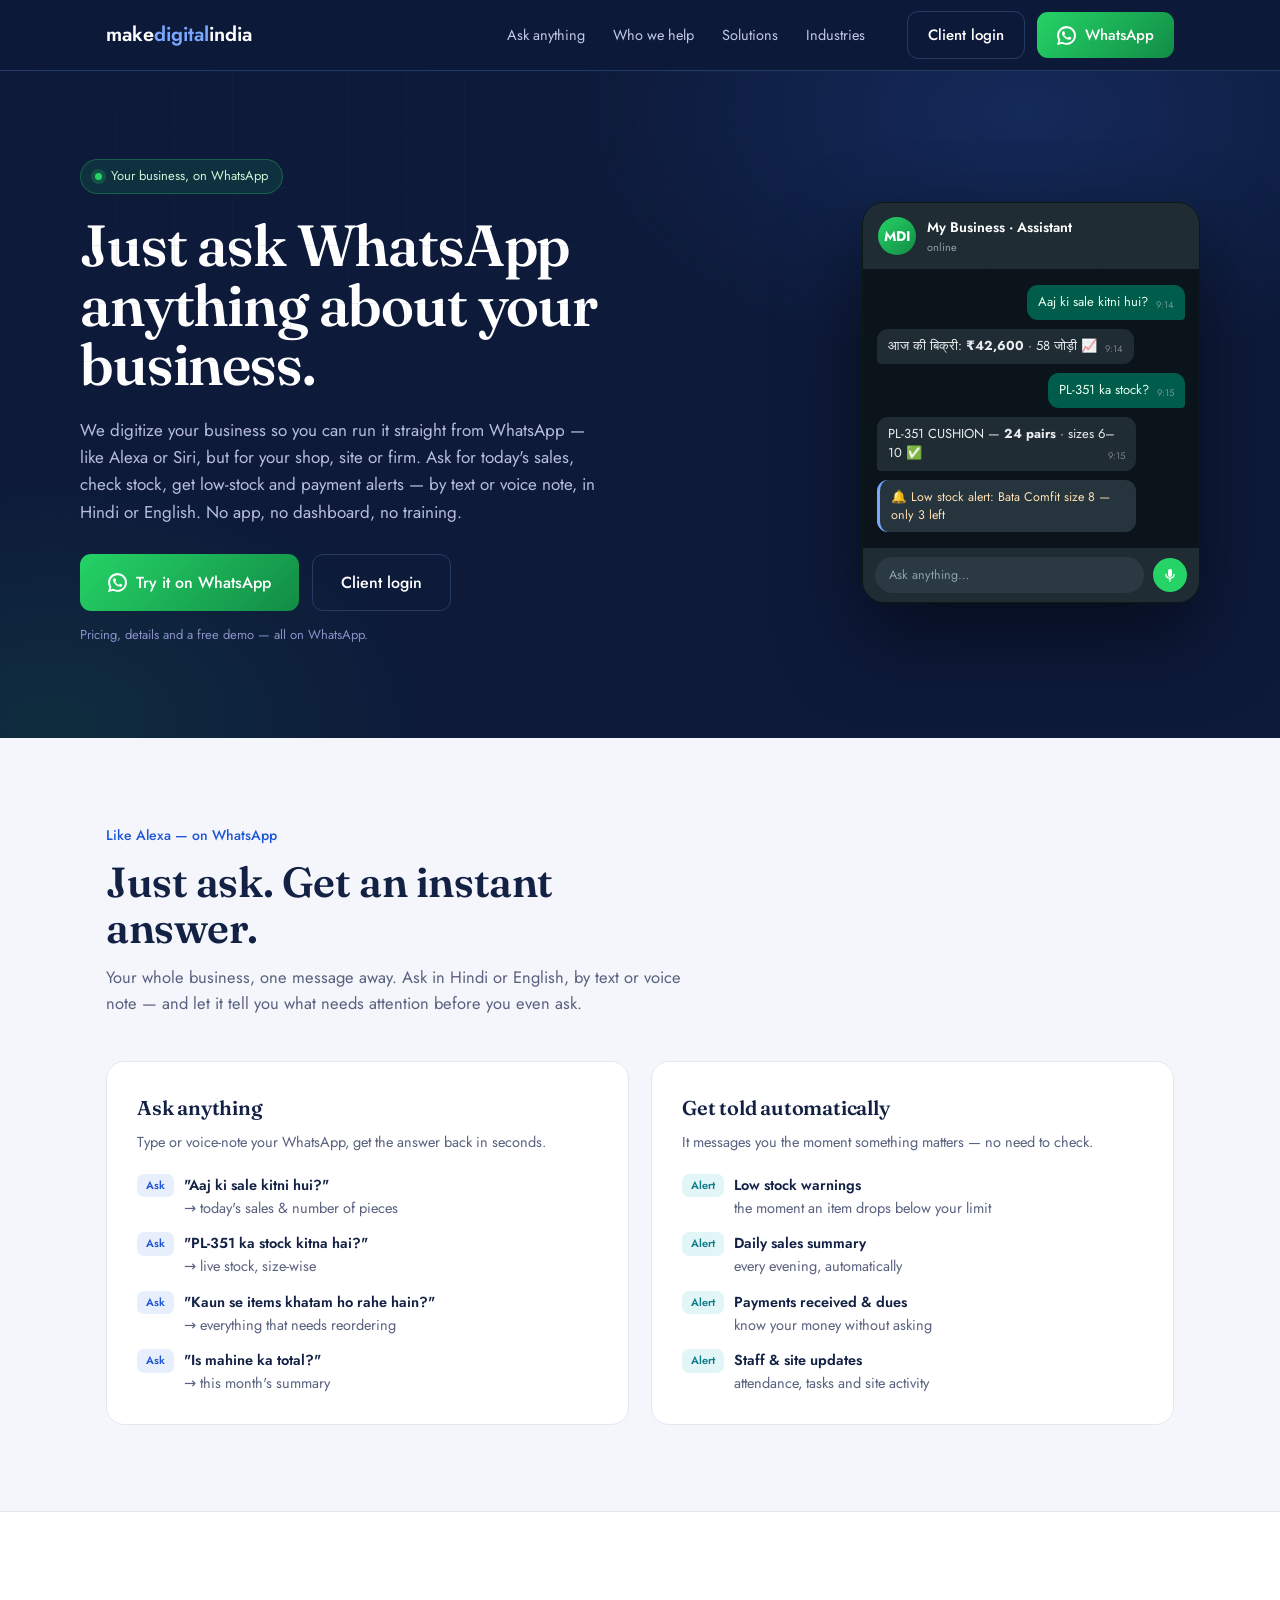
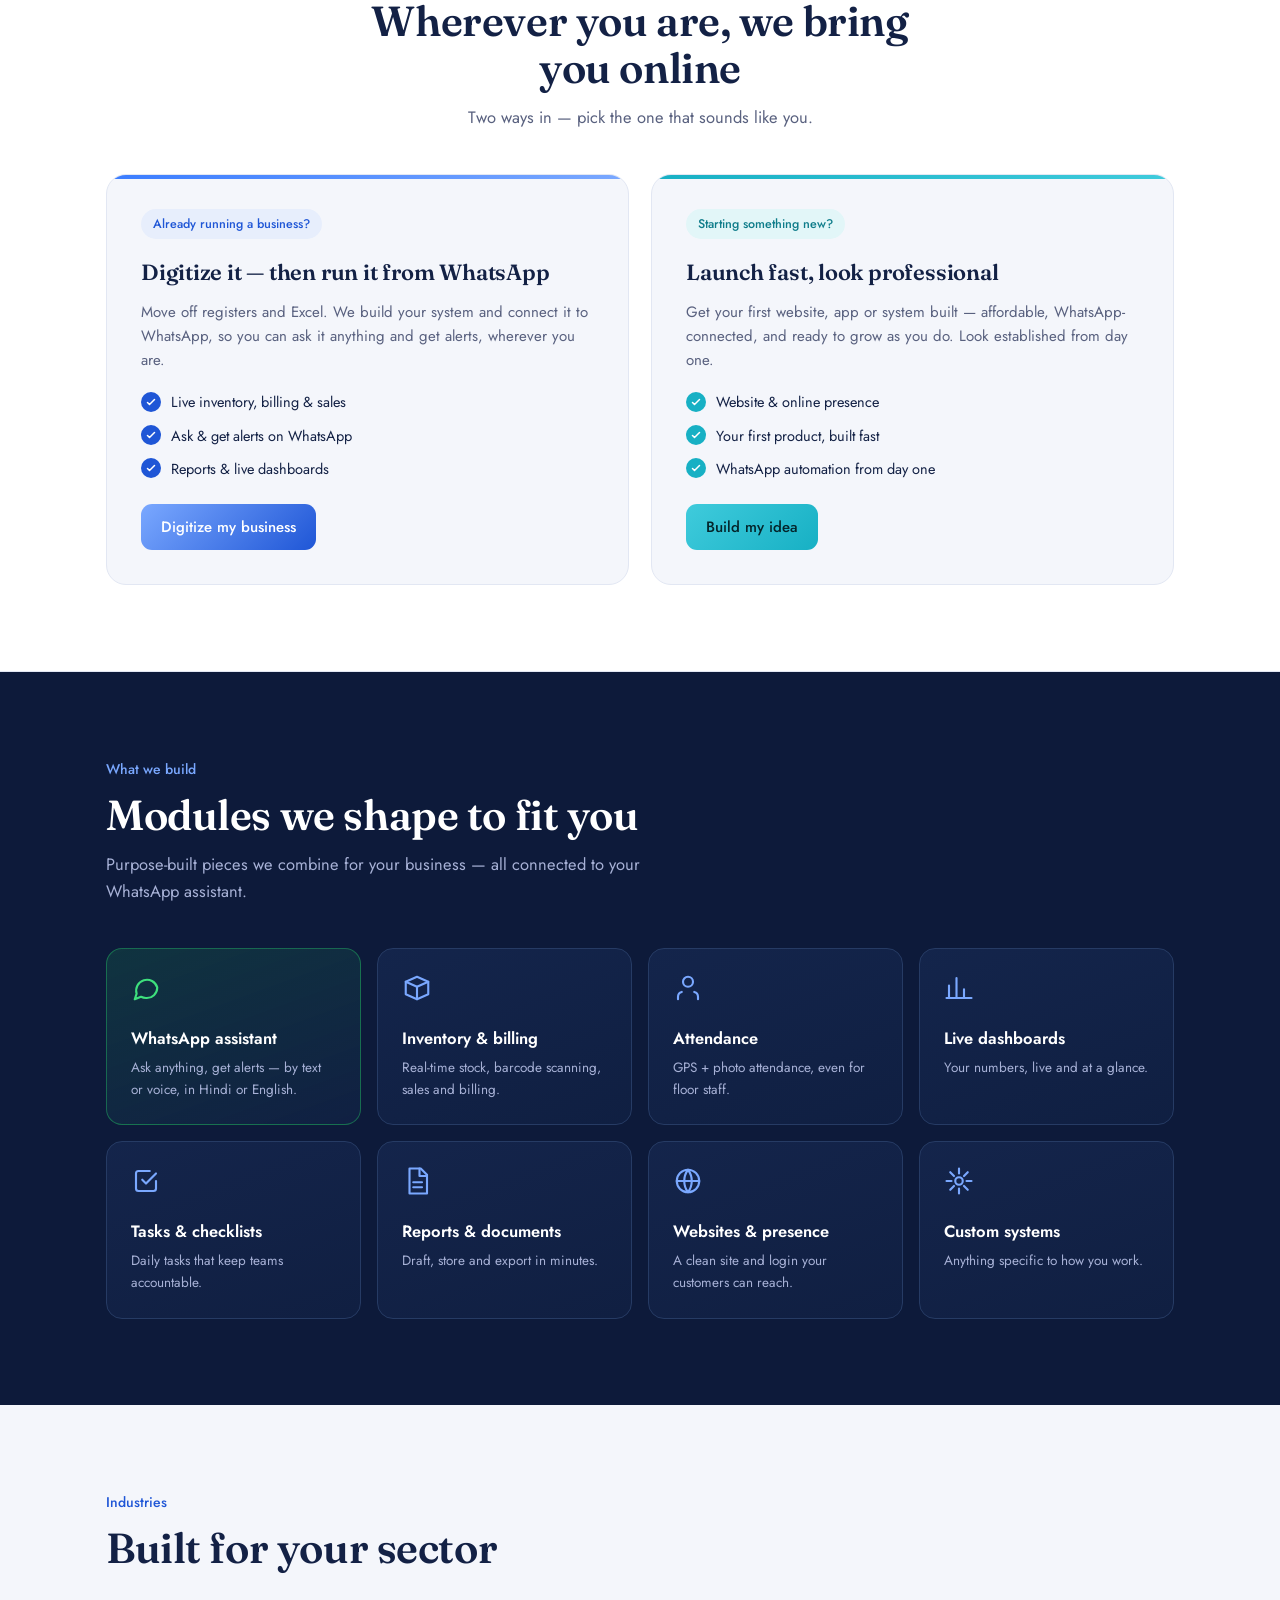
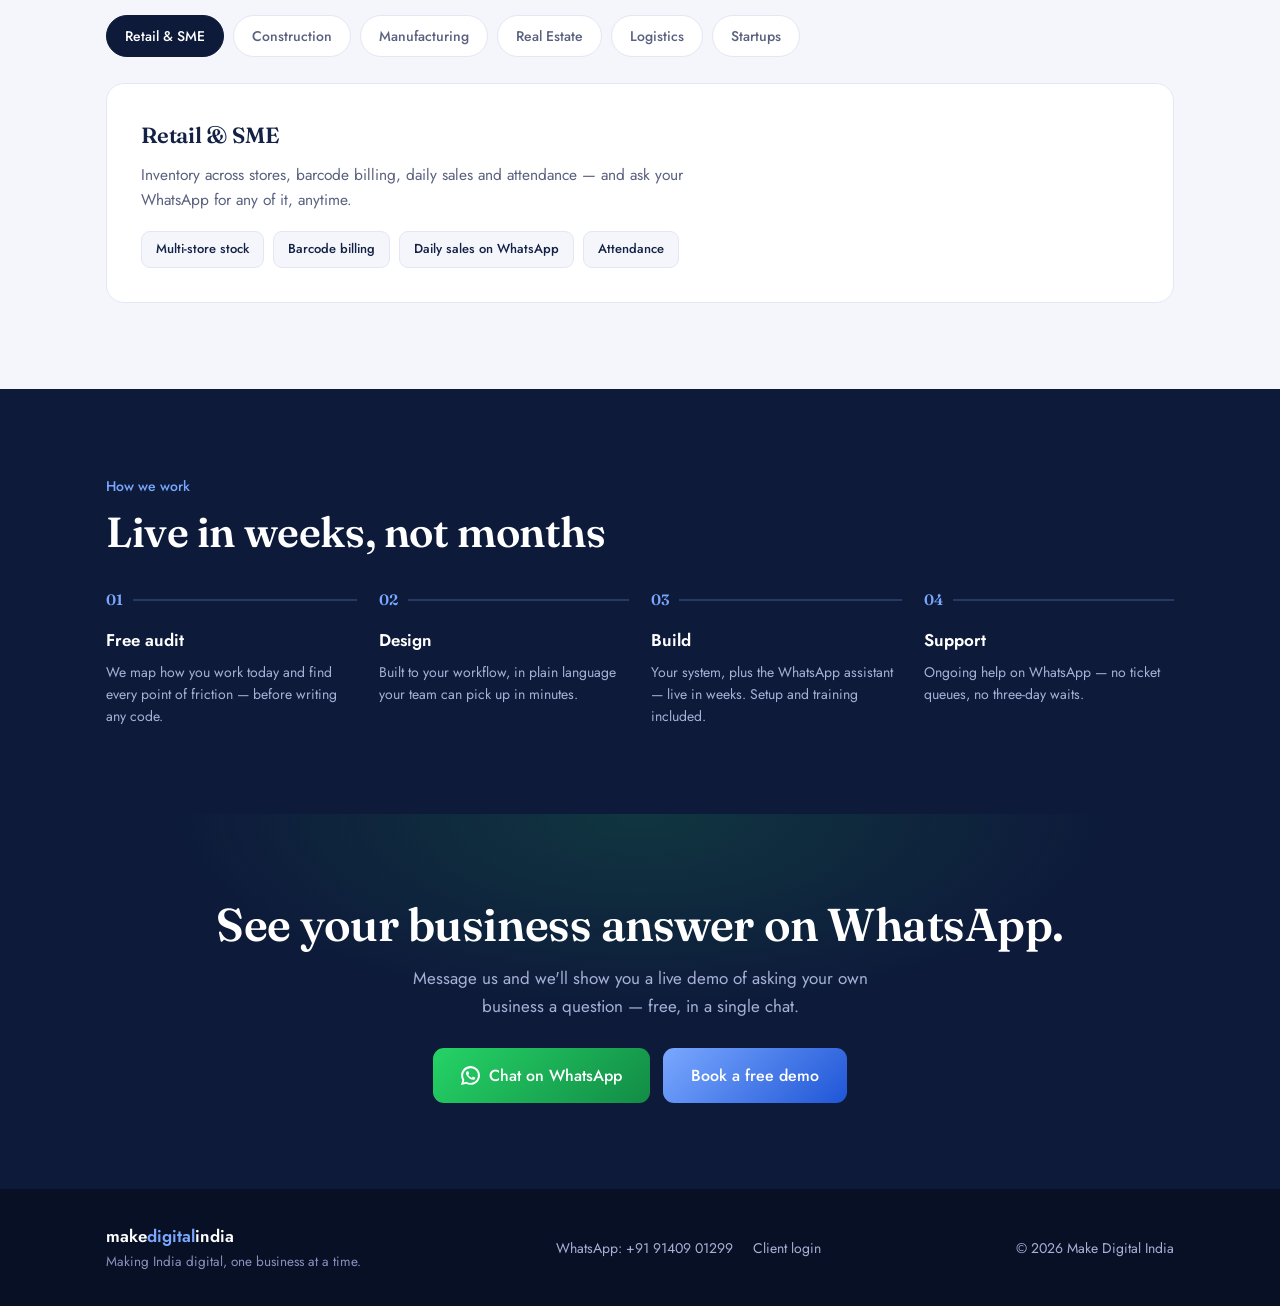
==== commit 0f928680: "Update print statement from 'Hello' to 'Goodbye'" ====
--- a/index.html
+++ b/index.html
@@ -3,133 +3,123 @@
 <head>
 <meta charset="UTF-8" />
 <meta name="viewport" content="width=device-width, initial-scale=1.0" />
-<title>Make Digital India — software for every Indian business</title>
-<meta name="description" content="Make Digital India builds custom software for every kind of Indian business — established shops, showrooms and firms, and new startups. WhatsApp-first, live in weeks." />
+<title>Make Digital India — run your business from WhatsApp</title>
+<meta name="description" content="Make Digital India digitizes your business so you can run it from WhatsApp — ask for sales, stock and alerts by text or voice, in Hindi or English. Like Alexa, for your business." />
 <link rel="preconnect" href="https://fonts.googleapis.com" />
 <link rel="preconnect" href="https://fonts.gstatic.com" crossorigin />
 <link href="https://fonts.googleapis.com/css2?family=Fraunces:opsz,wght@9..144,400;9..144,500;9..144,600;9..144,700&family=Jost:wght@300;400;500;600&display=swap" rel="stylesheet" />
 <style>
   :root{
-    --ink:#0c0f1e; --ink-2:#12162b; --ink-3:#1a2040; --line:#252c50;
-    --gold:#e6b24d; --gold-2:#f4cf83; --gold-deep:#c8933a;
-    --emerald:#3caf83; --emerald-2:#57c99b;
-    --paper:#f5f2ea; --paper-2:#efe9dc; --card:#ffffff; --cardline:#e4ddcc;
-    --ink-text:#151a30; --muted:#5f6480; --muted-d:#a7adcf;
+    --ink:#0d1a3a; --ink-2:#132449; --ink-3:#1b2f5c; --line:#263b64;
+    --brand:#3b7dff; --brand-2:#7aa8ff; --brand-deep:#1f56d6;
+    --acc:#17b0c4; --acc-2:#3fcbdc; --wa:#25d366; --wa-d:#128c46;
+    --paper:#f4f6fb; --card:#ffffff; --cardline:#e2e7f3;
+    --ink-text:#132145; --muted:#59617f; --muted-d:#a7b1d6;
   }
   *,*::before,*::after{box-sizing:border-box;margin:0;padding:0}
   html{scroll-behavior:smooth}
-  body{font-family:'Jost',system-ui,sans-serif;color:var(--ink-text);background:var(--ink);line-height:1.6;-webkit-font-smoothing:antialiased;font-weight:400}
+  body{font-family:'Jost',system-ui,sans-serif;color:var(--ink-text);background:var(--ink);line-height:1.6;-webkit-font-smoothing:antialiased}
   a{color:inherit;text-decoration:none}
   .wrap{width:100%;max-width:1120px;margin:0 auto;padding:0 26px}
   h1,h2,h3,.serif{font-family:'Fraunces',Georgia,serif;letter-spacing:-.01em}
-  .logo{font-family:'Jost',sans-serif;font-weight:600;letter-spacing:.01em}
-  .logo b{font-weight:600;color:var(--gold)}
-
-  /* nav */
-  header.nav{position:sticky;top:0;z-index:50;background:rgba(12,15,30,.82);
-    backdrop-filter:blur(12px);-webkit-backdrop-filter:blur(12px);border-bottom:1px solid var(--line)}
+  .logo{font-family:'Jost',sans-serif;font-weight:600}.logo b{color:var(--brand-2);font-weight:600}
+
+  header.nav{position:sticky;top:0;z-index:50;background:rgba(13,26,58,.85);backdrop-filter:blur(12px);-webkit-backdrop-filter:blur(12px);border-bottom:1px solid var(--line)}
   .nav-in{display:flex;align-items:center;gap:20px;height:70px}
   .logo{color:#fff;font-size:20px}
   .nav-links{display:flex;gap:28px;margin-left:auto}
-  .nav-links a{color:#c2c7e6;font-size:14.5px}
-  .nav-links a:hover{color:#fff}
+  .nav-links a{color:#c2c9e6;font-size:14.5px}.nav-links a:hover{color:#fff}
   .nav-actions{display:flex;align-items:center;gap:12px;margin-left:22px}
-  .btn{display:inline-flex;align-items:center;justify-content:center;gap:9px;font-family:'Jost',sans-serif;
-    font-weight:500;font-size:15px;padding:11px 20px;border-radius:11px;cursor:pointer;border:0;
-    transition:transform .12s ease,filter .2s ease,background .2s;white-space:nowrap}
+  .btn{display:inline-flex;align-items:center;justify-content:center;gap:9px;font-family:'Jost',sans-serif;font-weight:500;font-size:15px;padding:11px 20px;border-radius:11px;cursor:pointer;border:0;transition:transform .12s,filter .2s,background .2s;white-space:nowrap}
   .btn:active{transform:scale(.98)}
-  .btn-login{background:transparent;color:#fff;border:1.5px solid var(--line)}
-  .btn-login:hover{background:var(--ink-3)}
-  .btn-wa{background:linear-gradient(135deg,#25d366,#128c46);color:#fff}
-  .btn-wa:hover{filter:brightness(1.06)}
-  .btn-gold{background:linear-gradient(135deg,var(--gold-2),var(--gold-deep));color:#20160a}
-  .btn-gold:hover{filter:brightness(1.05)}
-  .btn-emerald{background:linear-gradient(135deg,var(--emerald-2),var(--emerald));color:#04231a}
-  .btn-emerald:hover{filter:brightness(1.05)}
+  .btn-login{background:transparent;color:#fff;border:1.5px solid var(--line)}.btn-login:hover{background:var(--ink-3)}
+  .btn-wa{background:linear-gradient(135deg,var(--wa),var(--wa-d));color:#fff}.btn-wa:hover{filter:brightness(1.06)}
+  .btn-blue{background:linear-gradient(135deg,var(--brand-2),var(--brand-deep));color:#fff}.btn-blue:hover{filter:brightness(1.05)}
+  .btn-teal{background:linear-gradient(135deg,var(--acc-2),var(--acc));color:#04252b}.btn-teal:hover{filter:brightness(1.05)}
   .btn-lg{padding:15px 28px;font-size:16px}
   .wa-ic{width:19px;height:19px;fill:currentColor}
 
-  /* hero */
   .hero{position:relative;overflow:hidden;background:var(--ink);color:#eef0ff}
-  .hero::before{content:"";position:absolute;inset:0;
-    background:radial-gradient(760px 400px at 78% 8%, rgba(230,178,77,.16), transparent 62%),
-               radial-gradient(680px 420px at 6% 96%, rgba(60,175,131,.12), transparent 60%)}
-  .hero::after{content:"";position:absolute;inset:0;
-    background-image:linear-gradient(var(--line) 1px,transparent 1px),linear-gradient(90deg,var(--line) 1px,transparent 1px);
-    background-size:58px 58px;opacity:.1;mask-image:radial-gradient(90% 80% at 25% 15%,#000 20%,transparent 75%)}
-  .hero-in{position:relative;display:grid;grid-template-columns:1.1fr .9fr;gap:52px;align-items:center;padding:92px 0 96px}
+  .hero::before{content:"";position:absolute;inset:0;background:radial-gradient(720px 420px at 80% 6%, rgba(59,125,255,.16), transparent 62%),radial-gradient(640px 420px at 4% 98%, rgba(37,211,102,.1), transparent 60%)}
+  .hero::after{content:"";position:absolute;inset:0;background-image:linear-gradient(var(--line) 1px,transparent 1px),linear-gradient(90deg,var(--line) 1px,transparent 1px);background-size:58px 58px;opacity:.1;mask-image:radial-gradient(90% 80% at 25% 15%,#000 20%,transparent 75%)}
+  .hero-in{position:relative;display:grid;grid-template-columns:1.05fr .95fr;gap:52px;align-items:center;padding:88px 0 92px}
   .hero-copy{animation:enter .6s cubic-bezier(.2,.7,.3,1) both}
-  .badge{display:inline-flex;align-items:center;gap:9px;font-size:13px;color:var(--gold-2);
-    background:rgba(230,178,77,.1);border:1px solid rgba(230,178,77,.28);padding:6px 14px;border-radius:30px;margin-bottom:22px}
-  .badge .d{width:7px;height:7px;border-radius:50%;background:var(--gold);box-shadow:0 0 0 4px rgba(230,178,77,.2)}
-  .hero h1{font-size:clamp(38px,5.6vw,62px);font-weight:600;line-height:1.02;color:#fff;letter-spacing:-.02em}
-  .hero h1 em{font-style:italic;font-weight:500;color:var(--gold-2)}
-  .hero p.lead{margin-top:22px;font-size:17.5px;color:#b7bce0;max-width:54ch}
-  .hero-cta{margin-top:30px;display:flex;gap:13px;flex-wrap:wrap}
-  .chips{margin-top:26px;display:flex;gap:10px;flex-wrap:wrap}
-  .chip{font-size:12.5px;color:#cfd4f2;border:1px solid var(--line);border-radius:20px;padding:6px 13px}
-
-  /* hero illustrative panel */
-  .glass{position:relative;background:linear-gradient(160deg,rgba(30,36,68,.9),rgba(18,22,43,.9));
-    border:1px solid var(--line);border-radius:20px;padding:20px;box-shadow:0 30px 70px rgba(0,0,0,.4);
-    animation:enter .7s .1s cubic-bezier(.2,.7,.3,1) both}
-  .glass-top{display:flex;align-items:center;justify-content:space-between;margin-bottom:16px}
-  .glass-top .t{font-size:13px;color:#aab0e0;font-weight:500}
-  .glass-top .dots{display:flex;gap:6px}
-  .glass-top .dots i{width:9px;height:9px;border-radius:50%;background:var(--line)}
-  .mods{display:grid;grid-template-columns:1fr 1fr;gap:9px;margin-bottom:14px}
-  .mod{display:flex;align-items:center;gap:9px;background:rgba(255,255,255,.03);border:1px solid var(--line);
-    border-radius:11px;padding:11px 12px;font-size:12.5px;color:#dfe3ff}
-  .mod .ic{width:16px;height:16px;color:var(--gold-2);flex:none}
-  .mod.g .ic{color:var(--emerald-2)}
-  .bars{display:flex;align-items:flex-end;gap:7px;height:64px;padding:4px 2px 0}
-  .bars .b{flex:1;border-radius:5px 5px 0 0;background:linear-gradient(180deg,#3b447f,#252c55);animation:rise 1s ease both}
-  .bars .b.gold{background:linear-gradient(180deg,var(--gold-2),var(--gold-deep))}
-
-  /* section base */
-  section{padding:88px 0}
-  .eyebrow{font-size:14px;color:var(--gold-deep);font-weight:500;margin-bottom:12px}
-  .on-ink .eyebrow{color:var(--gold-2)}
+  .badge{display:inline-flex;align-items:center;gap:9px;font-size:13px;color:#c9f7d8;background:rgba(37,211,102,.12);border:1px solid rgba(37,211,102,.3);padding:6px 14px;border-radius:30px;margin-bottom:22px}
+  .badge .d{width:7px;height:7px;border-radius:50%;background:var(--wa);box-shadow:0 0 0 4px rgba(37,211,102,.22)}
+  .hero h1{font-size:clamp(36px,5.4vw,58px);font-weight:600;line-height:1.03;color:#fff;letter-spacing:-.02em}
+  .hero p.lead{margin-top:22px;font-size:17px;color:#b7bce0;max-width:52ch}
+  .hero-cta{margin-top:28px;display:flex;gap:13px;flex-wrap:wrap}
+  .hero-micro{margin-top:14px;font-size:13px;color:#8a90c8}
+
+  /* whatsapp chat mockup */
+  .chat{border-radius:22px;overflow:hidden;box-shadow:0 34px 80px rgba(0,0,0,.5);border:1px solid #0c1a12;animation:enter .7s .12s cubic-bezier(.2,.7,.3,1) both;max-width:390px;margin-left:auto}
+  .chat-hd{display:flex;align-items:center;gap:11px;background:#1f2c33;padding:13px 15px}
+  .chat-hd .av{width:38px;height:38px;border-radius:50%;background:linear-gradient(135deg,var(--wa),var(--wa-d));display:grid;place-items:center;color:#fff;font-weight:700;font-size:14px}
+  .chat-hd .nm{color:#fff;font-size:14px;font-weight:600}
+  .chat-hd .st{color:#8fa3ad;font-size:11px}
+  .chat-body{background:#0b141a;padding:16px 14px;display:flex;flex-direction:column;gap:9px}
+  .bub{max-width:84%;padding:8px 11px;border-radius:11px;font-size:13px;line-height:1.45;position:relative}
+  .bub .tm{font-size:9.5px;color:rgba(233,237,239,.45);float:right;margin:6px 0 -2px 8px}
+  .bub.me{align-self:flex-end;background:#005c4b;color:#e9ffef;border-bottom-right-radius:4px}
+  .bub.bot{align-self:flex-start;background:#202c33;color:#e9edef;border-bottom-left-radius:4px}
+  .bub.alert{align-self:flex-start;background:#26343d;color:#ffe0b0;border-left:3px solid var(--brand-2);font-size:12.5px}
+  .chat-input{display:flex;align-items:center;gap:9px;background:#1f2c33;padding:9px 12px}
+  .chat-input .box{flex:1;background:#2a3942;border-radius:20px;padding:8px 14px;color:#8fa3ad;font-size:12.5px}
+  .chat-input .mic{width:34px;height:34px;border-radius:50%;background:var(--wa);display:grid;place-items:center;flex:none}
+  .chat-input .mic svg{width:16px;height:16px;fill:#fff}
+
+  section{padding:86px 0}
+  .eyebrow{font-size:14px;color:var(--brand-deep);font-weight:500;margin-bottom:12px}
+  .on-ink .eyebrow{color:var(--brand-2)}
   .head{max-width:60ch;margin-bottom:44px}
   .head h2{font-size:clamp(28px,3.6vw,42px);font-weight:600;line-height:1.1;color:var(--ink-text)}
   .on-ink .head h2{color:#fff}
-  .head p{margin-top:13px;color:var(--muted);font-size:16.5px}
-  .on-ink .head p{color:var(--muted-d)}
-
-  /* two tracks */
-  .tracks{background:var(--paper)}
+  .head p{margin-top:13px;color:var(--muted);font-size:16.5px}.on-ink .head p{color:var(--muted-d)}
+
+  /* just-ask demo */
+  .ask{background:var(--paper)}
+  .ask-grid{display:grid;grid-template-columns:1fr 1fr;gap:22px}
+  .ask-card{background:var(--card);border:1px solid var(--cardline);border-radius:18px;padding:30px}
+  .ask-card h3{font-size:20px;font-weight:600;margin-bottom:6px}
+  .ask-card .lead{color:var(--muted);font-size:14.5px;margin-bottom:20px}
+  .qa{display:grid;gap:12px}
+  .q{display:flex;gap:10px;align-items:flex-start;font-size:14.5px}
+  .q .badge-q{flex:none;font-size:11px;font-weight:600;padding:3px 9px;border-radius:7px;margin-top:1px}
+  .ask-card.ask li{list-style:none}
+  .qcol .q .badge-q{background:#e7eefc;color:var(--brand-deep)}
+  .acol .q .badge-q{background:#e2f6f8;color:#0e7c8a}
+  .q b{font-weight:600}.q span{color:var(--muted)}
+
+  .tracks{background:var(--card);border-top:1px solid var(--cardline);border-bottom:1px solid var(--cardline)}
   .tracks .head{text-align:center;margin:0 auto 44px}
   .track-grid{display:grid;grid-template-columns:1fr 1fr;gap:22px}
-  .track{background:var(--card);border:1px solid var(--cardline);border-radius:20px;padding:34px;position:relative;overflow:hidden}
+  .track{background:var(--paper);border:1px solid var(--cardline);border-radius:20px;padding:34px;position:relative;overflow:hidden}
   .track::before{content:"";position:absolute;top:0;left:0;right:0;height:4px}
-  .track.est::before{background:linear-gradient(90deg,var(--gold),var(--gold-2))}
-  .track.new::before{background:linear-gradient(90deg,var(--emerald),var(--emerald-2))}
+  .track.est::before{background:linear-gradient(90deg,var(--brand),var(--brand-2))}
+  .track.new::before{background:linear-gradient(90deg,var(--acc),var(--acc-2))}
   .track .tag{display:inline-block;font-size:12.5px;font-weight:500;padding:5px 12px;border-radius:20px;margin-bottom:16px}
-  .track.est .tag{background:#fbf1dd;color:var(--gold-deep)}
-  .track.new .tag{background:#e4f6ee;color:#268561}
-  .track h3{font-size:23px;font-weight:600;margin-bottom:10px}
-  .track > p{color:var(--muted);font-size:15.5px;margin-bottom:18px}
+  .track.est .tag{background:#e7eefc;color:var(--brand-deep)}.track.new .tag{background:#e2f6f8;color:#0e7c8a}
+  .track h3{font-size:22px;font-weight:600;margin-bottom:10px}
+  .track > p{color:var(--muted);font-size:15px;margin-bottom:18px}
   .track ul{list-style:none;display:grid;gap:10px;margin-bottom:24px}
   .track li{display:flex;gap:10px;align-items:center;font-size:14.5px;color:var(--ink-text)}
   .track li .c{flex:none;width:20px;height:20px;border-radius:50%;display:grid;place-items:center;color:#fff}
-  .track.est li .c{background:var(--gold-deep)}.track.new li .c{background:var(--emerald)}
-
-  /* solutions */
+  .track.est li .c{background:var(--brand-deep)}.track.new li .c{background:var(--acc)}
+
   .sol{background:var(--ink);color:#eef0ff}
   .sol-grid{display:grid;grid-template-columns:repeat(4,1fr);gap:16px}
-  .sol-card{background:linear-gradient(160deg,rgba(30,36,68,.55),rgba(18,22,43,.55));
-    border:1px solid var(--line);border-radius:16px;padding:24px;transition:transform .16s ease,border-color .16s ease}
-  .sol-card:hover{transform:translateY(-4px);border-color:rgba(230,178,77,.4)}
-  .sol-card .ic{width:30px;height:30px;color:var(--gold-2);margin-bottom:14px}
+  .sol-card{background:linear-gradient(160deg,rgba(27,47,92,.5),rgba(19,36,73,.5));border:1px solid var(--line);border-radius:16px;padding:24px;transition:transform .16s,border-color .16s}
+  .sol-card:hover{transform:translateY(-4px);border-color:rgba(59,125,255,.45)}
+  .sol-card.feat{background:linear-gradient(160deg,rgba(37,211,102,.14),rgba(19,36,73,.6));border-color:rgba(37,211,102,.4)}
+  .sol-card .ic{width:30px;height:30px;color:var(--brand-2);margin-bottom:14px}
+  .sol-card.feat .ic{color:#3ee07d}
   .sol-card h3{font-size:16.5px;font-weight:600;color:#fff;margin-bottom:6px;font-family:'Jost',sans-serif;letter-spacing:0}
   .sol-card p{color:var(--muted-d);font-size:13.5px}
 
-  /* industries */
   .ind{background:var(--paper)}
   .ind-tabs{display:flex;flex-wrap:wrap;gap:9px;margin-bottom:26px}
-  .ind-tab{font-family:'Jost',sans-serif;font-size:14px;font-weight:500;padding:10px 18px;border-radius:30px;
-    border:1.5px solid var(--cardline);background:var(--card);color:var(--muted);cursor:pointer;transition:all .15s}
-  .ind-tab:hover{border-color:var(--gold-deep);color:var(--gold-deep)}
+  .ind-tab{font-family:'Jost',sans-serif;font-size:14px;font-weight:500;padding:10px 18px;border-radius:30px;border:1.5px solid var(--cardline);background:var(--card);color:var(--muted);cursor:pointer;transition:all .15s}
+  .ind-tab:hover{border-color:var(--brand-deep);color:var(--brand-deep)}
   .ind-tab.active{background:var(--ink);color:#fff;border-color:var(--ink)}
   .ind-panel{display:none;background:var(--card);border:1px solid var(--cardline);border-radius:18px;padding:34px}
   .ind-panel.active{display:block;animation:fade .3s ease both}
@@ -138,34 +128,30 @@
   .ind-tags{display:flex;flex-wrap:wrap;gap:9px}
   .ind-tags span{font-size:13px;font-weight:500;color:var(--ink-text);background:var(--paper);border:1px solid var(--cardline);padding:7px 14px;border-radius:9px}
 
-  /* how */
   .how{background:var(--ink);color:#eef0ff}
   .steps{display:grid;grid-template-columns:repeat(4,1fr);gap:22px;counter-reset:s}
   .step{position:relative;padding-top:18px;border-top:2px solid var(--line)}
-  .step::before{counter-increment:s;content:"0" counter(s);font-family:'Fraunces',serif;font-weight:600;font-size:15px;
-    position:absolute;top:-13px;left:0;background:var(--ink);padding-right:10px;color:var(--gold-2)}
+  .step::before{counter-increment:s;content:"0" counter(s);font-family:'Fraunces',serif;font-weight:600;font-size:15px;position:absolute;top:-13px;left:0;background:var(--ink);padding-right:10px;color:var(--brand-2)}
   .step h3{font-size:17px;font-weight:600;color:#fff;margin:8px 0 6px;font-family:'Jost',sans-serif;letter-spacing:0}
   .step p{color:var(--muted-d);font-size:14px}
 
-  /* cta */
-  .cta{background:radial-gradient(760px 320px at 50% 0%, rgba(230,178,77,.16), transparent 62%),var(--ink);color:#fff;text-align:center}
+  .cta{background:radial-gradient(760px 320px at 50% 0%, rgba(37,211,102,.15), transparent 62%),var(--ink);color:#fff;text-align:center}
   .cta h2{font-size:clamp(30px,4.2vw,46px);font-weight:600;line-height:1.08}
   .cta p{color:var(--muted-d);margin:16px auto 28px;max-width:50ch;font-size:17px}
   .cta .row{display:flex;gap:13px;justify-content:center;flex-wrap:wrap}
 
-  footer{background:#080a15;color:var(--muted-d);padding:34px 0;font-size:14px}
+  footer{background:#081026;color:var(--muted-d);padding:34px 0;font-size:14px}
   .foot-in{display:flex;align-items:center;justify-content:space-between;gap:16px;flex-wrap:wrap}
-  .foot-in .logo{font-size:17px}
-  .foot-tag{color:#8a90bc;font-size:13.5px}
-  .foot-links{display:flex;gap:20px;flex-wrap:wrap}
-  .foot-links a:hover{color:#fff}
-
-  :focus-visible{outline:3px solid var(--gold);outline-offset:3px;border-radius:6px}
+  .foot-in .logo{font-size:17px}.foot-tag{color:#8a90bc;font-size:13.5px}
+  .foot-links{display:flex;gap:20px;flex-wrap:wrap}.foot-links a:hover{color:#fff}
+
+  :focus-visible{outline:3px solid var(--brand);outline-offset:3px;border-radius:6px}
 
   @media (max-width:900px){
     .nav-links{display:none}
-    .hero-in{grid-template-columns:1fr;gap:40px;padding:60px 0 68px}
-    .glass{max-width:440px}
+    .hero-in{grid-template-columns:1fr;gap:40px;padding:56px 0 66px}
+    .chat{margin:0 auto}
+    .ask-grid{grid-template-columns:1fr}
     .sol-grid{grid-template-columns:1fr 1fr}
     .steps{grid-template-columns:1fr 1fr;gap:26px 22px}
     .track-grid{grid-template-columns:1fr}
@@ -174,7 +160,6 @@
   @media (prefers-reduced-motion:reduce){*{animation:none!important;transition:none!important}html{scroll-behavior:auto}}
   @keyframes enter{from{opacity:0;transform:translateY(16px)}to{opacity:1;transform:none}}
   @keyframes fade{from{opacity:0}to{opacity:1}}
-  @keyframes rise{from{transform:scaleY(0);transform-origin:bottom}to{transform:scaleY(1);transform-origin:bottom}}
 </style>
 </head>
 <body>
@@ -183,10 +168,10 @@
   <div class="wrap nav-in">
     <a class="logo" href="/">make<b>digital</b>india</a>
     <nav class="nav-links">
+      <a href="#ask">Ask anything</a>
       <a href="#tracks">Who we help</a>
       <a href="#solutions">Solutions</a>
       <a href="#industries">Industries</a>
-      <a href="#how">How we work</a>
     </nav>
     <div class="nav-actions">
       <a class="btn btn-login" href="/login.html">Client login</a>
@@ -199,34 +184,65 @@
 <section class="hero" style="padding:0">
   <div class="wrap hero-in">
     <div class="hero-copy">
-      <div class="badge"><span class="d"></span>A mission to digitize India</div>
-      <h1>Making India digital — <em>one business at a time.</em></h1>
-      <p class="lead">We build custom software for every kind of Indian business — from the shop that's run on registers for thirty years to the startup launching next month. WhatsApp-first, built around how you actually work, live in weeks.</p>
+      <div class="badge"><span class="d"></span>Your business, on WhatsApp</div>
+      <h1>Just ask WhatsApp anything about your business.</h1>
+      <p class="lead">We digitize your business so you can run it straight from WhatsApp — like Alexa or Siri, but for your shop, site or firm. Ask for today's sales, check stock, get low-stock and payment alerts — by text or voice note, in Hindi or English. No app, no dashboard, no training.</p>
       <div class="hero-cta">
-        <a class="btn btn-wa btn-lg wa" href="#"><svg class="wa-ic" viewBox="0 0 24 24"><path d="M17.5 14.4c-.3-.15-1.7-.85-2-.95-.26-.1-.45-.15-.64.15-.19.28-.73.94-.9 1.13-.16.19-.33.21-.61.07-.3-.15-1.25-.46-2.38-1.47-.88-.78-1.47-1.75-1.64-2.04-.17-.29-.02-.44.13-.59.13-.13.29-.34.44-.51.15-.17.19-.29.29-.48.1-.19.05-.36-.02-.51-.08-.15-.64-1.55-.88-2.12-.23-.55-.47-.48-.64-.49h-.55c-.19 0-.5.07-.76.36-.26.29-1 .98-1 2.38s1.02 2.76 1.17 2.95c.14.19 2.01 3.08 4.88 4.32.68.29 1.21.47 1.63.6.68.22 1.31.19 1.8.11.55-.08 1.7-.69 1.94-1.36.24-.67.24-1.24.17-1.36-.07-.12-.26-.19-.55-.34zM12.05 21.5h-.02a9.4 9.4 0 0 1-4.79-1.31l-.34-.2-3.56.93.95-3.47-.22-.36a9.38 9.38 0 0 1 14.56-11.6 9.32 9.32 0 0 1 2.75 6.64c0 5.18-4.22 9.38-9.49 9.38zM20.52 3.49A11.77 11.77 0 0 0 12.05.01C5.5.01.18 5.33.18 11.87c0 2.09.55 4.13 1.59 5.93L.08 24l6.34-1.66a11.82 11.82 0 0 0 5.63 1.43h.01c6.54 0 11.86-5.32 11.86-11.86 0-3.17-1.23-6.15-3.47-8.42z"/></svg>Chat on WhatsApp</a>
+        <a class="btn btn-wa btn-lg wa" href="#"><svg class="wa-ic" viewBox="0 0 24 24"><path d="M17.5 14.4c-.3-.15-1.7-.85-2-.95-.26-.1-.45-.15-.64.15-.19.28-.73.94-.9 1.13-.16.19-.33.21-.61.07-.3-.15-1.25-.46-2.38-1.47-.88-.78-1.47-1.75-1.64-2.04-.17-.29-.02-.44.13-.59.13-.13.29-.34.44-.51.15-.17.19-.29.29-.48.1-.19.05-.36-.02-.51-.08-.15-.64-1.55-.88-2.12-.23-.55-.47-.48-.64-.49h-.55c-.19 0-.5.07-.76.36-.26.29-1 .98-1 2.38s1.02 2.76 1.17 2.95c.14.19 2.01 3.08 4.88 4.32.68.29 1.21.47 1.63.6.68.22 1.31.19 1.8.11.55-.08 1.7-.69 1.94-1.36.24-.67.24-1.24.17-1.36-.07-.12-.26-.19-.55-.34zM12.05 21.5h-.02a9.4 9.4 0 0 1-4.79-1.31l-.34-.2-3.56.93.95-3.47-.22-.36a9.38 9.38 0 0 1 14.56-11.6 9.32 9.32 0 0 1 2.75 6.64c0 5.18-4.22 9.38-9.49 9.38zM20.52 3.49A11.77 11.77 0 0 0 12.05.01C5.5.01.18 5.33.18 11.87c0 2.09.55 4.13 1.59 5.93L.08 24l6.34-1.66a11.82 11.82 0 0 0 5.63 1.43h.01c6.54 0 11.86-5.32 11.86-11.86 0-3.17-1.23-6.15-3.47-8.42z"/></svg>Try it on WhatsApp</a>
         <a class="btn btn-login btn-lg" href="/login.html">Client login</a>
       </div>
-      <div class="chips">
-        <span class="chip">Custom-built</span>
-        <span class="chip">WhatsApp-first</span>
-        <span class="chip">Hindi-ready</span>
-        <span class="chip">Live in weeks</span>
-      </div>
-    </div>
-
-    <div class="glass" aria-hidden="true">
-      <div class="glass-top"><span class="t">Your business, live</span><span class="dots"><i></i><i></i><i></i></span></div>
-      <div class="mods">
-        <div class="mod"><svg class="ic" viewBox="0 0 24 24" fill="none" stroke="currentColor" stroke-width="1.8"><path d="M3 7l9-4 9 4-9 4-9-4z"/><path d="M3 7v10l9 4 9-4V7"/></svg>Inventory</div>
-        <div class="mod g"><svg class="ic" viewBox="0 0 24 24" fill="none" stroke="currentColor" stroke-width="1.8"><path d="M20 21v-2a4 4 0 0 0-3-3.87"/><path d="M4 21v-2a4 4 0 0 1 3-3.87"/><circle cx="12" cy="7" r="4"/></svg>Attendance</div>
-        <div class="mod"><svg class="ic" viewBox="0 0 24 24" fill="none" stroke="currentColor" stroke-width="1.8"><path d="M4 20V10M10 20V4M16 20v-7M22 20H2"/></svg>Dashboards</div>
-        <div class="mod g"><svg class="ic" viewBox="0 0 24 24" fill="none" stroke="currentColor" stroke-width="1.8"><path d="M6 2h9l5 5v15H6z"/><path d="M14 2v6h6"/></svg>Reports</div>
-      </div>
-      <div class="bars">
-        <div class="b" style="height:44%"></div><div class="b" style="height:62%"></div>
-        <div class="b gold" style="height:80%"></div><div class="b" style="height:54%"></div>
-        <div class="b gold" style="height:92%"></div><div class="b" style="height:66%"></div>
-        <div class="b" style="height:48%"></div>
+      <div class="hero-micro">Pricing, details and a free demo — all on WhatsApp.</div>
+    </div>
+
+    <!-- WhatsApp chat mockup -->
+    <div class="chat" aria-hidden="true">
+      <div class="chat-hd">
+        <div class="av">MDI</div>
+        <div><div class="nm">My Business · Assistant</div><div class="st">online</div></div>
+      </div>
+      <div class="chat-body">
+        <div class="bub me">Aaj ki sale kitni hui?<span class="tm">9:14</span></div>
+        <div class="bub bot">आज की बिक्री: <b>₹42,600</b> · 58 जोड़ी 📈<span class="tm">9:14</span></div>
+        <div class="bub me">PL-351 ka stock?<span class="tm">9:15</span></div>
+        <div class="bub bot">PL-351 CUSHION — <b>24 pairs</b> · sizes 6–10 ✅<span class="tm">9:15</span></div>
+        <div class="bub alert">🔔 Low stock alert: Bata Comfit size 8 — only 3 left</div>
+      </div>
+      <div class="chat-input">
+        <div class="box">Ask anything…</div>
+        <div class="mic"><svg viewBox="0 0 24 24"><path d="M12 15a3 3 0 0 0 3-3V6a3 3 0 0 0-6 0v6a3 3 0 0 0 3 3z"/><path d="M19 11a1 1 0 0 0-2 0 5 5 0 0 1-10 0 1 1 0 0 0-2 0 7 7 0 0 0 6 6.92V21a1 1 0 0 0 2 0v-3.08A7 7 0 0 0 19 11z"/></svg></div>
+      </div>
+    </div>
+  </div>
+</section>
+
+<!-- just ask -->
+<section class="ask" id="ask">
+  <div class="wrap">
+    <div class="head">
+      <div class="eyebrow">Like Alexa — on WhatsApp</div>
+      <h2>Just ask. Get an instant answer.</h2>
+      <p>Your whole business, one message away. Ask in Hindi or English, by text or voice note — and let it tell you what needs attention before you even ask.</p>
+    </div>
+    <div class="ask-grid">
+      <div class="ask-card qcol">
+        <h3>Ask anything</h3>
+        <div class="lead">Type or voice-note your WhatsApp, get the answer back in seconds.</div>
+        <div class="qa">
+          <div class="q"><span class="badge-q">Ask</span><div><b>"Aaj ki sale kitni hui?"</b><br><span>→ today's sales &amp; number of pieces</span></div></div>
+          <div class="q"><span class="badge-q">Ask</span><div><b>"PL-351 ka stock kitna hai?"</b><br><span>→ live stock, size-wise</span></div></div>
+          <div class="q"><span class="badge-q">Ask</span><div><b>"Kaun se items khatam ho rahe hain?"</b><br><span>→ everything that needs reordering</span></div></div>
+          <div class="q"><span class="badge-q">Ask</span><div><b>"Is mahine ka total?"</b><br><span>→ this month's summary</span></div></div>
+        </div>
+      </div>
+      <div class="ask-card acol">
+        <h3>Get told automatically</h3>
+        <div class="lead">It messages you the moment something matters — no need to check.</div>
+        <div class="qa">
+          <div class="q"><span class="badge-q">Alert</span><div><b>Low stock warnings</b><br><span>the moment an item drops below your limit</span></div></div>
+          <div class="q"><span class="badge-q">Alert</span><div><b>Daily sales summary</b><br><span>every evening, automatically</span></div></div>
+          <div class="q"><span class="badge-q">Alert</span><div><b>Payments received &amp; dues</b><br><span>know your money without asking</span></div></div>
+          <div class="q"><span class="badge-q">Alert</span><div><b>Staff &amp; site updates</b><br><span>attendance, tasks and site activity</span></div></div>
+        </div>
       </div>
     </div>
   </div>
@@ -242,25 +258,25 @@
     <div class="track-grid">
       <div class="track est">
         <span class="tag">Already running a business?</span>
-        <h3>Digitize how you already work</h3>
-        <p>Move off registers and Excel. Get a system built around your counter, godown or site — not a template dumped on your team.</p>
+        <h3>Digitize it — then run it from WhatsApp</h3>
+        <p>Move off registers and Excel. We build your system and connect it to WhatsApp, so you can ask it anything and get alerts, wherever you are.</p>
         <ul>
           <li><span class="c"><svg width="12" height="12" viewBox="0 0 24 24" fill="none" stroke="currentColor" stroke-width="3" stroke-linecap="round" stroke-linejoin="round"><path d="M5 13l4 4L19 7"/></svg></span>Live inventory, billing &amp; sales</li>
-          <li><span class="c"><svg width="12" height="12" viewBox="0 0 24 24" fill="none" stroke="currentColor" stroke-width="3" stroke-linecap="round" stroke-linejoin="round"><path d="M5 13l4 4L19 7"/></svg></span>Staff attendance &amp; tasks</li>
+          <li><span class="c"><svg width="12" height="12" viewBox="0 0 24 24" fill="none" stroke="currentColor" stroke-width="3" stroke-linecap="round" stroke-linejoin="round"><path d="M5 13l4 4L19 7"/></svg></span>Ask &amp; get alerts on WhatsApp</li>
           <li><span class="c"><svg width="12" height="12" viewBox="0 0 24 24" fill="none" stroke="currentColor" stroke-width="3" stroke-linecap="round" stroke-linejoin="round"><path d="M5 13l4 4L19 7"/></svg></span>Reports &amp; live dashboards</li>
         </ul>
-        <a class="btn btn-gold wa" href="#">Digitize my business</a>
+        <a class="btn btn-blue wa" href="#" data-msg="Hi, I already run a business and want to digitize it and run it on WhatsApp. Please share details and pricing.">Digitize my business</a>
       </div>
       <div class="track new">
         <span class="tag">Starting something new?</span>
         <h3>Launch fast, look professional</h3>
-        <p>Get your first website, app or system built — affordable, and ready to grow as you do. Look established from day one.</p>
+        <p>Get your first website, app or system built — affordable, WhatsApp-connected, and ready to grow as you do. Look established from day one.</p>
         <ul>
           <li><span class="c"><svg width="12" height="12" viewBox="0 0 24 24" fill="none" stroke="currentColor" stroke-width="3" stroke-linecap="round" stroke-linejoin="round"><path d="M5 13l4 4L19 7"/></svg></span>Website &amp; online presence</li>
           <li><span class="c"><svg width="12" height="12" viewBox="0 0 24 24" fill="none" stroke="currentColor" stroke-width="3" stroke-linecap="round" stroke-linejoin="round"><path d="M5 13l4 4L19 7"/></svg></span>Your first product, built fast</li>
-          <li><span class="c"><svg width="12" height="12" viewBox="0 0 24 24" fill="none" stroke="currentColor" stroke-width="3" stroke-linecap="round" stroke-linejoin="round"><path d="M5 13l4 4L19 7"/></svg></span>Automations from day one</li>
+          <li><span class="c"><svg width="12" height="12" viewBox="0 0 24 24" fill="none" stroke="currentColor" stroke-width="3" stroke-linecap="round" stroke-linejoin="round"><path d="M5 13l4 4L19 7"/></svg></span>WhatsApp automation from day one</li>
         </ul>
-        <a class="btn btn-emerald wa" href="#">Build my idea</a>
+        <a class="btn btn-teal wa" href="#" data-msg="Hi, I am starting something new and want to build it with WhatsApp automation. Please share details and pricing.">Build my idea</a>
       </div>
     </div>
   </div>
@@ -272,15 +288,15 @@
     <div class="head">
       <div class="eyebrow">What we build</div>
       <h2>Modules we shape to fit you</h2>
-      <p>Purpose-built pieces we combine for your business — never a bloated, one-size ERP.</p>
+      <p>Purpose-built pieces we combine for your business — all connected to your WhatsApp assistant.</p>
     </div>
     <div class="sol-grid">
+      <div class="sol-card feat"><svg class="ic" viewBox="0 0 24 24" fill="none" stroke="currentColor" stroke-width="1.7" stroke-linecap="round" stroke-linejoin="round"><path d="M21 11.5a8.38 8.38 0 0 1-9 8.5 8.5 8.5 0 0 1-4-1L3 21l1.5-4.5a8.5 8.5 0 1 1 16.5-5z"/></svg><h3>WhatsApp assistant</h3><p>Ask anything, get alerts — by text or voice, in Hindi or English.</p></div>
       <div class="sol-card"><svg class="ic" viewBox="0 0 24 24" fill="none" stroke="currentColor" stroke-width="1.7" stroke-linecap="round" stroke-linejoin="round"><path d="M3 7l9-4 9 4-9 4-9-4z"/><path d="M3 7v10l9 4 9-4V7"/><path d="M12 11v10"/></svg><h3>Inventory & billing</h3><p>Real-time stock, barcode scanning, sales and billing.</p></div>
       <div class="sol-card"><svg class="ic" viewBox="0 0 24 24" fill="none" stroke="currentColor" stroke-width="1.7" stroke-linecap="round" stroke-linejoin="round"><path d="M20 21v-2a4 4 0 0 0-3-3.87"/><path d="M4 21v-2a4 4 0 0 1 3-3.87"/><circle cx="12" cy="7" r="4"/></svg><h3>Attendance</h3><p>GPS + photo attendance, even for floor staff.</p></div>
+      <div class="sol-card"><svg class="ic" viewBox="0 0 24 24" fill="none" stroke="currentColor" stroke-width="1.7" stroke-linecap="round" stroke-linejoin="round"><path d="M4 20V10M10 20V4M16 20v-7M22 20H2"/></svg><h3>Live dashboards</h3><p>Your numbers, live and at a glance.</p></div>
       <div class="sol-card"><svg class="ic" viewBox="0 0 24 24" fill="none" stroke="currentColor" stroke-width="1.7" stroke-linecap="round" stroke-linejoin="round"><path d="M9 11l3 3 8-8"/><path d="M20 12v6a2 2 0 0 1-2 2H6a2 2 0 0 1-2-2V6a2 2 0 0 1 2-2h9"/></svg><h3>Tasks & checklists</h3><p>Daily tasks that keep teams accountable.</p></div>
-      <div class="sol-card"><svg class="ic" viewBox="0 0 24 24" fill="none" stroke="currentColor" stroke-width="1.7" stroke-linecap="round" stroke-linejoin="round"><path d="M4 20V10M10 20V4M16 20v-7M22 20H2"/></svg><h3>Live dashboards</h3><p>Your numbers, live and at a glance.</p></div>
       <div class="sol-card"><svg class="ic" viewBox="0 0 24 24" fill="none" stroke="currentColor" stroke-width="1.7" stroke-linecap="round" stroke-linejoin="round"><path d="M6 2h9l5 5v15H6z"/><path d="M14 2v6h6"/><path d="M9 13h7M9 17h7"/></svg><h3>Reports & documents</h3><p>Draft, store and export in minutes.</p></div>
-      <div class="sol-card"><svg class="ic" viewBox="0 0 24 24" fill="none" stroke="currentColor" stroke-width="1.7" stroke-linecap="round" stroke-linejoin="round"><path d="M21 11.5a8.38 8.38 0 0 1-9 8.5 8.5 8.5 0 0 1-4-1L3 21l1.5-4.5a8.5 8.5 0 1 1 16.5-5z"/></svg><h3>WhatsApp automation</h3><p>Alerts, updates and queries, right in WhatsApp.</p></div>
       <div class="sol-card"><svg class="ic" viewBox="0 0 24 24" fill="none" stroke="currentColor" stroke-width="1.7" stroke-linecap="round" stroke-linejoin="round"><circle cx="12" cy="12" r="9"/><path d="M3 12h18M12 3a15 15 0 0 1 0 18M12 3a15 15 0 0 0 0 18"/></svg><h3>Websites & presence</h3><p>A clean site and login your customers can reach.</p></div>
       <div class="sol-card"><svg class="ic" viewBox="0 0 24 24" fill="none" stroke="currentColor" stroke-width="1.7" stroke-linecap="round" stroke-linejoin="round"><path d="M12 2v4M12 18v4M2 12h4M18 12h4M5 5l3 3M16 16l3 3M19 5l-3 3M8 16l-3 3"/><circle cx="12" cy="12" r="3"/></svg><h3>Custom systems</h3><p>Anything specific to how you work.</p></div>
     </div>
@@ -290,10 +306,7 @@
 <!-- industries -->
 <section class="ind" id="industries">
   <div class="wrap">
-    <div class="head">
-      <div class="eyebrow">Industries</div>
-      <h2>Built for your sector</h2>
-    </div>
+    <div class="head"><div class="eyebrow">Industries</div><h2>Built for your sector</h2></div>
     <div class="ind-tabs">
       <button class="ind-tab active" onclick="showInd('retail',this)">Retail & SME</button>
       <button class="ind-tab" onclick="showInd('construction',this)">Construction</button>
@@ -302,50 +315,23 @@
       <button class="ind-tab" onclick="showInd('logistics',this)">Logistics</button>
       <button class="ind-tab" onclick="showInd('startups',this)">Startups</button>
     </div>
-    <div id="panel-retail" class="ind-panel active">
-      <h3>Retail & SME</h3>
-      <p>Inventory across stores, barcode billing, daily sales and staff attendance — all from one mobile app your team will actually use.</p>
-      <div class="ind-tags"><span>Multi-store stock</span><span>Barcode billing</span><span>Daily sales</span><span>Attendance</span></div>
-    </div>
-    <div id="panel-construction" class="ind-panel">
-      <h3>Construction</h3>
-      <p>Site material tracking, GPS attendance, task checklists and progress tracking — built for teams on-site, not at a desk.</p>
-      <div class="ind-tags"><span>Material tracking</span><span>GPS attendance</span><span>Checklists</span><span>Progress tracking</span></div>
-    </div>
-    <div id="panel-manufacturing" class="ind-panel">
-      <h3>Manufacturing</h3>
-      <p>Production checklists, shift tracking, downtime logs and WhatsApp sign-offs — built for plant teams who move fast.</p>
-      <div class="ind-tags"><span>Production checklists</span><span>Shift tracking</span><span>Downtime logs</span><span>WhatsApp QC</span></div>
-    </div>
-    <div id="panel-realestate" class="ind-panel">
-      <h3>Real Estate</h3>
-      <p>Customer payment pipelines, snag lists, handover tracking and unit-wise dashboards — end to end, without an ERP license.</p>
-      <div class="ind-tags"><span>Payments</span><span>Snag lists</span><span>Handover</span><span>Unit dashboard</span></div>
-    </div>
-    <div id="panel-logistics" class="ind-panel">
-      <h3>Logistics</h3>
-      <p>Fleet and delivery tracking, driver attendance and auto-invoicing — go paperless without disrupting how you work today.</p>
-      <div class="ind-tags"><span>Fleet</span><span>Deliveries</span><span>Driver attendance</span><span>Auto-invoice</span></div>
-    </div>
-    <div id="panel-startups" class="ind-panel">
-      <h3>Startups</h3>
-      <p>Your first website, app or system — launched fast and affordable, ready to scale the moment you grow. Look established from day one.</p>
-      <div class="ind-tags"><span>Website</span><span>First product</span><span>Automations</span><span>Grows with you</span></div>
-    </div>
+    <div id="panel-retail" class="ind-panel active"><h3>Retail & SME</h3><p>Inventory across stores, barcode billing, daily sales and attendance — and ask your WhatsApp for any of it, anytime.</p><div class="ind-tags"><span>Multi-store stock</span><span>Barcode billing</span><span>Daily sales on WhatsApp</span><span>Attendance</span></div></div>
+    <div id="panel-construction" class="ind-panel"><h3>Construction</h3><p>Site material tracking, GPS attendance, checklists and progress — with WhatsApp alerts for low material and site updates.</p><div class="ind-tags"><span>Material tracking</span><span>GPS attendance</span><span>Checklists</span><span>WhatsApp alerts</span></div></div>
+    <div id="panel-manufacturing" class="ind-panel"><h3>Manufacturing</h3><p>Production checklists, shift tracking, downtime logs and WhatsApp sign-offs — for plant teams who move fast.</p><div class="ind-tags"><span>Production checklists</span><span>Shift tracking</span><span>Downtime logs</span><span>WhatsApp QC</span></div></div>
+    <div id="panel-realestate" class="ind-panel"><h3>Real Estate</h3><p>Payment pipelines, snag lists, handover tracking and unit dashboards — with payment alerts straight to WhatsApp.</p><div class="ind-tags"><span>Payments</span><span>Snag lists</span><span>Handover</span><span>Unit dashboard</span></div></div>
+    <div id="panel-logistics" class="ind-panel"><h3>Logistics</h3><p>Fleet and delivery tracking, driver attendance and auto-invoicing — ask your WhatsApp where any vehicle or delivery stands.</p><div class="ind-tags"><span>Fleet</span><span>Deliveries</span><span>Driver attendance</span><span>Auto-invoice</span></div></div>
+    <div id="panel-startups" class="ind-panel"><h3>Startups</h3><p>Your first website, app or system — launched fast and affordable, WhatsApp-connected, ready to scale as you grow.</p><div class="ind-tags"><span>Website</span><span>First product</span><span>WhatsApp automation</span><span>Grows with you</span></div></div>
   </div>
 </section>
 
 <!-- how -->
 <section class="how on-ink" id="how">
   <div class="wrap">
-    <div class="head">
-      <div class="eyebrow">How we work</div>
-      <h2>Live in weeks, not months</h2>
-    </div>
+    <div class="head"><div class="eyebrow">How we work</div><h2>Live in weeks, not months</h2></div>
     <div class="steps">
       <div class="step"><h3>Free audit</h3><p>We map how you work today and find every point of friction — before writing any code.</p></div>
       <div class="step"><h3>Design</h3><p>Built to your workflow, in plain language your team can pick up in minutes.</p></div>
-      <div class="step"><h3>Build</h3><p>Live in weeks. Data setup and on-site training are included, not billed extra.</p></div>
+      <div class="step"><h3>Build</h3><p>Your system, plus the WhatsApp assistant — live in weeks. Setup and training included.</p></div>
       <div class="step"><h3>Support</h3><p>Ongoing help on WhatsApp — no ticket queues, no three-day waits.</p></div>
     </div>
   </div>
@@ -354,11 +340,11 @@
 <!-- cta -->
 <section class="cta" id="contact">
   <div class="wrap">
-    <h2>Tell us your biggest manual headache.</h2>
-    <p>We'll show you how to automate it — free, in a single WhatsApp chat. No obligation.</p>
+    <h2>See your business answer on WhatsApp.</h2>
+    <p>Message us and we'll show you a live demo of asking your own business a question — free, in a single chat.</p>
     <div class="row">
       <a class="btn btn-wa btn-lg wa" href="#"><svg class="wa-ic" viewBox="0 0 24 24"><path d="M17.5 14.4c-.3-.15-1.7-.85-2-.95-.26-.1-.45-.15-.64.15-.19.28-.73.94-.9 1.13-.16.19-.33.21-.61.07-.3-.15-1.25-.46-2.38-1.47-.88-.78-1.47-1.75-1.64-2.04-.17-.29-.02-.44.13-.59.13-.13.29-.34.44-.51.15-.17.19-.29.29-.48.1-.19.05-.36-.02-.51-.08-.15-.64-1.55-.88-2.12-.23-.55-.47-.48-.64-.49h-.55c-.19 0-.5.07-.76.36-.26.29-1 .98-1 2.38s1.02 2.76 1.17 2.95c.14.19 2.01 3.08 4.88 4.32.68.29 1.21.47 1.63.6.68.22 1.31.19 1.8.11.55-.08 1.7-.69 1.94-1.36.24-.67.24-1.24.17-1.36-.07-.12-.26-.19-.55-.34zM12.05 21.5h-.02a9.4 9.4 0 0 1-4.79-1.31l-.34-.2-3.56.93.95-3.47-.22-.36a9.38 9.38 0 0 1 14.56-11.6 9.32 9.32 0 0 1 2.75 6.64c0 5.18-4.22 9.38-9.49 9.38zM20.52 3.49A11.77 11.77 0 0 0 12.05.01C5.5.01.18 5.33.18 11.87c0 2.09.55 4.13 1.59 5.93L.08 24l6.34-1.66a11.82 11.82 0 0 0 5.63 1.43h.01c6.54 0 11.86-5.32 11.86-11.86 0-3.17-1.23-6.15-3.47-8.42z"/></svg>Chat on WhatsApp</a>
-      <a class="btn btn-gold btn-lg wa" href="#">Get a free audit</a>
+      <a class="btn btn-blue btn-lg wa" href="#" data-msg="Hi, I'd like a free demo of the WhatsApp business assistant. My business is: ">Book a free demo</a>
     </div>
   </div>
 </section>
@@ -379,10 +365,13 @@
 
 <script>
   var WA_NUMBER = "919140901299";
-  var WA_MSG = "Hi, I'd like to know how Make Digital India can digitize my business.";
+  var WA_MSG = "Hi, I'd like to know how Make Digital India can digitize my business and run it on WhatsApp.";
   (function(){
-    var href = 'https://wa.me/' + WA_NUMBER + '?text=' + encodeURIComponent(WA_MSG);
-    document.querySelectorAll('a.wa').forEach(function(a){ a.href = href; });
+    var base = 'https://wa.me/' + WA_NUMBER + '?text=';
+    document.querySelectorAll('a.wa').forEach(function(a){
+      var m = a.getAttribute('data-msg') || WA_MSG;
+      a.href = base + encodeURIComponent(m);
+    });
     document.getElementById('yr').textContent = new Date().getFullYear();
   })();
   function showInd(id, btn){
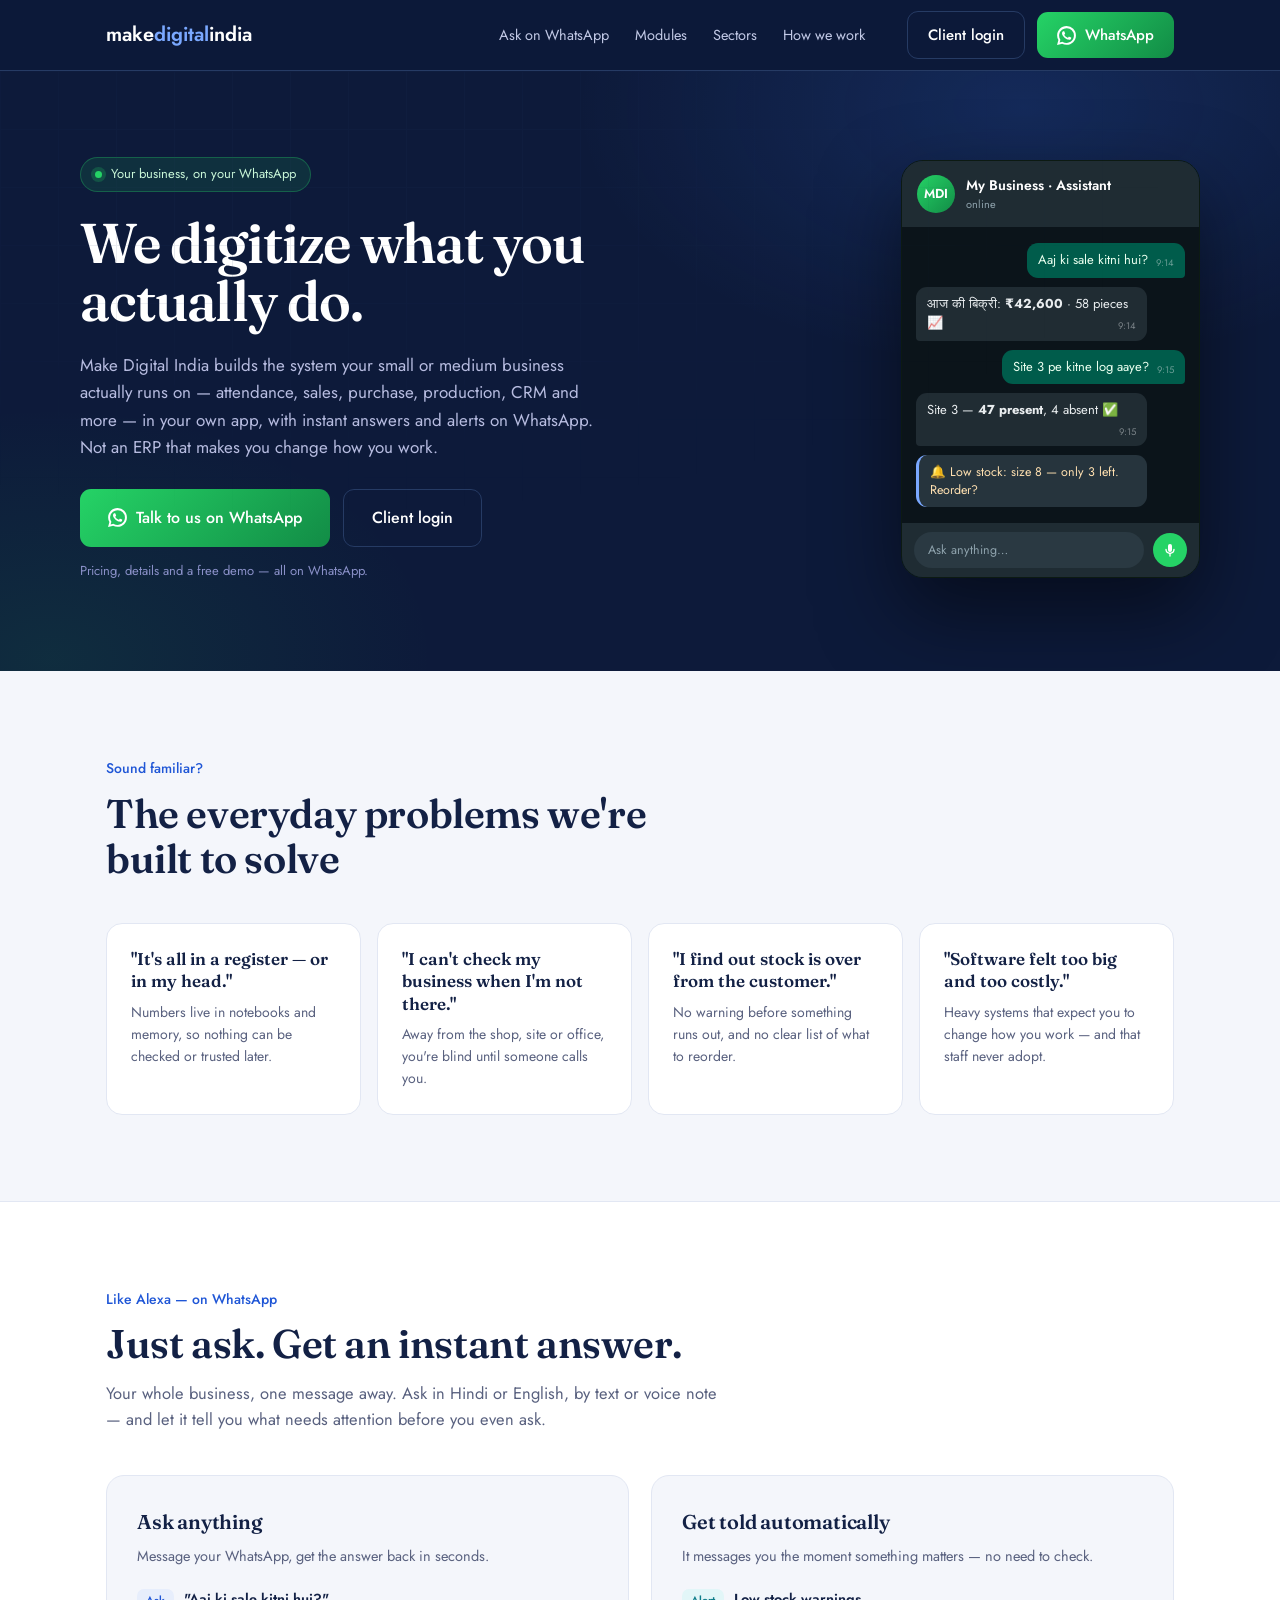
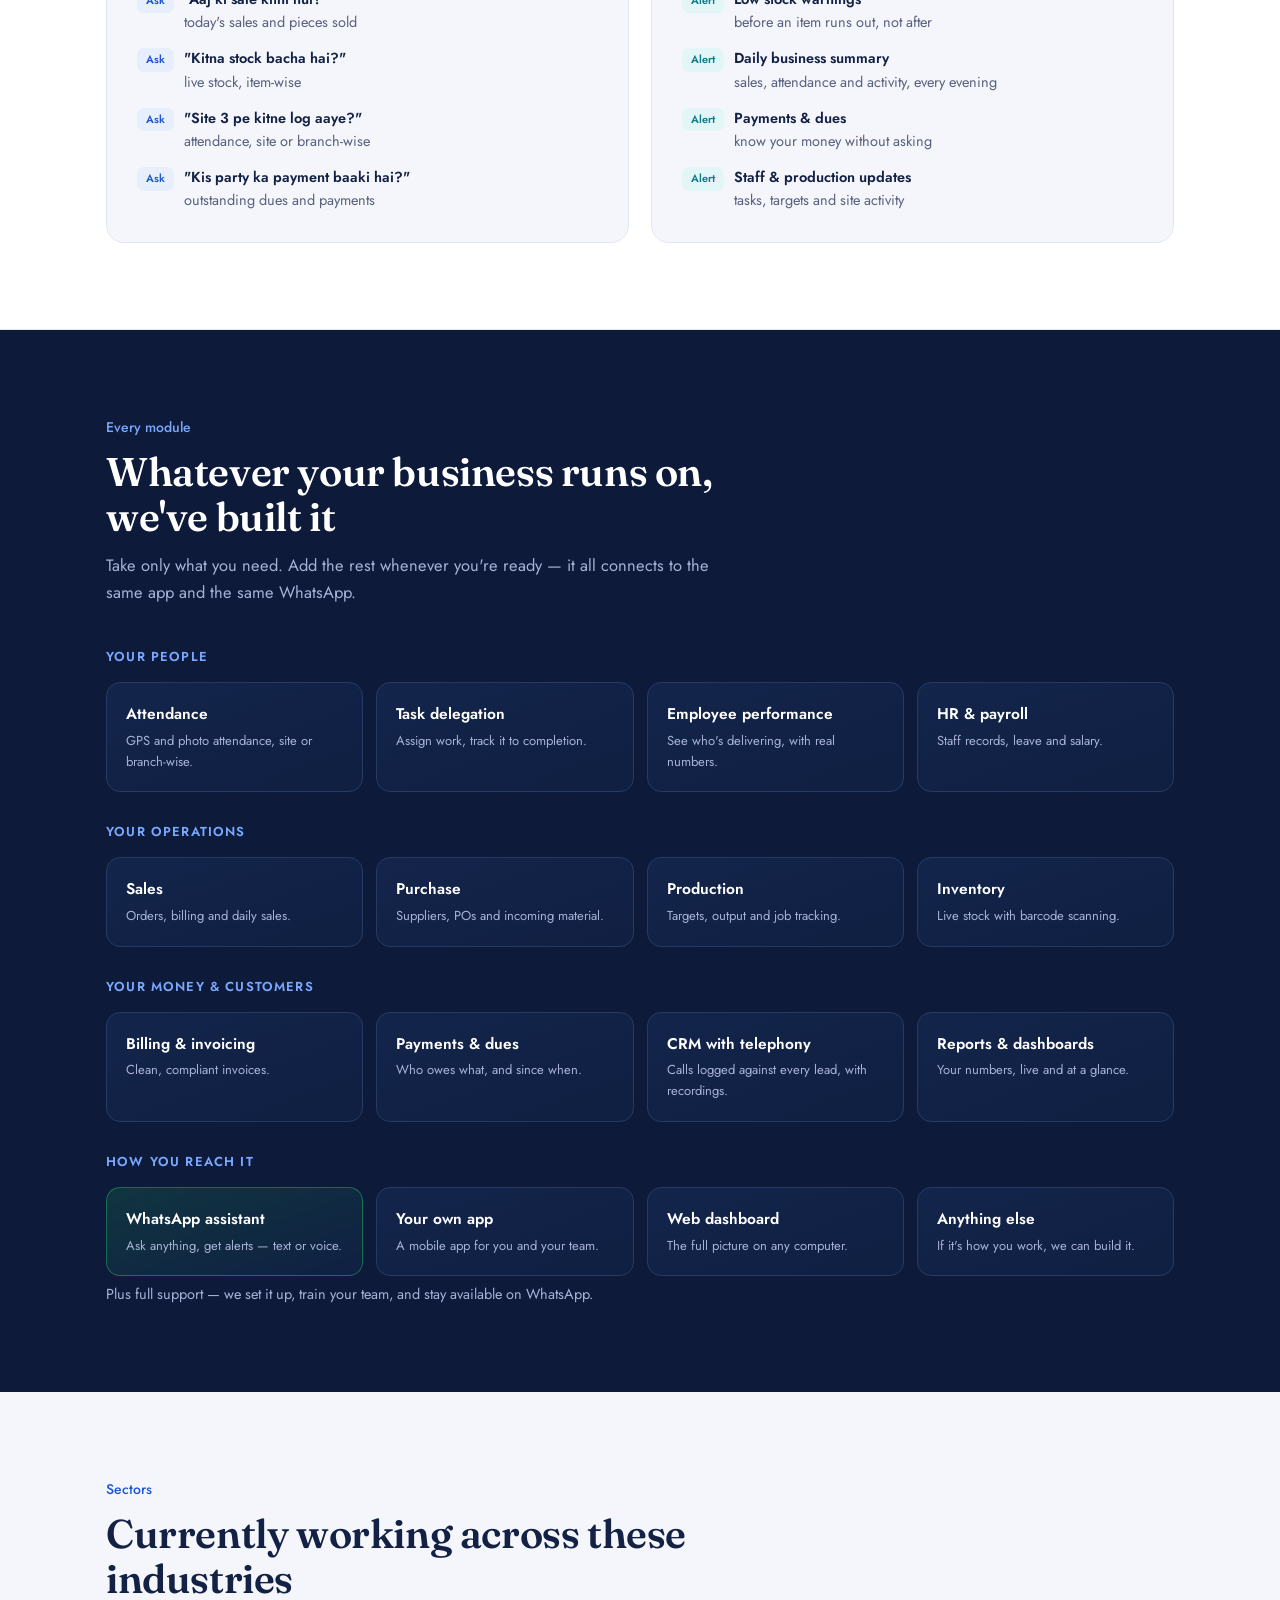
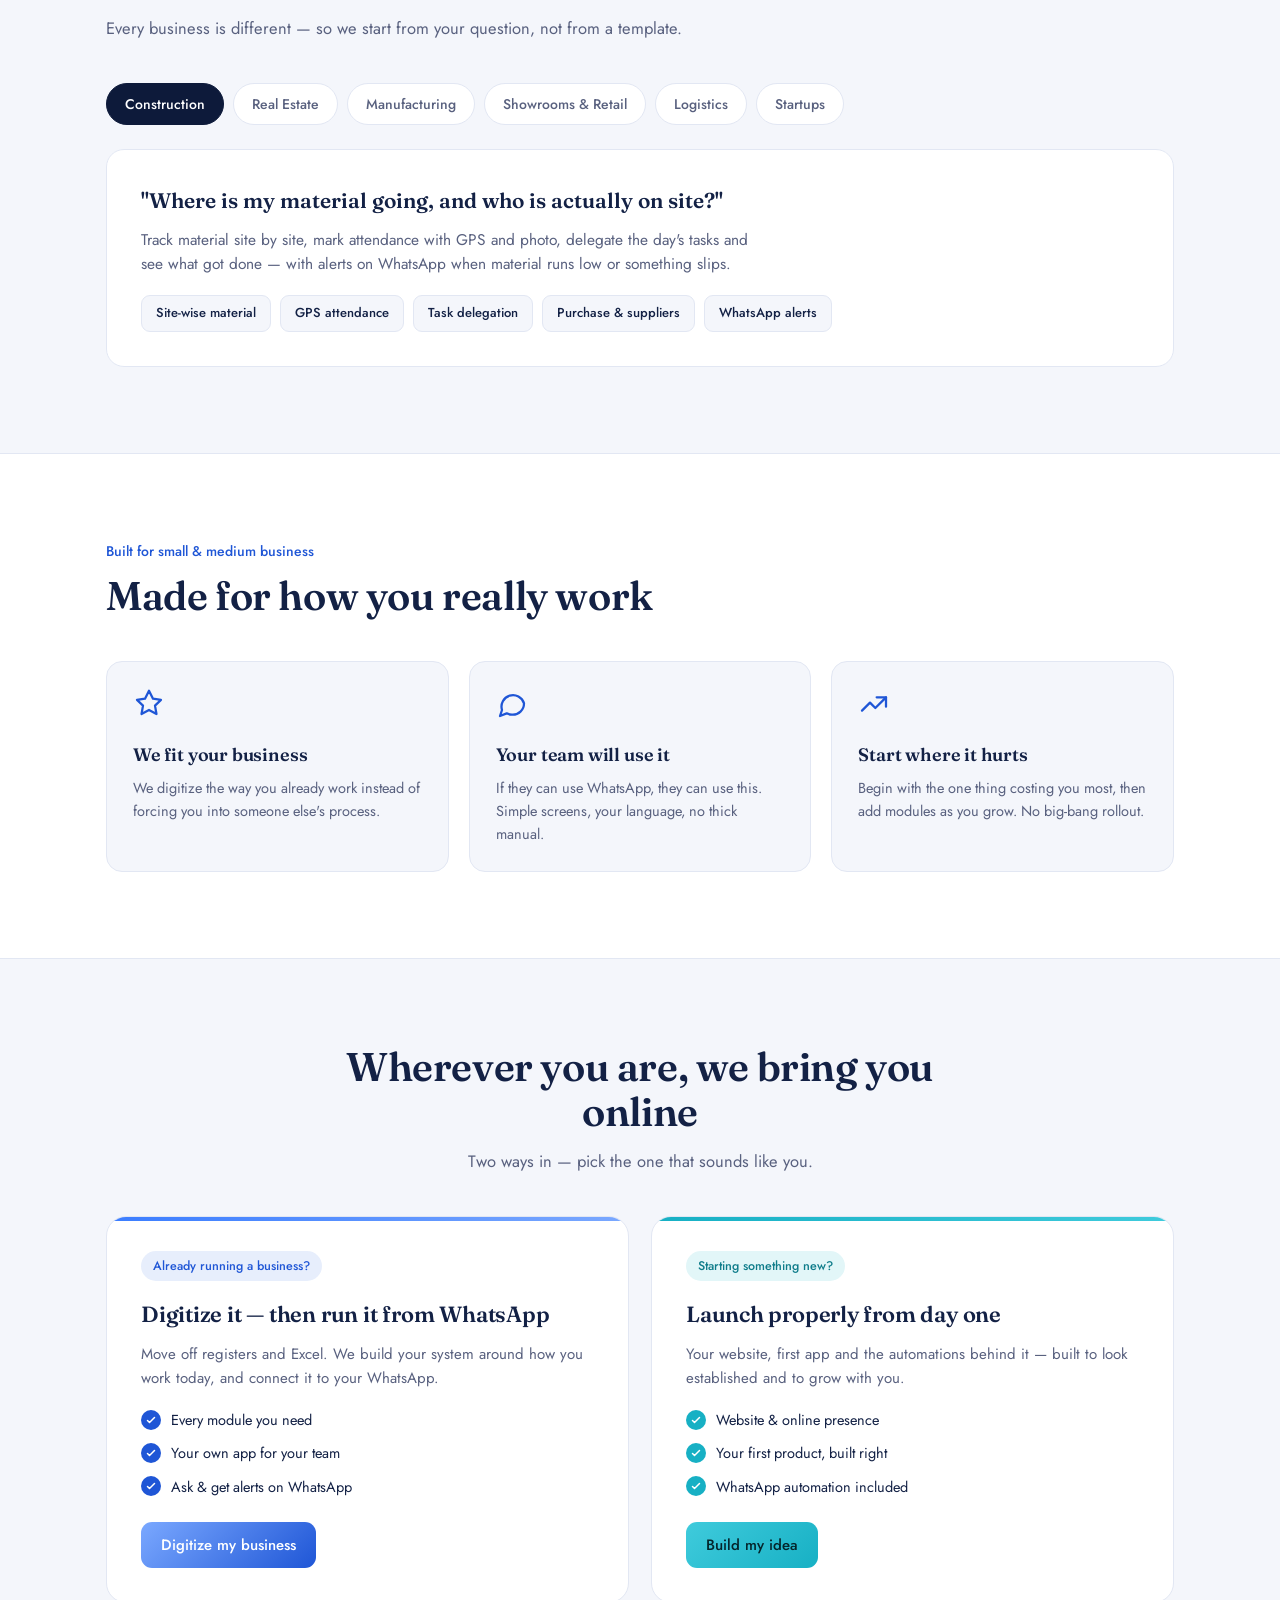
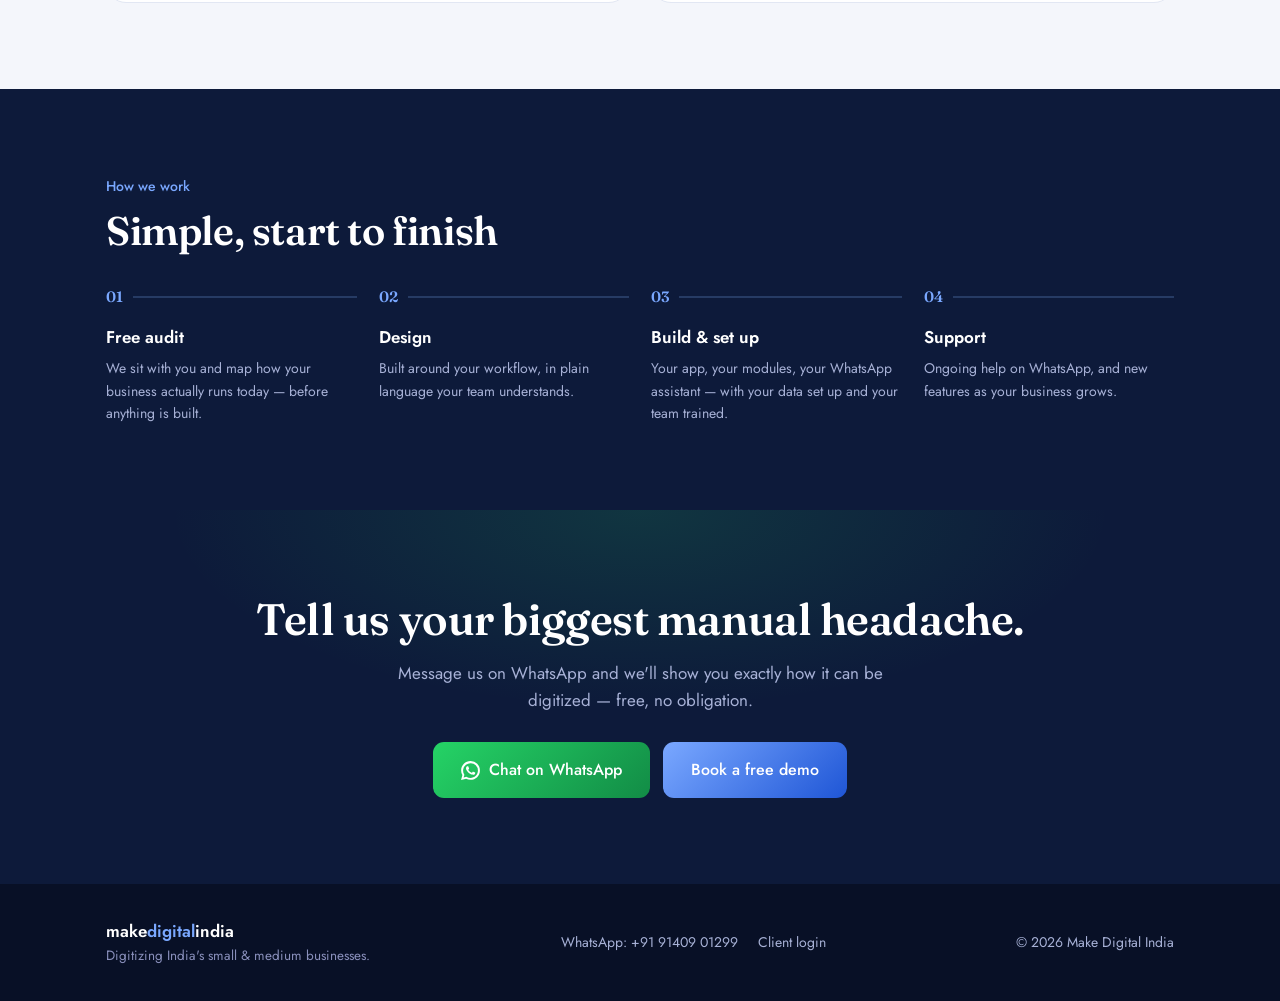
==== commit 08be873b: "Update print statement from 'Hello' to 'Goodbye'" ====
--- a/index.html
+++ b/index.html
@@ -3,8 +3,8 @@
 <head>
 <meta charset="UTF-8" />
 <meta name="viewport" content="width=device-width, initial-scale=1.0" />
-<title>Make Digital India — run your business from WhatsApp</title>
-<meta name="description" content="Make Digital India digitizes your business so you can run it from WhatsApp — ask for sales, stock and alerts by text or voice, in Hindi or English. Like Alexa, for your business." />
+<title>Make Digital India — digitizing India's small &amp; medium businesses</title>
+<meta name="description" content="Make Digital India digitizes small and medium businesses across every sector — attendance, sales, purchase, production, CRM and more — in your own app, with answers and alerts on WhatsApp." />
 <link rel="preconnect" href="https://fonts.googleapis.com" />
 <link rel="preconnect" href="https://fonts.gstatic.com" crossorigin />
 <link href="https://fonts.googleapis.com/css2?family=Fraunces:opsz,wght@9..144,400;9..144,500;9..144,600;9..144,700&family=Jost:wght@300;400;500;600&display=swap" rel="stylesheet" />
@@ -13,7 +13,7 @@
     --ink:#0d1a3a; --ink-2:#132449; --ink-3:#1b2f5c; --line:#263b64;
     --brand:#3b7dff; --brand-2:#7aa8ff; --brand-deep:#1f56d6;
     --acc:#17b0c4; --acc-2:#3fcbdc; --wa:#25d366; --wa-d:#128c46;
-    --paper:#f4f6fb; --card:#ffffff; --cardline:#e2e7f3;
+    --paper:#f4f6fb; --card:#fff; --cardline:#e2e7f3;
     --ink-text:#132145; --muted:#59617f; --muted-d:#a7b1d6;
   }
   *,*::before,*::after{box-sizing:border-box;margin:0;padding:0}
@@ -21,16 +21,16 @@
   body{font-family:'Jost',system-ui,sans-serif;color:var(--ink-text);background:var(--ink);line-height:1.6;-webkit-font-smoothing:antialiased}
   a{color:inherit;text-decoration:none}
   .wrap{width:100%;max-width:1120px;margin:0 auto;padding:0 26px}
-  h1,h2,h3,.serif{font-family:'Fraunces',Georgia,serif;letter-spacing:-.01em}
+  h1,h2,h3{font-family:'Fraunces',Georgia,serif;letter-spacing:-.01em}
   .logo{font-family:'Jost',sans-serif;font-weight:600}.logo b{color:var(--brand-2);font-weight:600}
 
   header.nav{position:sticky;top:0;z-index:50;background:rgba(13,26,58,.85);backdrop-filter:blur(12px);-webkit-backdrop-filter:blur(12px);border-bottom:1px solid var(--line)}
   .nav-in{display:flex;align-items:center;gap:20px;height:70px}
   .logo{color:#fff;font-size:20px}
-  .nav-links{display:flex;gap:28px;margin-left:auto}
+  .nav-links{display:flex;gap:26px;margin-left:auto}
   .nav-links a{color:#c2c9e6;font-size:14.5px}.nav-links a:hover{color:#fff}
   .nav-actions{display:flex;align-items:center;gap:12px;margin-left:22px}
-  .btn{display:inline-flex;align-items:center;justify-content:center;gap:9px;font-family:'Jost',sans-serif;font-weight:500;font-size:15px;padding:11px 20px;border-radius:11px;cursor:pointer;border:0;transition:transform .12s,filter .2s,background .2s;white-space:nowrap}
+  .btn{display:inline-flex;align-items:center;justify-content:center;gap:9px;font-family:'Jost',sans-serif;font-weight:500;font-size:15px;padding:11px 20px;border-radius:11px;cursor:pointer;border:0;transition:transform .12s,filter .2s;white-space:nowrap}
   .btn:active{transform:scale(.98)}
   .btn-login{background:transparent;color:#fff;border:1.5px solid var(--line)}.btn-login:hover{background:var(--ink-3)}
   .btn-wa{background:linear-gradient(135deg,var(--wa),var(--wa-d));color:#fff}.btn-wa:hover{filter:brightness(1.06)}
@@ -42,23 +42,21 @@
   .hero{position:relative;overflow:hidden;background:var(--ink);color:#eef0ff}
   .hero::before{content:"";position:absolute;inset:0;background:radial-gradient(720px 420px at 80% 6%, rgba(59,125,255,.16), transparent 62%),radial-gradient(640px 420px at 4% 98%, rgba(37,211,102,.1), transparent 60%)}
   .hero::after{content:"";position:absolute;inset:0;background-image:linear-gradient(var(--line) 1px,transparent 1px),linear-gradient(90deg,var(--line) 1px,transparent 1px);background-size:58px 58px;opacity:.1;mask-image:radial-gradient(90% 80% at 25% 15%,#000 20%,transparent 75%)}
-  .hero-in{position:relative;display:grid;grid-template-columns:1.05fr .95fr;gap:52px;align-items:center;padding:88px 0 92px}
+  .hero-in{position:relative;display:grid;grid-template-columns:1.05fr .95fr;gap:52px;align-items:center;padding:86px 0 90px}
   .hero-copy{animation:enter .6s cubic-bezier(.2,.7,.3,1) both}
   .badge{display:inline-flex;align-items:center;gap:9px;font-size:13px;color:#c9f7d8;background:rgba(37,211,102,.12);border:1px solid rgba(37,211,102,.3);padding:6px 14px;border-radius:30px;margin-bottom:22px}
   .badge .d{width:7px;height:7px;border-radius:50%;background:var(--wa);box-shadow:0 0 0 4px rgba(37,211,102,.22)}
-  .hero h1{font-size:clamp(36px,5.4vw,58px);font-weight:600;line-height:1.03;color:#fff;letter-spacing:-.02em}
-  .hero p.lead{margin-top:22px;font-size:17px;color:#b7bce0;max-width:52ch}
+  .hero h1{font-size:clamp(34px,5.2vw,56px);font-weight:600;line-height:1.04;color:#fff;letter-spacing:-.02em}
+  .hero p.lead{margin-top:22px;font-size:17px;color:#b7bce0;max-width:53ch}
   .hero-cta{margin-top:28px;display:flex;gap:13px;flex-wrap:wrap}
   .hero-micro{margin-top:14px;font-size:13px;color:#8a90c8}
 
-  /* whatsapp chat mockup */
   .chat{border-radius:22px;overflow:hidden;box-shadow:0 34px 80px rgba(0,0,0,.5);border:1px solid #0c1a12;animation:enter .7s .12s cubic-bezier(.2,.7,.3,1) both;max-width:390px;margin-left:auto}
   .chat-hd{display:flex;align-items:center;gap:11px;background:#1f2c33;padding:13px 15px}
-  .chat-hd .av{width:38px;height:38px;border-radius:50%;background:linear-gradient(135deg,var(--wa),var(--wa-d));display:grid;place-items:center;color:#fff;font-weight:700;font-size:14px}
-  .chat-hd .nm{color:#fff;font-size:14px;font-weight:600}
-  .chat-hd .st{color:#8fa3ad;font-size:11px}
+  .chat-hd .av{width:38px;height:38px;border-radius:50%;background:linear-gradient(135deg,var(--wa),var(--wa-d));display:grid;place-items:center;color:#fff;font-weight:600;font-size:13px}
+  .chat-hd .nm{color:#fff;font-size:14px;font-weight:600}.chat-hd .st{color:#8fa3ad;font-size:11px}
   .chat-body{background:#0b141a;padding:16px 14px;display:flex;flex-direction:column;gap:9px}
-  .bub{max-width:84%;padding:8px 11px;border-radius:11px;font-size:13px;line-height:1.45;position:relative}
+  .bub{max-width:86%;padding:8px 11px;border-radius:11px;font-size:13px;line-height:1.45}
   .bub .tm{font-size:9.5px;color:rgba(233,237,239,.45);float:right;margin:6px 0 -2px 8px}
   .bub.me{align-self:flex-end;background:#005c4b;color:#e9ffef;border-bottom-right-radius:4px}
   .bub.bot{align-self:flex-start;background:#202c33;color:#e9edef;border-bottom-left-radius:4px}
@@ -71,29 +69,69 @@
   section{padding:86px 0}
   .eyebrow{font-size:14px;color:var(--brand-deep);font-weight:500;margin-bottom:12px}
   .on-ink .eyebrow{color:var(--brand-2)}
-  .head{max-width:60ch;margin-bottom:44px}
-  .head h2{font-size:clamp(28px,3.6vw,42px);font-weight:600;line-height:1.1;color:var(--ink-text)}
+  .head{max-width:62ch;margin-bottom:42px}
+  .head h2{font-size:clamp(27px,3.5vw,40px);font-weight:600;line-height:1.12;color:var(--ink-text)}
   .on-ink .head h2{color:#fff}
   .head p{margin-top:13px;color:var(--muted);font-size:16.5px}.on-ink .head p{color:var(--muted-d)}
 
-  /* just-ask demo */
-  .ask{background:var(--paper)}
+  /* pain */
+  .pain{background:var(--paper)}
+  .pain-grid{display:grid;grid-template-columns:repeat(4,1fr);gap:16px}
+  .pain-card{background:var(--card);border:1px solid var(--cardline);border-radius:16px;padding:24px}
+  .pain-card .q{font-family:'Fraunces',serif;font-size:17px;font-weight:600;line-height:1.3;margin-bottom:8px}
+  .pain-card p{color:var(--muted);font-size:14px}
+
+  /* ask */
+  .ask{background:var(--card);border-top:1px solid var(--cardline);border-bottom:1px solid var(--cardline)}
   .ask-grid{display:grid;grid-template-columns:1fr 1fr;gap:22px}
-  .ask-card{background:var(--card);border:1px solid var(--cardline);border-radius:18px;padding:30px}
+  .ask-card{background:var(--paper);border:1px solid var(--cardline);border-radius:18px;padding:30px}
   .ask-card h3{font-size:20px;font-weight:600;margin-bottom:6px}
   .ask-card .lead{color:var(--muted);font-size:14.5px;margin-bottom:20px}
-  .qa{display:grid;gap:12px}
-  .q{display:flex;gap:10px;align-items:flex-start;font-size:14.5px}
-  .q .badge-q{flex:none;font-size:11px;font-weight:600;padding:3px 9px;border-radius:7px;margin-top:1px}
-  .ask-card.ask li{list-style:none}
-  .qcol .q .badge-q{background:#e7eefc;color:var(--brand-deep)}
-  .acol .q .badge-q{background:#e2f6f8;color:#0e7c8a}
-  .q b{font-weight:600}.q span{color:var(--muted)}
-
-  .tracks{background:var(--card);border-top:1px solid var(--cardline);border-bottom:1px solid var(--cardline)}
-  .tracks .head{text-align:center;margin:0 auto 44px}
+  .qa{display:grid;gap:13px}
+  .q-row{display:flex;gap:10px;align-items:flex-start;font-size:14.5px}
+  .q-row .bq{flex:none;font-size:11px;font-weight:600;padding:3px 9px;border-radius:7px;margin-top:2px}
+  .qcol .bq{background:#e7eefc;color:var(--brand-deep)}
+  .acol .bq{background:#e2f6f8;color:#0e7c8a}
+  .q-row b{font-weight:600}.q-row span{color:var(--muted)}
+
+  /* modules */
+  .mods{background:var(--ink);color:#eef0ff}
+  .mod-group{margin-bottom:30px}
+  .mod-group h3{font-family:'Jost',sans-serif;font-size:13px;font-weight:600;letter-spacing:.09em;text-transform:uppercase;color:var(--brand-2);margin-bottom:14px}
+  .mod-grid{display:grid;grid-template-columns:repeat(4,1fr);gap:13px}
+  .mod{background:linear-gradient(160deg,rgba(27,47,92,.5),rgba(19,36,73,.5));border:1px solid var(--line);border-radius:14px;padding:19px;transition:transform .16s,border-color .16s}
+  .mod:hover{transform:translateY(-3px);border-color:rgba(59,125,255,.45)}
+  .mod.feat{background:linear-gradient(160deg,rgba(37,211,102,.15),rgba(19,36,73,.6));border-color:rgba(37,211,102,.4)}
+  .mod h4{font-family:'Jost',sans-serif;font-size:15.5px;font-weight:600;color:#fff;margin-bottom:4px}
+  .mod p{color:var(--muted-d);font-size:13px}
+  .mod-note{margin-top:6px;color:var(--muted-d);font-size:14.5px}
+
+  /* sectors */
+  .ind{background:var(--paper)}
+  .ind-tabs{display:flex;flex-wrap:wrap;gap:9px;margin-bottom:24px}
+  .ind-tab{font-family:'Jost',sans-serif;font-size:14px;font-weight:500;padding:10px 18px;border-radius:30px;border:1.5px solid var(--cardline);background:var(--card);color:var(--muted);cursor:pointer;transition:all .15s}
+  .ind-tab:hover{border-color:var(--brand-deep);color:var(--brand-deep)}
+  .ind-tab.active{background:var(--ink);color:#fff;border-color:var(--ink)}
+  .ind-panel{display:none;background:var(--card);border:1px solid var(--cardline);border-radius:18px;padding:34px}
+  .ind-panel.active{display:block;animation:fade .3s ease both}
+  .ind-panel .askq{font-family:'Fraunces',serif;font-size:21px;font-weight:600;color:var(--ink-text);margin-bottom:10px}
+  .ind-panel p{color:var(--muted);font-size:15.5px;max-width:68ch;margin-bottom:18px}
+  .ind-tags{display:flex;flex-wrap:wrap;gap:9px}
+  .ind-tags span{font-size:13px;font-weight:500;color:var(--ink-text);background:var(--paper);border:1px solid var(--cardline);padding:7px 14px;border-radius:9px}
+
+  /* built for smb */
+  .smb{background:var(--card);border-top:1px solid var(--cardline)}
+  .smb-grid{display:grid;grid-template-columns:repeat(3,1fr);gap:20px}
+  .smb-card{border:1px solid var(--cardline);border-radius:16px;padding:26px;background:var(--paper)}
+  .smb-card .ic{width:32px;height:32px;color:var(--brand-deep);margin-bottom:13px}
+  .smb-card h3{font-size:18px;font-weight:600;margin-bottom:6px}
+  .smb-card p{color:var(--muted);font-size:14.5px}
+
+  /* tracks */
+  .tracks{background:var(--paper);border-top:1px solid var(--cardline)}
+  .tracks .head{text-align:center;margin:0 auto 42px}
   .track-grid{display:grid;grid-template-columns:1fr 1fr;gap:22px}
-  .track{background:var(--paper);border:1px solid var(--cardline);border-radius:20px;padding:34px;position:relative;overflow:hidden}
+  .track{background:var(--card);border:1px solid var(--cardline);border-radius:20px;padding:34px;position:relative;overflow:hidden}
   .track::before{content:"";position:absolute;top:0;left:0;right:0;height:4px}
   .track.est::before{background:linear-gradient(90deg,var(--brand),var(--brand-2))}
   .track.new::before{background:linear-gradient(90deg,var(--acc),var(--acc-2))}
@@ -102,32 +140,11 @@
   .track h3{font-size:22px;font-weight:600;margin-bottom:10px}
   .track > p{color:var(--muted);font-size:15px;margin-bottom:18px}
   .track ul{list-style:none;display:grid;gap:10px;margin-bottom:24px}
-  .track li{display:flex;gap:10px;align-items:center;font-size:14.5px;color:var(--ink-text)}
+  .track li{display:flex;gap:10px;align-items:center;font-size:14.5px}
   .track li .c{flex:none;width:20px;height:20px;border-radius:50%;display:grid;place-items:center;color:#fff}
   .track.est li .c{background:var(--brand-deep)}.track.new li .c{background:var(--acc)}
 
-  .sol{background:var(--ink);color:#eef0ff}
-  .sol-grid{display:grid;grid-template-columns:repeat(4,1fr);gap:16px}
-  .sol-card{background:linear-gradient(160deg,rgba(27,47,92,.5),rgba(19,36,73,.5));border:1px solid var(--line);border-radius:16px;padding:24px;transition:transform .16s,border-color .16s}
-  .sol-card:hover{transform:translateY(-4px);border-color:rgba(59,125,255,.45)}
-  .sol-card.feat{background:linear-gradient(160deg,rgba(37,211,102,.14),rgba(19,36,73,.6));border-color:rgba(37,211,102,.4)}
-  .sol-card .ic{width:30px;height:30px;color:var(--brand-2);margin-bottom:14px}
-  .sol-card.feat .ic{color:#3ee07d}
-  .sol-card h3{font-size:16.5px;font-weight:600;color:#fff;margin-bottom:6px;font-family:'Jost',sans-serif;letter-spacing:0}
-  .sol-card p{color:var(--muted-d);font-size:13.5px}
-
-  .ind{background:var(--paper)}
-  .ind-tabs{display:flex;flex-wrap:wrap;gap:9px;margin-bottom:26px}
-  .ind-tab{font-family:'Jost',sans-serif;font-size:14px;font-weight:500;padding:10px 18px;border-radius:30px;border:1.5px solid var(--cardline);background:var(--card);color:var(--muted);cursor:pointer;transition:all .15s}
-  .ind-tab:hover{border-color:var(--brand-deep);color:var(--brand-deep)}
-  .ind-tab.active{background:var(--ink);color:#fff;border-color:var(--ink)}
-  .ind-panel{display:none;background:var(--card);border:1px solid var(--cardline);border-radius:18px;padding:34px}
-  .ind-panel.active{display:block;animation:fade .3s ease both}
-  .ind-panel h3{font-size:22px;font-weight:600;margin-bottom:10px}
-  .ind-panel p{color:var(--muted);font-size:15.5px;max-width:66ch;margin-bottom:18px}
-  .ind-tags{display:flex;flex-wrap:wrap;gap:9px}
-  .ind-tags span{font-size:13px;font-weight:500;color:var(--ink-text);background:var(--paper);border:1px solid var(--cardline);padding:7px 14px;border-radius:9px}
-
+  /* how */
   .how{background:var(--ink);color:#eef0ff}
   .steps{display:grid;grid-template-columns:repeat(4,1fr);gap:22px;counter-reset:s}
   .step{position:relative;padding-top:18px;border-top:2px solid var(--line)}
@@ -136,8 +153,8 @@
   .step p{color:var(--muted-d);font-size:14px}
 
   .cta{background:radial-gradient(760px 320px at 50% 0%, rgba(37,211,102,.15), transparent 62%),var(--ink);color:#fff;text-align:center}
-  .cta h2{font-size:clamp(30px,4.2vw,46px);font-weight:600;line-height:1.08}
-  .cta p{color:var(--muted-d);margin:16px auto 28px;max-width:50ch;font-size:17px}
+  .cta h2{font-size:clamp(29px,4vw,44px);font-weight:600;line-height:1.08}
+  .cta p{color:var(--muted-d);margin:16px auto 28px;max-width:52ch;font-size:17px}
   .cta .row{display:flex;gap:13px;justify-content:center;flex-wrap:wrap}
 
   footer{background:#081026;color:var(--muted-d);padding:34px 0;font-size:14px}
@@ -149,14 +166,15 @@
 
   @media (max-width:900px){
     .nav-links{display:none}
-    .hero-in{grid-template-columns:1fr;gap:40px;padding:56px 0 66px}
+    .hero-in{grid-template-columns:1fr;gap:38px;padding:54px 0 64px}
     .chat{margin:0 auto}
-    .ask-grid{grid-template-columns:1fr}
-    .sol-grid{grid-template-columns:1fr 1fr}
+    .pain-grid{grid-template-columns:1fr 1fr}
+    .ask-grid,.track-grid{grid-template-columns:1fr}
+    .mod-grid{grid-template-columns:1fr 1fr}
+    .smb-grid{grid-template-columns:1fr}
     .steps{grid-template-columns:1fr 1fr;gap:26px 22px}
-    .track-grid{grid-template-columns:1fr}
   }
-  @media (max-width:560px){ .sol-grid{grid-template-columns:1fr} .steps{grid-template-columns:1fr} .nav-actions .btn-login{display:none} }
+  @media (max-width:560px){ .pain-grid,.mod-grid,.steps{grid-template-columns:1fr} .nav-actions .btn-login{display:none} }
   @media (prefers-reduced-motion:reduce){*{animation:none!important;transition:none!important}html{scroll-behavior:auto}}
   @keyframes enter{from{opacity:0;transform:translateY(16px)}to{opacity:1;transform:none}}
   @keyframes fade{from{opacity:0}to{opacity:1}}
@@ -168,10 +186,10 @@
   <div class="wrap nav-in">
     <a class="logo" href="/">make<b>digital</b>india</a>
     <nav class="nav-links">
-      <a href="#ask">Ask anything</a>
-      <a href="#tracks">Who we help</a>
-      <a href="#solutions">Solutions</a>
-      <a href="#industries">Industries</a>
+      <a href="#ask">Ask on WhatsApp</a>
+      <a href="#modules">Modules</a>
+      <a href="#sectors">Sectors</a>
+      <a href="#how">How we work</a>
     </nav>
     <div class="nav-actions">
       <a class="btn btn-login" href="/login.html">Client login</a>
@@ -184,17 +202,16 @@
 <section class="hero" style="padding:0">
   <div class="wrap hero-in">
     <div class="hero-copy">
-      <div class="badge"><span class="d"></span>Your business, on WhatsApp</div>
-      <h1>Just ask WhatsApp anything about your business.</h1>
-      <p class="lead">We digitize your business so you can run it straight from WhatsApp — like Alexa or Siri, but for your shop, site or firm. Ask for today's sales, check stock, get low-stock and payment alerts — by text or voice note, in Hindi or English. No app, no dashboard, no training.</p>
+      <div class="badge"><span class="d"></span>Your business, on your WhatsApp</div>
+      <h1>We digitize what you actually do.</h1>
+      <p class="lead">Make Digital India builds the system your small or medium business actually runs on — attendance, sales, purchase, production, CRM and more — in your own app, with instant answers and alerts on WhatsApp. Not an ERP that makes you change how you work.</p>
       <div class="hero-cta">
-        <a class="btn btn-wa btn-lg wa" href="#"><svg class="wa-ic" viewBox="0 0 24 24"><path d="M17.5 14.4c-.3-.15-1.7-.85-2-.95-.26-.1-.45-.15-.64.15-.19.28-.73.94-.9 1.13-.16.19-.33.21-.61.07-.3-.15-1.25-.46-2.38-1.47-.88-.78-1.47-1.75-1.64-2.04-.17-.29-.02-.44.13-.59.13-.13.29-.34.44-.51.15-.17.19-.29.29-.48.1-.19.05-.36-.02-.51-.08-.15-.64-1.55-.88-2.12-.23-.55-.47-.48-.64-.49h-.55c-.19 0-.5.07-.76.36-.26.29-1 .98-1 2.38s1.02 2.76 1.17 2.95c.14.19 2.01 3.08 4.88 4.32.68.29 1.21.47 1.63.6.68.22 1.31.19 1.8.11.55-.08 1.7-.69 1.94-1.36.24-.67.24-1.24.17-1.36-.07-.12-.26-.19-.55-.34zM12.05 21.5h-.02a9.4 9.4 0 0 1-4.79-1.31l-.34-.2-3.56.93.95-3.47-.22-.36a9.38 9.38 0 0 1 14.56-11.6 9.32 9.32 0 0 1 2.75 6.64c0 5.18-4.22 9.38-9.49 9.38zM20.52 3.49A11.77 11.77 0 0 0 12.05.01C5.5.01.18 5.33.18 11.87c0 2.09.55 4.13 1.59 5.93L.08 24l6.34-1.66a11.82 11.82 0 0 0 5.63 1.43h.01c6.54 0 11.86-5.32 11.86-11.86 0-3.17-1.23-6.15-3.47-8.42z"/></svg>Try it on WhatsApp</a>
+        <a class="btn btn-wa btn-lg wa" href="#"><svg class="wa-ic" viewBox="0 0 24 24"><path d="M17.5 14.4c-.3-.15-1.7-.85-2-.95-.26-.1-.45-.15-.64.15-.19.28-.73.94-.9 1.13-.16.19-.33.21-.61.07-.3-.15-1.25-.46-2.38-1.47-.88-.78-1.47-1.75-1.64-2.04-.17-.29-.02-.44.13-.59.13-.13.29-.34.44-.51.15-.17.19-.29.29-.48.1-.19.05-.36-.02-.51-.08-.15-.64-1.55-.88-2.12-.23-.55-.47-.48-.64-.49h-.55c-.19 0-.5.07-.76.36-.26.29-1 .98-1 2.38s1.02 2.76 1.17 2.95c.14.19 2.01 3.08 4.88 4.32.68.29 1.21.47 1.63.6.68.22 1.31.19 1.8.11.55-.08 1.7-.69 1.94-1.36.24-.67.24-1.24.17-1.36-.07-.12-.26-.19-.55-.34zM12.05 21.5h-.02a9.4 9.4 0 0 1-4.79-1.31l-.34-.2-3.56.93.95-3.47-.22-.36a9.38 9.38 0 0 1 14.56-11.6 9.32 9.32 0 0 1 2.75 6.64c0 5.18-4.22 9.38-9.49 9.38zM20.52 3.49A11.77 11.77 0 0 0 12.05.01C5.5.01.18 5.33.18 11.87c0 2.09.55 4.13 1.59 5.93L.08 24l6.34-1.66a11.82 11.82 0 0 0 5.63 1.43h.01c6.54 0 11.86-5.32 11.86-11.86 0-3.17-1.23-6.15-3.47-8.42z"/></svg>Talk to us on WhatsApp</a>
         <a class="btn btn-login btn-lg" href="/login.html">Client login</a>
       </div>
       <div class="hero-micro">Pricing, details and a free demo — all on WhatsApp.</div>
     </div>
 
-    <!-- WhatsApp chat mockup -->
     <div class="chat" aria-hidden="true">
       <div class="chat-hd">
         <div class="av">MDI</div>
@@ -202,10 +219,10 @@
       </div>
       <div class="chat-body">
         <div class="bub me">Aaj ki sale kitni hui?<span class="tm">9:14</span></div>
-        <div class="bub bot">आज की बिक्री: <b>₹42,600</b> · 58 जोड़ी 📈<span class="tm">9:14</span></div>
-        <div class="bub me">PL-351 ka stock?<span class="tm">9:15</span></div>
-        <div class="bub bot">PL-351 CUSHION — <b>24 pairs</b> · sizes 6–10 ✅<span class="tm">9:15</span></div>
-        <div class="bub alert">🔔 Low stock alert: Bata Comfit size 8 — only 3 left</div>
+        <div class="bub bot">आज की बिक्री: <b>₹42,600</b> · 58 pieces 📈<span class="tm">9:14</span></div>
+        <div class="bub me">Site 3 pe kitne log aaye?<span class="tm">9:15</span></div>
+        <div class="bub bot">Site 3 — <b>47 present</b>, 4 absent ✅<span class="tm">9:15</span></div>
+        <div class="bub alert">🔔 Low stock: size 8 — only 3 left. Reorder?</div>
       </div>
       <div class="chat-input">
         <div class="box">Ask anything…</div>
@@ -215,7 +232,23 @@
   </div>
 </section>
 
-<!-- just ask -->
+<!-- pain -->
+<section class="pain">
+  <div class="wrap">
+    <div class="head">
+      <div class="eyebrow">Sound familiar?</div>
+      <h2>The everyday problems we're built to solve</h2>
+    </div>
+    <div class="pain-grid">
+      <div class="pain-card"><div class="q">"It's all in a register — or in my head."</div><p>Numbers live in notebooks and memory, so nothing can be checked or trusted later.</p></div>
+      <div class="pain-card"><div class="q">"I can't check my business when I'm not there."</div><p>Away from the shop, site or office, you're blind until someone calls you.</p></div>
+      <div class="pain-card"><div class="q">"I find out stock is over from the customer."</div><p>No warning before something runs out, and no clear list of what to reorder.</p></div>
+      <div class="pain-card"><div class="q">"Software felt too big and too costly."</div><p>Heavy systems that expect you to change how you work — and that staff never adopt.</p></div>
+    </div>
+  </div>
+</section>
+
+<!-- ask -->
 <section class="ask" id="ask">
   <div class="wrap">
     <div class="head">
@@ -226,113 +259,197 @@
     <div class="ask-grid">
       <div class="ask-card qcol">
         <h3>Ask anything</h3>
-        <div class="lead">Type or voice-note your WhatsApp, get the answer back in seconds.</div>
+        <div class="lead">Message your WhatsApp, get the answer back in seconds.</div>
         <div class="qa">
-          <div class="q"><span class="badge-q">Ask</span><div><b>"Aaj ki sale kitni hui?"</b><br><span>→ today's sales &amp; number of pieces</span></div></div>
-          <div class="q"><span class="badge-q">Ask</span><div><b>"PL-351 ka stock kitna hai?"</b><br><span>→ live stock, size-wise</span></div></div>
-          <div class="q"><span class="badge-q">Ask</span><div><b>"Kaun se items khatam ho rahe hain?"</b><br><span>→ everything that needs reordering</span></div></div>
-          <div class="q"><span class="badge-q">Ask</span><div><b>"Is mahine ka total?"</b><br><span>→ this month's summary</span></div></div>
+          <div class="q-row"><span class="bq">Ask</span><div><b>"Aaj ki sale kitni hui?"</b><br><span>today's sales and pieces sold</span></div></div>
+          <div class="q-row"><span class="bq">Ask</span><div><b>"Kitna stock bacha hai?"</b><br><span>live stock, item-wise</span></div></div>
+          <div class="q-row"><span class="bq">Ask</span><div><b>"Site 3 pe kitne log aaye?"</b><br><span>attendance, site or branch-wise</span></div></div>
+          <div class="q-row"><span class="bq">Ask</span><div><b>"Kis party ka payment baaki hai?"</b><br><span>outstanding dues and payments</span></div></div>
         </div>
       </div>
       <div class="ask-card acol">
         <h3>Get told automatically</h3>
         <div class="lead">It messages you the moment something matters — no need to check.</div>
         <div class="qa">
-          <div class="q"><span class="badge-q">Alert</span><div><b>Low stock warnings</b><br><span>the moment an item drops below your limit</span></div></div>
-          <div class="q"><span class="badge-q">Alert</span><div><b>Daily sales summary</b><br><span>every evening, automatically</span></div></div>
-          <div class="q"><span class="badge-q">Alert</span><div><b>Payments received &amp; dues</b><br><span>know your money without asking</span></div></div>
-          <div class="q"><span class="badge-q">Alert</span><div><b>Staff &amp; site updates</b><br><span>attendance, tasks and site activity</span></div></div>
+          <div class="q-row"><span class="bq">Alert</span><div><b>Low stock warnings</b><br><span>before an item runs out, not after</span></div></div>
+          <div class="q-row"><span class="bq">Alert</span><div><b>Daily business summary</b><br><span>sales, attendance and activity, every evening</span></div></div>
+          <div class="q-row"><span class="bq">Alert</span><div><b>Payments &amp; dues</b><br><span>know your money without asking</span></div></div>
+          <div class="q-row"><span class="bq">Alert</span><div><b>Staff &amp; production updates</b><br><span>tasks, targets and site activity</span></div></div>
         </div>
       </div>
     </div>
   </div>
 </section>
 
-<!-- two tracks -->
+<!-- modules -->
+<section class="mods on-ink" id="modules">
+  <div class="wrap">
+    <div class="head">
+      <div class="eyebrow">Every module</div>
+      <h2>Whatever your business runs on, we've built it</h2>
+      <p>Take only what you need. Add the rest whenever you're ready — it all connects to the same app and the same WhatsApp.</p>
+    </div>
+
+    <div class="mod-group">
+      <h3>Your people</h3>
+      <div class="mod-grid">
+        <div class="mod"><h4>Attendance</h4><p>GPS and photo attendance, site or branch-wise.</p></div>
+        <div class="mod"><h4>Task delegation</h4><p>Assign work, track it to completion.</p></div>
+        <div class="mod"><h4>Employee performance</h4><p>See who's delivering, with real numbers.</p></div>
+        <div class="mod"><h4>HR &amp; payroll</h4><p>Staff records, leave and salary.</p></div>
+      </div>
+    </div>
+
+    <div class="mod-group">
+      <h3>Your operations</h3>
+      <div class="mod-grid">
+        <div class="mod"><h4>Sales</h4><p>Orders, billing and daily sales.</p></div>
+        <div class="mod"><h4>Purchase</h4><p>Suppliers, POs and incoming material.</p></div>
+        <div class="mod"><h4>Production</h4><p>Targets, output and job tracking.</p></div>
+        <div class="mod"><h4>Inventory</h4><p>Live stock with barcode scanning.</p></div>
+      </div>
+    </div>
+
+    <div class="mod-group">
+      <h3>Your money &amp; customers</h3>
+      <div class="mod-grid">
+        <div class="mod"><h4>Billing &amp; invoicing</h4><p>Clean, compliant invoices.</p></div>
+        <div class="mod"><h4>Payments &amp; dues</h4><p>Who owes what, and since when.</p></div>
+        <div class="mod"><h4>CRM with telephony</h4><p>Calls logged against every lead, with recordings.</p></div>
+        <div class="mod"><h4>Reports &amp; dashboards</h4><p>Your numbers, live and at a glance.</p></div>
+      </div>
+    </div>
+
+    <div class="mod-group" style="margin-bottom:0">
+      <h3>How you reach it</h3>
+      <div class="mod-grid">
+        <div class="mod feat"><h4>WhatsApp assistant</h4><p>Ask anything, get alerts — text or voice.</p></div>
+        <div class="mod"><h4>Your own app</h4><p>A mobile app for you and your team.</p></div>
+        <div class="mod"><h4>Web dashboard</h4><p>The full picture on any computer.</p></div>
+        <div class="mod"><h4>Anything else</h4><p>If it's how you work, we can build it.</p></div>
+      </div>
+      <div class="mod-note">Plus full support — we set it up, train your team, and stay available on WhatsApp.</div>
+    </div>
+  </div>
+</section>
+
+<!-- sectors -->
+<section class="ind" id="sectors">
+  <div class="wrap">
+    <div class="head">
+      <div class="eyebrow">Sectors</div>
+      <h2>Currently working across these industries</h2>
+      <p>Every business is different — so we start from your question, not from a template.</p>
+    </div>
+    <div class="ind-tabs">
+      <button class="ind-tab active" onclick="showInd('construction',this)">Construction</button>
+      <button class="ind-tab" onclick="showInd('realestate',this)">Real Estate</button>
+      <button class="ind-tab" onclick="showInd('manufacturing',this)">Manufacturing</button>
+      <button class="ind-tab" onclick="showInd('showrooms',this)">Showrooms &amp; Retail</button>
+      <button class="ind-tab" onclick="showInd('logistics',this)">Logistics</button>
+      <button class="ind-tab" onclick="showInd('startups',this)">Startups</button>
+    </div>
+
+    <div id="panel-construction" class="ind-panel active">
+      <div class="askq">"Where is my material going, and who is actually on site?"</div>
+      <p>Track material site by site, mark attendance with GPS and photo, delegate the day's tasks and see what got done — with alerts on WhatsApp when material runs low or something slips.</p>
+      <div class="ind-tags"><span>Site-wise material</span><span>GPS attendance</span><span>Task delegation</span><span>Purchase &amp; suppliers</span><span>WhatsApp alerts</span></div>
+    </div>
+    <div id="panel-realestate" class="ind-panel">
+      <div class="askq">"How do I stop losing leads and chase payments on time?"</div>
+      <p>CRM with integrated telephony — every call logged against the lead, with recordings and follow-up reminders, so nothing is forgotten. Payments and dues tracked to the last rupee.</p>
+      <div class="ind-tags"><span>CRM + telephony</span><span>Call recordings</span><span>Follow-ups</span><span>Payments &amp; dues</span><span>Reports</span></div>
+    </div>
+    <div id="panel-manufacturing" class="ind-panel">
+      <div class="askq">"Is production on target, and where are we losing time?"</div>
+      <p>Production targets and output tracked shift by shift, purchase and raw material in one place, staff attendance and performance visible — so delays show up while you can still fix them.</p>
+      <div class="ind-tags"><span>Production tracking</span><span>Raw material</span><span>Purchase</span><span>Shift attendance</span><span>Performance</span></div>
+    </div>
+    <div id="panel-showrooms" class="ind-panel">
+      <div class="askq">"What's selling, and what's about to finish?"</div>
+      <p>Live stock down to size and colour, barcode scanning from a phone, every sale recorded as it happens, and reorder alerts before an item runs out — not after a customer asks.</p>
+      <div class="ind-tags"><span>Live stock</span><span>Barcode scanning</span><span>Billing</span><span>Reorder alerts</span><span>Daily sales</span></div>
+    </div>
+    <div id="panel-logistics" class="ind-panel">
+      <div class="askq">"Where are my vehicles, and did the delivery actually happen?"</div>
+      <p>Track trips and deliveries, driver attendance and accountability, and turn completed runs into invoices — with WhatsApp updates instead of a dozen phone calls.</p>
+      <div class="ind-tags"><span>Trip &amp; delivery tracking</span><span>Driver attendance</span><span>Proof of delivery</span><span>Invoicing</span></div>
+    </div>
+    <div id="panel-startups" class="ind-panel">
+      <div class="askq">"How do I launch properly without a tech team?"</div>
+      <p>Your website, your first app or system, and the automations behind it — built so you look established from day one, and so it grows with you instead of being rebuilt later.</p>
+      <div class="ind-tags"><span>Website</span><span>First app</span><span>Automations</span><span>WhatsApp assistant</span><span>Grows with you</span></div>
+    </div>
+  </div>
+</section>
+
+<!-- built for smb -->
+<section class="smb">
+  <div class="wrap">
+    <div class="head">
+      <div class="eyebrow">Built for small &amp; medium business</div>
+      <h2>Made for how you really work</h2>
+    </div>
+    <div class="smb-grid">
+      <div class="smb-card">
+        <svg class="ic" viewBox="0 0 24 24" fill="none" stroke="currentColor" stroke-width="1.7" stroke-linecap="round" stroke-linejoin="round"><path d="M12 2l3 6 6 .9-4.5 4.3 1.1 6.3L12 16.5 6.4 19.5l1.1-6.3L3 8.9 9 8z"/></svg>
+        <h3>We fit your business</h3>
+        <p>We digitize the way you already work instead of forcing you into someone else's process.</p>
+      </div>
+      <div class="smb-card">
+        <svg class="ic" viewBox="0 0 24 24" fill="none" stroke="currentColor" stroke-width="1.7" stroke-linecap="round" stroke-linejoin="round"><path d="M21 11.5a8.38 8.38 0 0 1-9 8.5 8.5 8.5 0 0 1-4-1L3 21l1.5-4.5a8.5 8.5 0 1 1 16.5-5z"/></svg>
+        <h3>Your team will use it</h3>
+        <p>If they can use WhatsApp, they can use this. Simple screens, your language, no thick manual.</p>
+      </div>
+      <div class="smb-card">
+        <svg class="ic" viewBox="0 0 24 24" fill="none" stroke="currentColor" stroke-width="1.7" stroke-linecap="round" stroke-linejoin="round"><path d="M3 17l6-6 4 4 8-8"/><path d="M14 7h7v7"/></svg>
+        <h3>Start where it hurts</h3>
+        <p>Begin with the one thing costing you most, then add modules as you grow. No big-bang rollout.</p>
+      </div>
+    </div>
+  </div>
+</section>
+
+<!-- tracks -->
 <section class="tracks" id="tracks">
   <div class="wrap">
-    <div class="head">
-      <h2>Wherever you are, we bring you online</h2>
-      <p>Two ways in — pick the one that sounds like you.</p>
-    </div>
+    <div class="head"><h2>Wherever you are, we bring you online</h2><p>Two ways in — pick the one that sounds like you.</p></div>
     <div class="track-grid">
       <div class="track est">
         <span class="tag">Already running a business?</span>
         <h3>Digitize it — then run it from WhatsApp</h3>
-        <p>Move off registers and Excel. We build your system and connect it to WhatsApp, so you can ask it anything and get alerts, wherever you are.</p>
+        <p>Move off registers and Excel. We build your system around how you work today, and connect it to your WhatsApp.</p>
         <ul>
-          <li><span class="c"><svg width="12" height="12" viewBox="0 0 24 24" fill="none" stroke="currentColor" stroke-width="3" stroke-linecap="round" stroke-linejoin="round"><path d="M5 13l4 4L19 7"/></svg></span>Live inventory, billing &amp; sales</li>
+          <li><span class="c"><svg width="12" height="12" viewBox="0 0 24 24" fill="none" stroke="currentColor" stroke-width="3" stroke-linecap="round" stroke-linejoin="round"><path d="M5 13l4 4L19 7"/></svg></span>Every module you need</li>
+          <li><span class="c"><svg width="12" height="12" viewBox="0 0 24 24" fill="none" stroke="currentColor" stroke-width="3" stroke-linecap="round" stroke-linejoin="round"><path d="M5 13l4 4L19 7"/></svg></span>Your own app for your team</li>
           <li><span class="c"><svg width="12" height="12" viewBox="0 0 24 24" fill="none" stroke="currentColor" stroke-width="3" stroke-linecap="round" stroke-linejoin="round"><path d="M5 13l4 4L19 7"/></svg></span>Ask &amp; get alerts on WhatsApp</li>
-          <li><span class="c"><svg width="12" height="12" viewBox="0 0 24 24" fill="none" stroke="currentColor" stroke-width="3" stroke-linecap="round" stroke-linejoin="round"><path d="M5 13l4 4L19 7"/></svg></span>Reports &amp; live dashboards</li>
         </ul>
-        <a class="btn btn-blue wa" href="#" data-msg="Hi, I already run a business and want to digitize it and run it on WhatsApp. Please share details and pricing.">Digitize my business</a>
+        <a class="btn btn-blue wa" href="#" data-msg="Hi, I already run a business and want to digitize it. Please share details and pricing.">Digitize my business</a>
       </div>
       <div class="track new">
         <span class="tag">Starting something new?</span>
-        <h3>Launch fast, look professional</h3>
-        <p>Get your first website, app or system built — affordable, WhatsApp-connected, and ready to grow as you do. Look established from day one.</p>
+        <h3>Launch properly from day one</h3>
+        <p>Your website, first app and the automations behind it — built to look established and to grow with you.</p>
         <ul>
           <li><span class="c"><svg width="12" height="12" viewBox="0 0 24 24" fill="none" stroke="currentColor" stroke-width="3" stroke-linecap="round" stroke-linejoin="round"><path d="M5 13l4 4L19 7"/></svg></span>Website &amp; online presence</li>
-          <li><span class="c"><svg width="12" height="12" viewBox="0 0 24 24" fill="none" stroke="currentColor" stroke-width="3" stroke-linecap="round" stroke-linejoin="round"><path d="M5 13l4 4L19 7"/></svg></span>Your first product, built fast</li>
-          <li><span class="c"><svg width="12" height="12" viewBox="0 0 24 24" fill="none" stroke="currentColor" stroke-width="3" stroke-linecap="round" stroke-linejoin="round"><path d="M5 13l4 4L19 7"/></svg></span>WhatsApp automation from day one</li>
+          <li><span class="c"><svg width="12" height="12" viewBox="0 0 24 24" fill="none" stroke="currentColor" stroke-width="3" stroke-linecap="round" stroke-linejoin="round"><path d="M5 13l4 4L19 7"/></svg></span>Your first product, built right</li>
+          <li><span class="c"><svg width="12" height="12" viewBox="0 0 24 24" fill="none" stroke="currentColor" stroke-width="3" stroke-linecap="round" stroke-linejoin="round"><path d="M5 13l4 4L19 7"/></svg></span>WhatsApp automation included</li>
         </ul>
-        <a class="btn btn-teal wa" href="#" data-msg="Hi, I am starting something new and want to build it with WhatsApp automation. Please share details and pricing.">Build my idea</a>
-      </div>
-    </div>
-  </div>
-</section>
-
-<!-- solutions -->
-<section class="sol on-ink" id="solutions">
-  <div class="wrap">
-    <div class="head">
-      <div class="eyebrow">What we build</div>
-      <h2>Modules we shape to fit you</h2>
-      <p>Purpose-built pieces we combine for your business — all connected to your WhatsApp assistant.</p>
-    </div>
-    <div class="sol-grid">
-      <div class="sol-card feat"><svg class="ic" viewBox="0 0 24 24" fill="none" stroke="currentColor" stroke-width="1.7" stroke-linecap="round" stroke-linejoin="round"><path d="M21 11.5a8.38 8.38 0 0 1-9 8.5 8.5 8.5 0 0 1-4-1L3 21l1.5-4.5a8.5 8.5 0 1 1 16.5-5z"/></svg><h3>WhatsApp assistant</h3><p>Ask anything, get alerts — by text or voice, in Hindi or English.</p></div>
-      <div class="sol-card"><svg class="ic" viewBox="0 0 24 24" fill="none" stroke="currentColor" stroke-width="1.7" stroke-linecap="round" stroke-linejoin="round"><path d="M3 7l9-4 9 4-9 4-9-4z"/><path d="M3 7v10l9 4 9-4V7"/><path d="M12 11v10"/></svg><h3>Inventory & billing</h3><p>Real-time stock, barcode scanning, sales and billing.</p></div>
-      <div class="sol-card"><svg class="ic" viewBox="0 0 24 24" fill="none" stroke="currentColor" stroke-width="1.7" stroke-linecap="round" stroke-linejoin="round"><path d="M20 21v-2a4 4 0 0 0-3-3.87"/><path d="M4 21v-2a4 4 0 0 1 3-3.87"/><circle cx="12" cy="7" r="4"/></svg><h3>Attendance</h3><p>GPS + photo attendance, even for floor staff.</p></div>
-      <div class="sol-card"><svg class="ic" viewBox="0 0 24 24" fill="none" stroke="currentColor" stroke-width="1.7" stroke-linecap="round" stroke-linejoin="round"><path d="M4 20V10M10 20V4M16 20v-7M22 20H2"/></svg><h3>Live dashboards</h3><p>Your numbers, live and at a glance.</p></div>
-      <div class="sol-card"><svg class="ic" viewBox="0 0 24 24" fill="none" stroke="currentColor" stroke-width="1.7" stroke-linecap="round" stroke-linejoin="round"><path d="M9 11l3 3 8-8"/><path d="M20 12v6a2 2 0 0 1-2 2H6a2 2 0 0 1-2-2V6a2 2 0 0 1 2-2h9"/></svg><h3>Tasks & checklists</h3><p>Daily tasks that keep teams accountable.</p></div>
-      <div class="sol-card"><svg class="ic" viewBox="0 0 24 24" fill="none" stroke="currentColor" stroke-width="1.7" stroke-linecap="round" stroke-linejoin="round"><path d="M6 2h9l5 5v15H6z"/><path d="M14 2v6h6"/><path d="M9 13h7M9 17h7"/></svg><h3>Reports & documents</h3><p>Draft, store and export in minutes.</p></div>
-      <div class="sol-card"><svg class="ic" viewBox="0 0 24 24" fill="none" stroke="currentColor" stroke-width="1.7" stroke-linecap="round" stroke-linejoin="round"><circle cx="12" cy="12" r="9"/><path d="M3 12h18M12 3a15 15 0 0 1 0 18M12 3a15 15 0 0 0 0 18"/></svg><h3>Websites & presence</h3><p>A clean site and login your customers can reach.</p></div>
-      <div class="sol-card"><svg class="ic" viewBox="0 0 24 24" fill="none" stroke="currentColor" stroke-width="1.7" stroke-linecap="round" stroke-linejoin="round"><path d="M12 2v4M12 18v4M2 12h4M18 12h4M5 5l3 3M16 16l3 3M19 5l-3 3M8 16l-3 3"/><circle cx="12" cy="12" r="3"/></svg><h3>Custom systems</h3><p>Anything specific to how you work.</p></div>
-    </div>
-  </div>
-</section>
-
-<!-- industries -->
-<section class="ind" id="industries">
-  <div class="wrap">
-    <div class="head"><div class="eyebrow">Industries</div><h2>Built for your sector</h2></div>
-    <div class="ind-tabs">
-      <button class="ind-tab active" onclick="showInd('retail',this)">Retail & SME</button>
-      <button class="ind-tab" onclick="showInd('construction',this)">Construction</button>
-      <button class="ind-tab" onclick="showInd('manufacturing',this)">Manufacturing</button>
-      <button class="ind-tab" onclick="showInd('realestate',this)">Real Estate</button>
-      <button class="ind-tab" onclick="showInd('logistics',this)">Logistics</button>
-      <button class="ind-tab" onclick="showInd('startups',this)">Startups</button>
-    </div>
-    <div id="panel-retail" class="ind-panel active"><h3>Retail & SME</h3><p>Inventory across stores, barcode billing, daily sales and attendance — and ask your WhatsApp for any of it, anytime.</p><div class="ind-tags"><span>Multi-store stock</span><span>Barcode billing</span><span>Daily sales on WhatsApp</span><span>Attendance</span></div></div>
-    <div id="panel-construction" class="ind-panel"><h3>Construction</h3><p>Site material tracking, GPS attendance, checklists and progress — with WhatsApp alerts for low material and site updates.</p><div class="ind-tags"><span>Material tracking</span><span>GPS attendance</span><span>Checklists</span><span>WhatsApp alerts</span></div></div>
-    <div id="panel-manufacturing" class="ind-panel"><h3>Manufacturing</h3><p>Production checklists, shift tracking, downtime logs and WhatsApp sign-offs — for plant teams who move fast.</p><div class="ind-tags"><span>Production checklists</span><span>Shift tracking</span><span>Downtime logs</span><span>WhatsApp QC</span></div></div>
-    <div id="panel-realestate" class="ind-panel"><h3>Real Estate</h3><p>Payment pipelines, snag lists, handover tracking and unit dashboards — with payment alerts straight to WhatsApp.</p><div class="ind-tags"><span>Payments</span><span>Snag lists</span><span>Handover</span><span>Unit dashboard</span></div></div>
-    <div id="panel-logistics" class="ind-panel"><h3>Logistics</h3><p>Fleet and delivery tracking, driver attendance and auto-invoicing — ask your WhatsApp where any vehicle or delivery stands.</p><div class="ind-tags"><span>Fleet</span><span>Deliveries</span><span>Driver attendance</span><span>Auto-invoice</span></div></div>
-    <div id="panel-startups" class="ind-panel"><h3>Startups</h3><p>Your first website, app or system — launched fast and affordable, WhatsApp-connected, ready to scale as you grow.</p><div class="ind-tags"><span>Website</span><span>First product</span><span>WhatsApp automation</span><span>Grows with you</span></div></div>
+        <a class="btn btn-teal wa" href="#" data-msg="Hi, I am starting something new and would like to build it with Make Digital India. Please share details and pricing.">Build my idea</a>
+      </div>
+    </div>
   </div>
 </section>
 
 <!-- how -->
 <section class="how on-ink" id="how">
   <div class="wrap">
-    <div class="head"><div class="eyebrow">How we work</div><h2>Live in weeks, not months</h2></div>
+    <div class="head"><div class="eyebrow">How we work</div><h2>Simple, start to finish</h2></div>
     <div class="steps">
-      <div class="step"><h3>Free audit</h3><p>We map how you work today and find every point of friction — before writing any code.</p></div>
-      <div class="step"><h3>Design</h3><p>Built to your workflow, in plain language your team can pick up in minutes.</p></div>
-      <div class="step"><h3>Build</h3><p>Your system, plus the WhatsApp assistant — live in weeks. Setup and training included.</p></div>
-      <div class="step"><h3>Support</h3><p>Ongoing help on WhatsApp — no ticket queues, no three-day waits.</p></div>
+      <div class="step"><h3>Free audit</h3><p>We sit with you and map how your business actually runs today — before anything is built.</p></div>
+      <div class="step"><h3>Design</h3><p>Built around your workflow, in plain language your team understands.</p></div>
+      <div class="step"><h3>Build &amp; set up</h3><p>Your app, your modules, your WhatsApp assistant — with your data set up and your team trained.</p></div>
+      <div class="step"><h3>Support</h3><p>Ongoing help on WhatsApp, and new features as your business grows.</p></div>
     </div>
   </div>
 </section>
@@ -340,11 +457,11 @@
 <!-- cta -->
 <section class="cta" id="contact">
   <div class="wrap">
-    <h2>See your business answer on WhatsApp.</h2>
-    <p>Message us and we'll show you a live demo of asking your own business a question — free, in a single chat.</p>
+    <h2>Tell us your biggest manual headache.</h2>
+    <p>Message us on WhatsApp and we'll show you exactly how it can be digitized — free, no obligation.</p>
     <div class="row">
       <a class="btn btn-wa btn-lg wa" href="#"><svg class="wa-ic" viewBox="0 0 24 24"><path d="M17.5 14.4c-.3-.15-1.7-.85-2-.95-.26-.1-.45-.15-.64.15-.19.28-.73.94-.9 1.13-.16.19-.33.21-.61.07-.3-.15-1.25-.46-2.38-1.47-.88-.78-1.47-1.75-1.64-2.04-.17-.29-.02-.44.13-.59.13-.13.29-.34.44-.51.15-.17.19-.29.29-.48.1-.19.05-.36-.02-.51-.08-.15-.64-1.55-.88-2.12-.23-.55-.47-.48-.64-.49h-.55c-.19 0-.5.07-.76.36-.26.29-1 .98-1 2.38s1.02 2.76 1.17 2.95c.14.19 2.01 3.08 4.88 4.32.68.29 1.21.47 1.63.6.68.22 1.31.19 1.8.11.55-.08 1.7-.69 1.94-1.36.24-.67.24-1.24.17-1.36-.07-.12-.26-.19-.55-.34zM12.05 21.5h-.02a9.4 9.4 0 0 1-4.79-1.31l-.34-.2-3.56.93.95-3.47-.22-.36a9.38 9.38 0 0 1 14.56-11.6 9.32 9.32 0 0 1 2.75 6.64c0 5.18-4.22 9.38-9.49 9.38zM20.52 3.49A11.77 11.77 0 0 0 12.05.01C5.5.01.18 5.33.18 11.87c0 2.09.55 4.13 1.59 5.93L.08 24l6.34-1.66a11.82 11.82 0 0 0 5.63 1.43h.01c6.54 0 11.86-5.32 11.86-11.86 0-3.17-1.23-6.15-3.47-8.42z"/></svg>Chat on WhatsApp</a>
-      <a class="btn btn-blue btn-lg wa" href="#" data-msg="Hi, I'd like a free demo of the WhatsApp business assistant. My business is: ">Book a free demo</a>
+      <a class="btn btn-blue btn-lg wa" href="#" data-msg="Hi, I would like a free demo. My business is: ">Book a free demo</a>
     </div>
   </div>
 </section>
@@ -353,7 +470,7 @@
   <div class="wrap foot-in">
     <div>
       <a class="logo" href="/">make<b>digital</b>india</a>
-      <div class="foot-tag">Making India digital, one business at a time.</div>
+      <div class="foot-tag">Digitizing India's small &amp; medium businesses.</div>
     </div>
     <div class="foot-links">
       <a class="wa" href="#">WhatsApp: +91 91409 01299</a>
@@ -365,12 +482,11 @@
 
 <script>
   var WA_NUMBER = "919140901299";
-  var WA_MSG = "Hi, I'd like to know how Make Digital India can digitize my business and run it on WhatsApp.";
+  var WA_MSG = "Hi, I'd like to know how Make Digital India can digitize my business.";
   (function(){
     var base = 'https://wa.me/' + WA_NUMBER + '?text=';
     document.querySelectorAll('a.wa').forEach(function(a){
-      var m = a.getAttribute('data-msg') || WA_MSG;
-      a.href = base + encodeURIComponent(m);
+      a.href = base + encodeURIComponent(a.getAttribute('data-msg') || WA_MSG);
     });
     document.getElementById('yr').textContent = new Date().getFullYear();
   })();
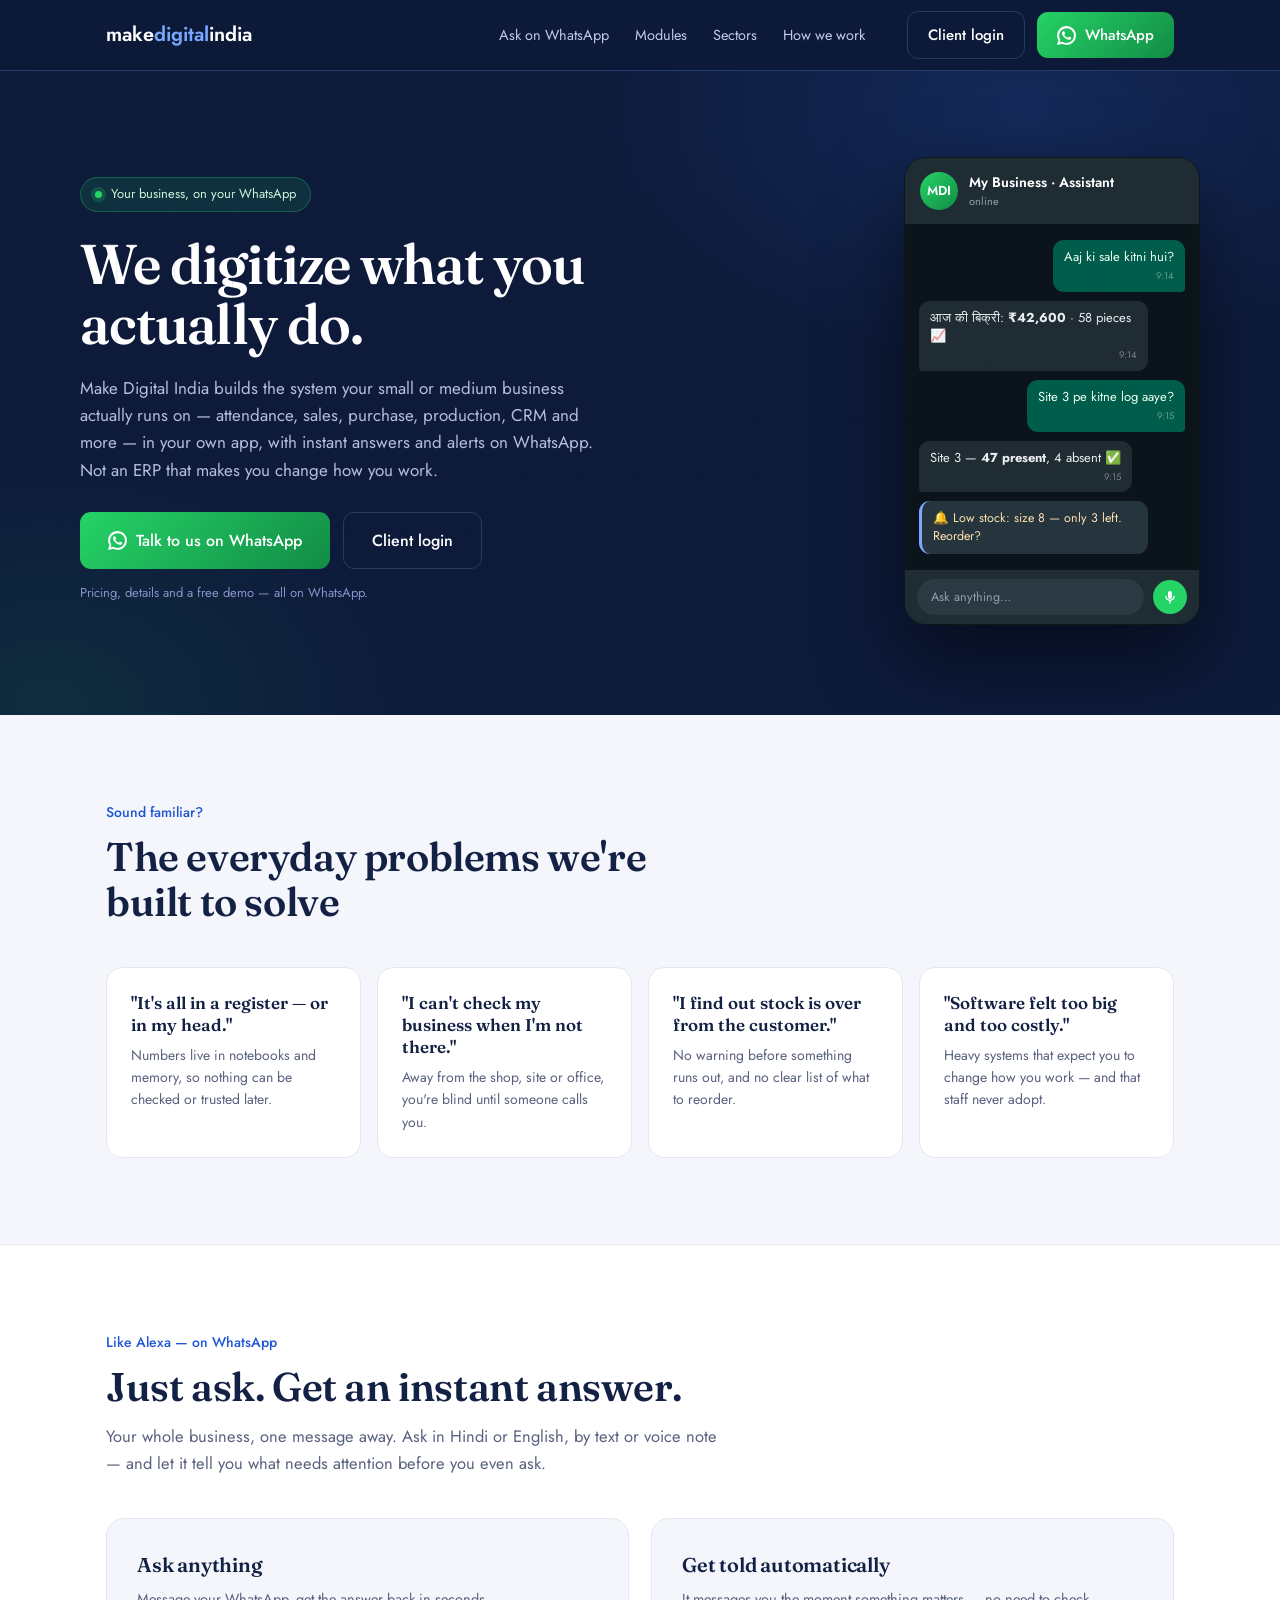
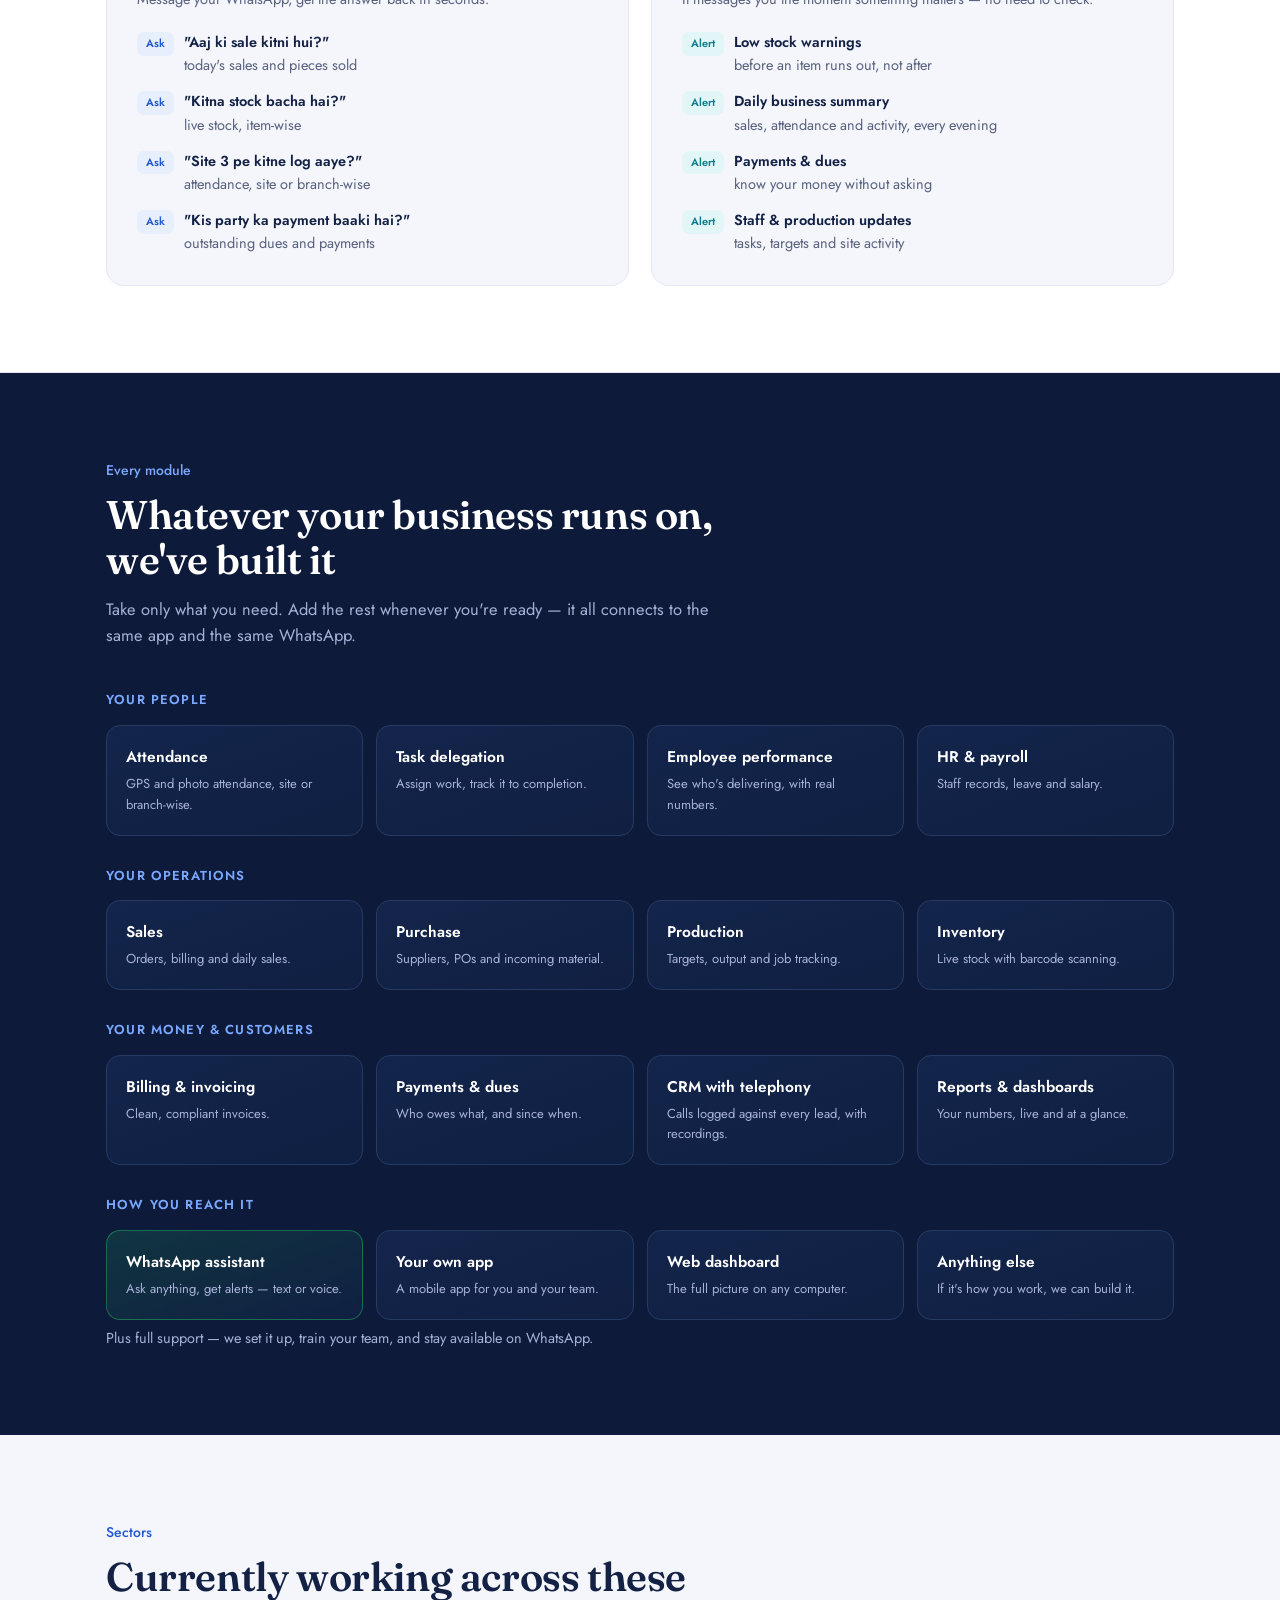
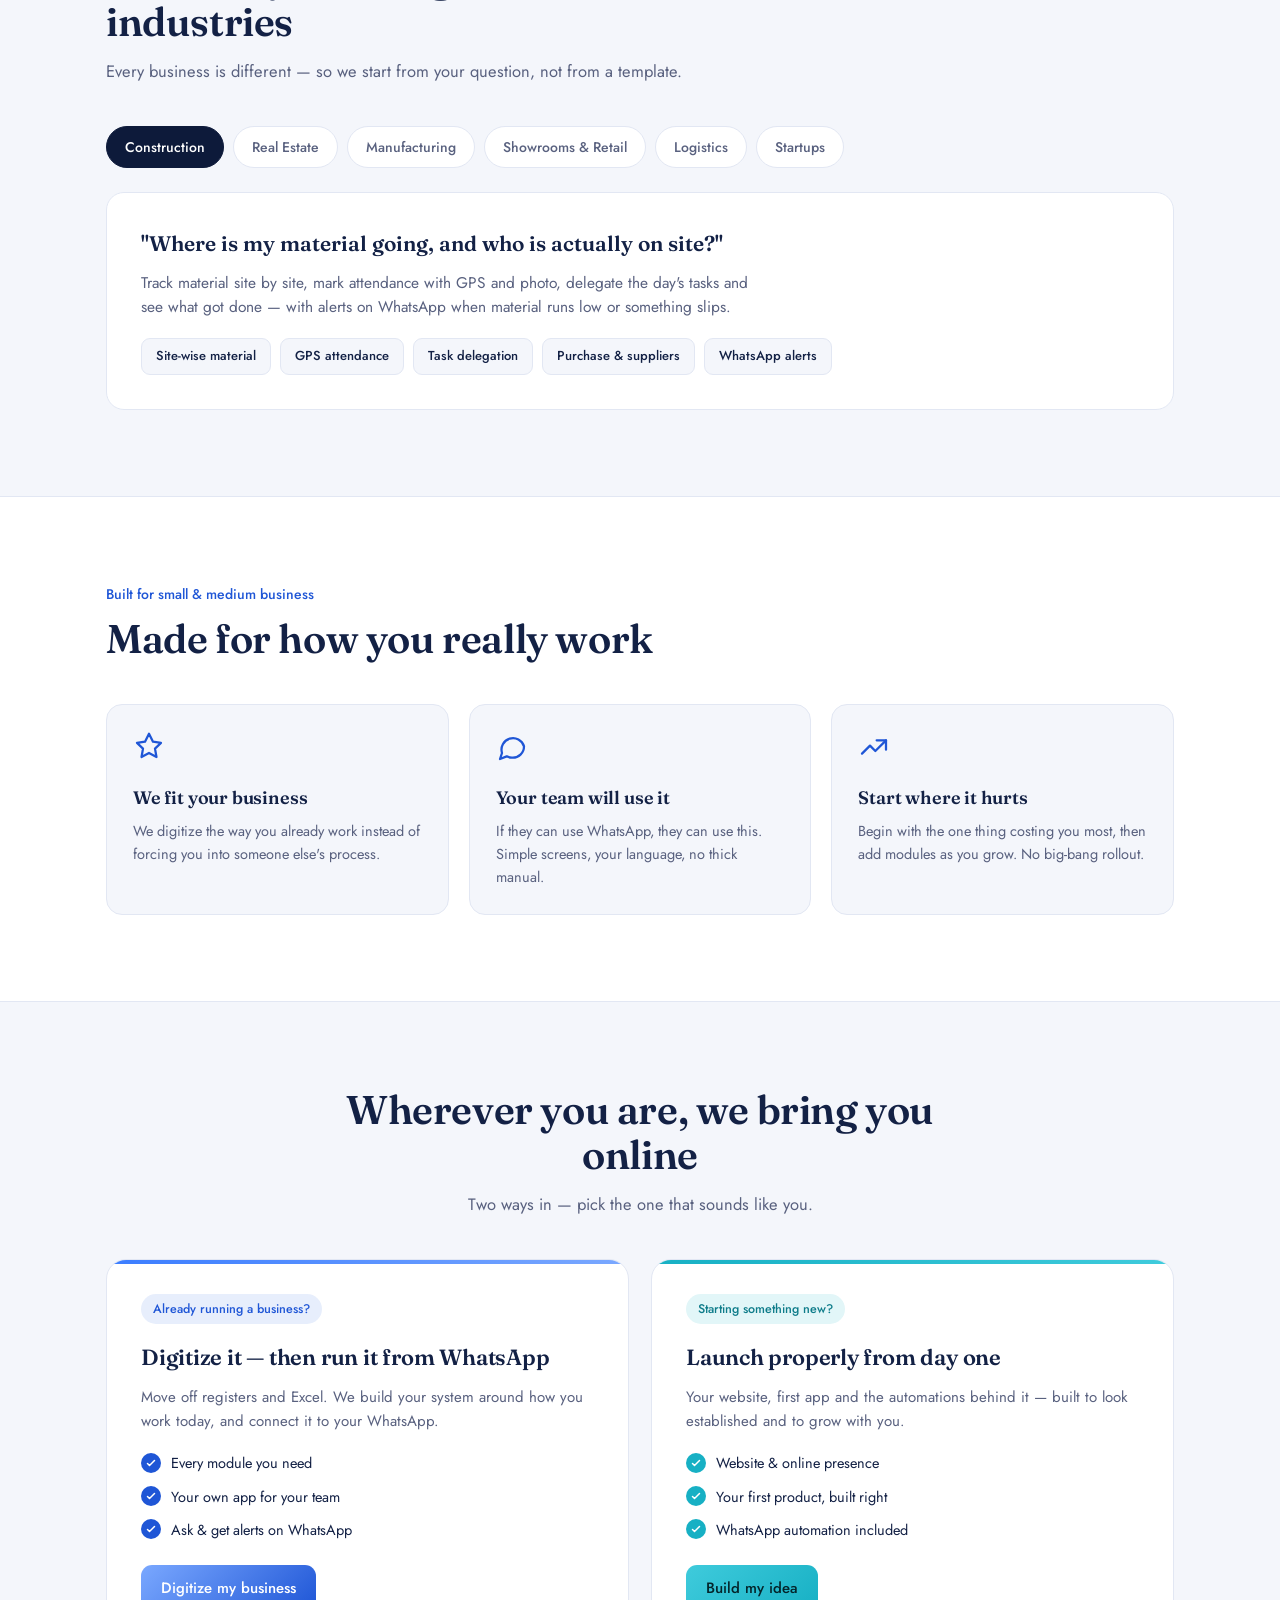
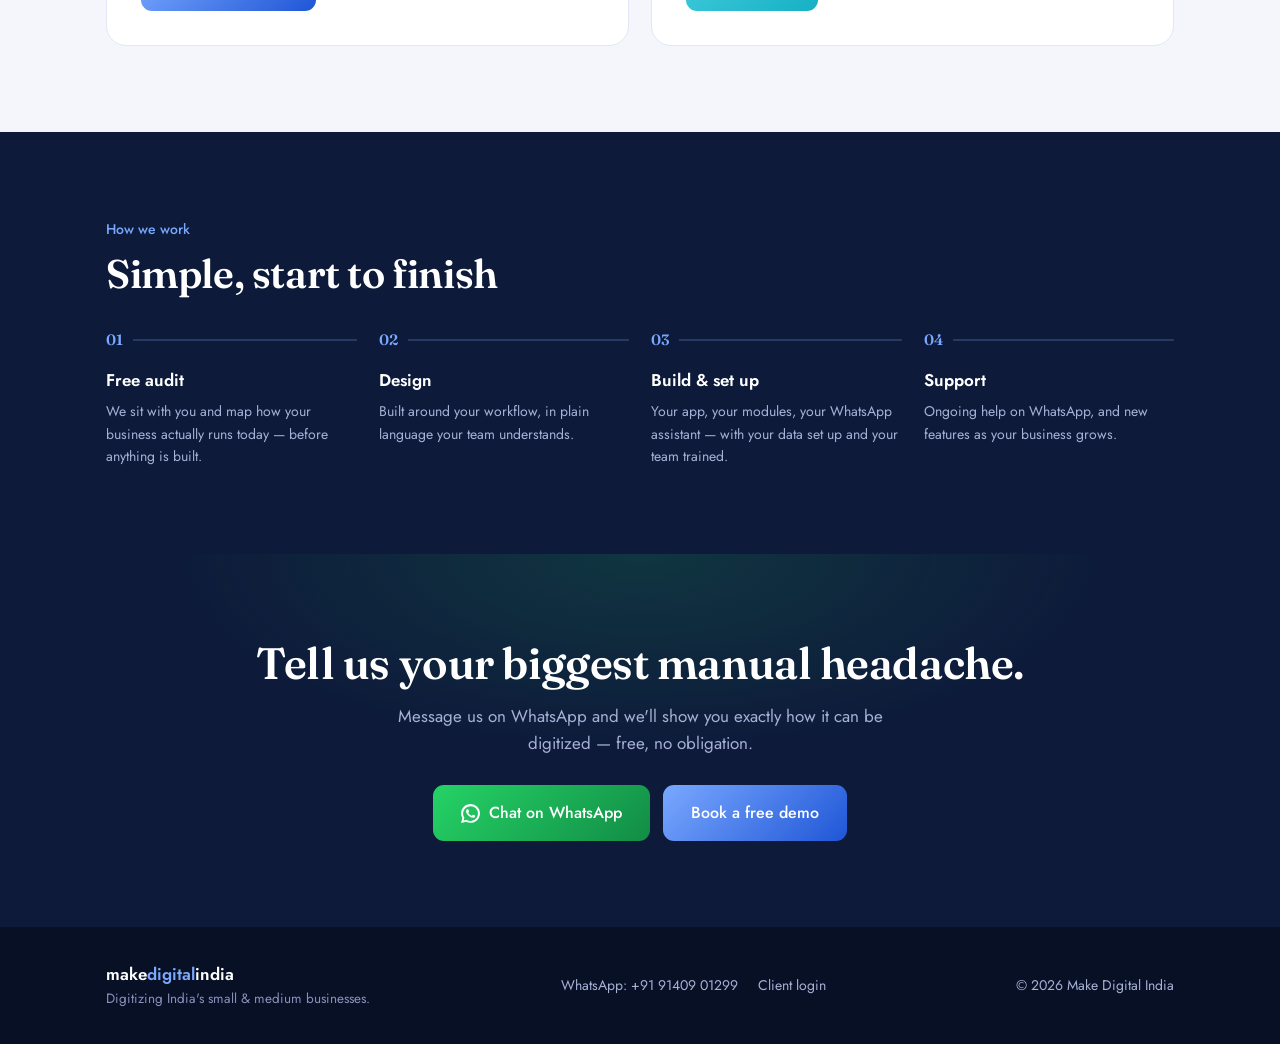
==== commit 399a96c5: "Update fmt.Println to print 'Goodbye World'" ====
--- a/index.html
+++ b/index.html
@@ -18,6 +18,7 @@
   }
   *,*::before,*::after{box-sizing:border-box;margin:0;padding:0}
   html{scroll-behavior:smooth}
+  html,body{max-width:100%;overflow-x:hidden}
   body{font-family:'Jost',system-ui,sans-serif;color:var(--ink-text);background:var(--ink);line-height:1.6;-webkit-font-smoothing:antialiased}
   a{color:inherit;text-decoration:none}
   .wrap{width:100%;max-width:1120px;margin:0 auto;padding:0 26px}
@@ -39,6 +40,14 @@
   .btn-lg{padding:15px 28px;font-size:16px}
   .wa-ic{width:19px;height:19px;fill:currentColor}
 
+  .mnav{display:none}
+  @media (max-width:900px){
+    .mnav{display:flex;gap:8px;overflow-x:auto;-webkit-overflow-scrolling:touch;scrollbar-width:none;
+      background:var(--ink-2);border-bottom:1px solid var(--line);padding:10px 18px}
+    .mnav::-webkit-scrollbar{display:none}
+    .mnav a{flex:0 0 auto;font-size:13.5px;color:#c2c9e6;border:1px solid var(--line);
+      border-radius:20px;padding:7px 14px;white-space:nowrap}
+  }
   .hero{position:relative;overflow:hidden;background:var(--ink);color:#eef0ff}
   .hero::before{content:"";position:absolute;inset:0;background:radial-gradient(720px 420px at 80% 6%, rgba(59,125,255,.16), transparent 62%),radial-gradient(640px 420px at 4% 98%, rgba(37,211,102,.1), transparent 60%)}
   .hero::after{content:"";position:absolute;inset:0;background-image:linear-gradient(var(--line) 1px,transparent 1px),linear-gradient(90deg,var(--line) 1px,transparent 1px);background-size:58px 58px;opacity:.1;mask-image:radial-gradient(90% 80% at 25% 15%,#000 20%,transparent 75%)}
@@ -46,7 +55,7 @@
   .hero-copy{animation:enter .6s cubic-bezier(.2,.7,.3,1) both}
   .badge{display:inline-flex;align-items:center;gap:9px;font-size:13px;color:#c9f7d8;background:rgba(37,211,102,.12);border:1px solid rgba(37,211,102,.3);padding:6px 14px;border-radius:30px;margin-bottom:22px}
   .badge .d{width:7px;height:7px;border-radius:50%;background:var(--wa);box-shadow:0 0 0 4px rgba(37,211,102,.22)}
-  .hero h1{font-size:clamp(34px,5.2vw,56px);font-weight:600;line-height:1.04;color:#fff;letter-spacing:-.02em}
+  .hero h1{font-size:clamp(28px,5.2vw,56px);font-weight:600;line-height:1.06;color:#fff;letter-spacing:-.02em;overflow-wrap:break-word;hyphens:auto}
   .hero p.lead{margin-top:22px;font-size:17px;color:#b7bce0;max-width:53ch}
   .hero-cta{margin-top:28px;display:flex;gap:13px;flex-wrap:wrap}
   .hero-micro{margin-top:14px;font-size:13px;color:#8a90c8}
@@ -57,7 +66,7 @@
   .chat-hd .nm{color:#fff;font-size:14px;font-weight:600}.chat-hd .st{color:#8fa3ad;font-size:11px}
   .chat-body{background:#0b141a;padding:16px 14px;display:flex;flex-direction:column;gap:9px}
   .bub{max-width:86%;padding:8px 11px;border-radius:11px;font-size:13px;line-height:1.45}
-  .bub .tm{font-size:9.5px;color:rgba(233,237,239,.45);float:right;margin:6px 0 -2px 8px}
+  .bub .tm{display:block;font-size:9.5px;color:rgba(233,237,239,.45);text-align:right;margin-top:3px}
   .bub.me{align-self:flex-end;background:#005c4b;color:#e9ffef;border-bottom-right-radius:4px}
   .bub.bot{align-self:flex-start;background:#202c33;color:#e9edef;border-bottom-left-radius:4px}
   .bub.alert{align-self:flex-start;background:#26343d;color:#ffe0b0;border-left:3px solid var(--brand-2);font-size:12.5px}
@@ -174,7 +183,31 @@
     .smb-grid{grid-template-columns:1fr}
     .steps{grid-template-columns:1fr 1fr;gap:26px 22px}
   }
-  @media (max-width:560px){ .pain-grid,.mod-grid,.steps{grid-template-columns:1fr} .nav-actions .btn-login{display:none} }
+  @media (max-width:900px){
+    /* sector tabs become a swipeable strip */
+    .ind-tabs{flex-wrap:nowrap;overflow-x:auto;-webkit-overflow-scrolling:touch;
+      scrollbar-width:none;padding-bottom:4px;margin-left:-18px;margin-right:-18px;padding-left:18px;padding-right:18px}
+    .ind-tabs::-webkit-scrollbar{display:none}
+    .ind-tab{flex:0 0 auto;padding:12px 18px}
+  }
+  @media (max-width:560px){
+    .wrap{padding:0 18px}
+    .pain-grid,.mod-grid,.steps{grid-template-columns:1fr}
+    .nav-actions .btn-login{padding:10px 13px;font-size:13.5px}
+    .btn{padding:13px 20px;min-height:46px}
+    .nav-actions .btn{min-height:42px}
+    .hero-in{padding:38px 0 48px}
+    .hero p.lead{font-size:15.5px}
+    .hero-cta .btn{flex:1 1 100%;}
+    .chat{max-width:100%}
+    .head h2{font-size:24px}
+    .head p{font-size:15px}
+    section{padding:56px 0}
+    .ind-panel,.ask-card,.track,.smb-card,.pain-card{padding:22px}
+    .ind-panel .askq{font-size:18px}
+    .cta h2{font-size:26px}
+    .foot-in{flex-direction:column;align-items:flex-start;gap:12px}
+  }
   @media (prefers-reduced-motion:reduce){*{animation:none!important;transition:none!important}html{scroll-behavior:auto}}
   @keyframes enter{from{opacity:0;transform:translateY(16px)}to{opacity:1;transform:none}}
   @keyframes fade{from{opacity:0}to{opacity:1}}
@@ -197,6 +230,13 @@
     </div>
   </div>
 </header>
+
+<nav class="mnav" aria-label="Section links">
+  <a href="#ask">Ask on WhatsApp</a>
+  <a href="#modules">Modules</a>
+  <a href="#sectors">Sectors</a>
+  <a href="#how">How we work</a>
+</nav>
 
 <!-- hero -->
 <section class="hero" style="padding:0">
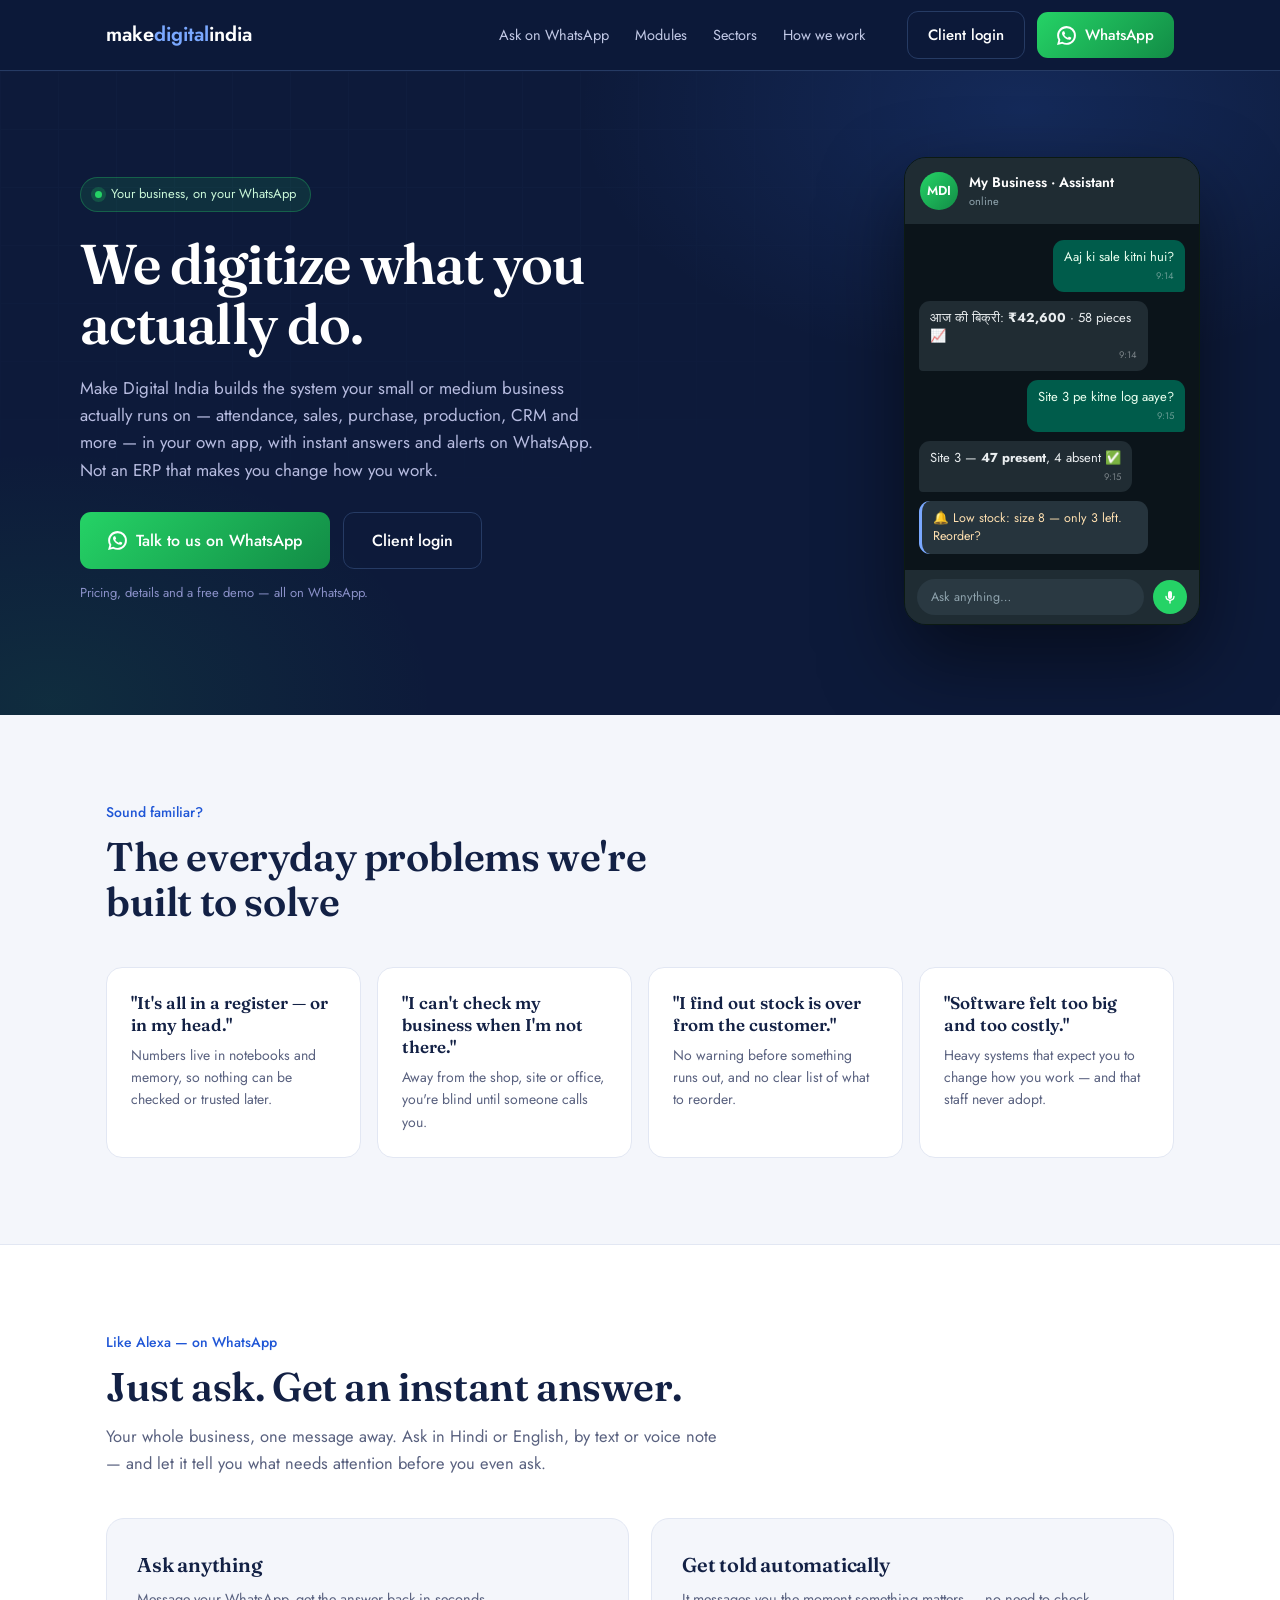
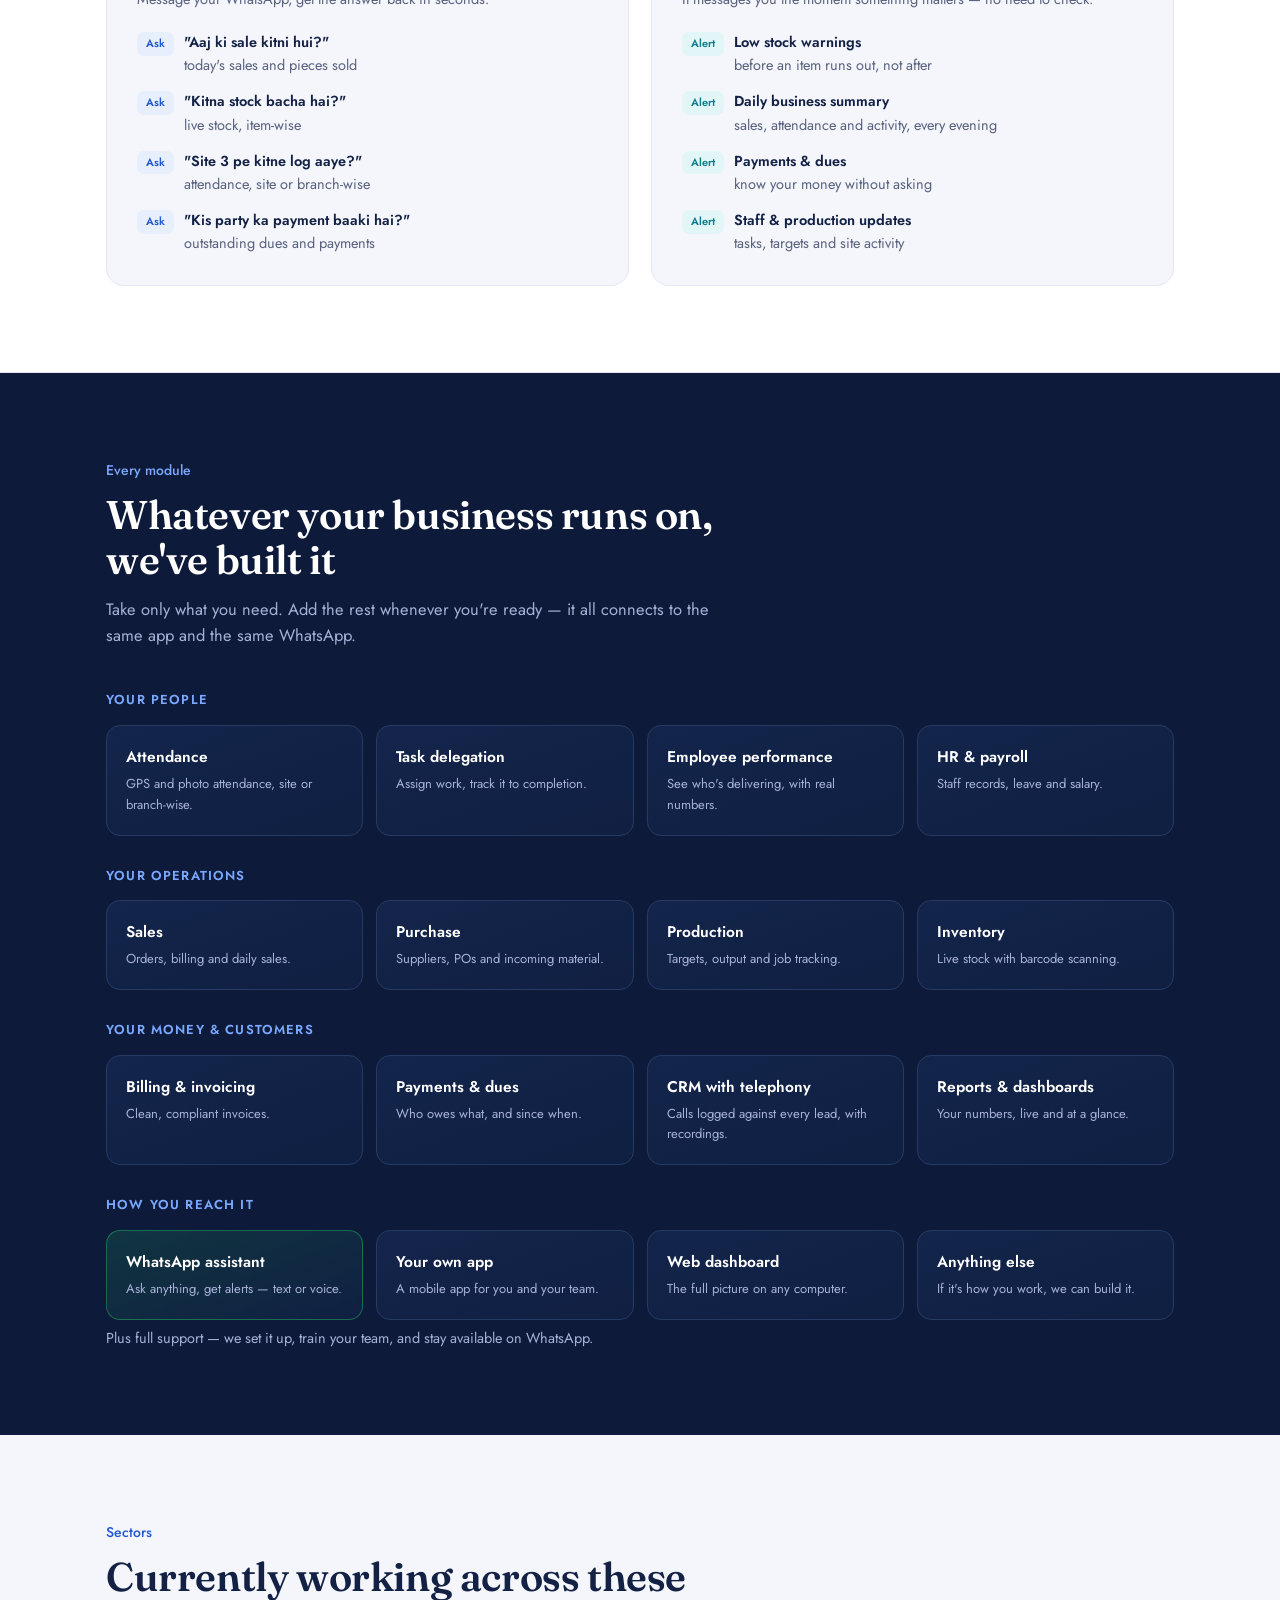
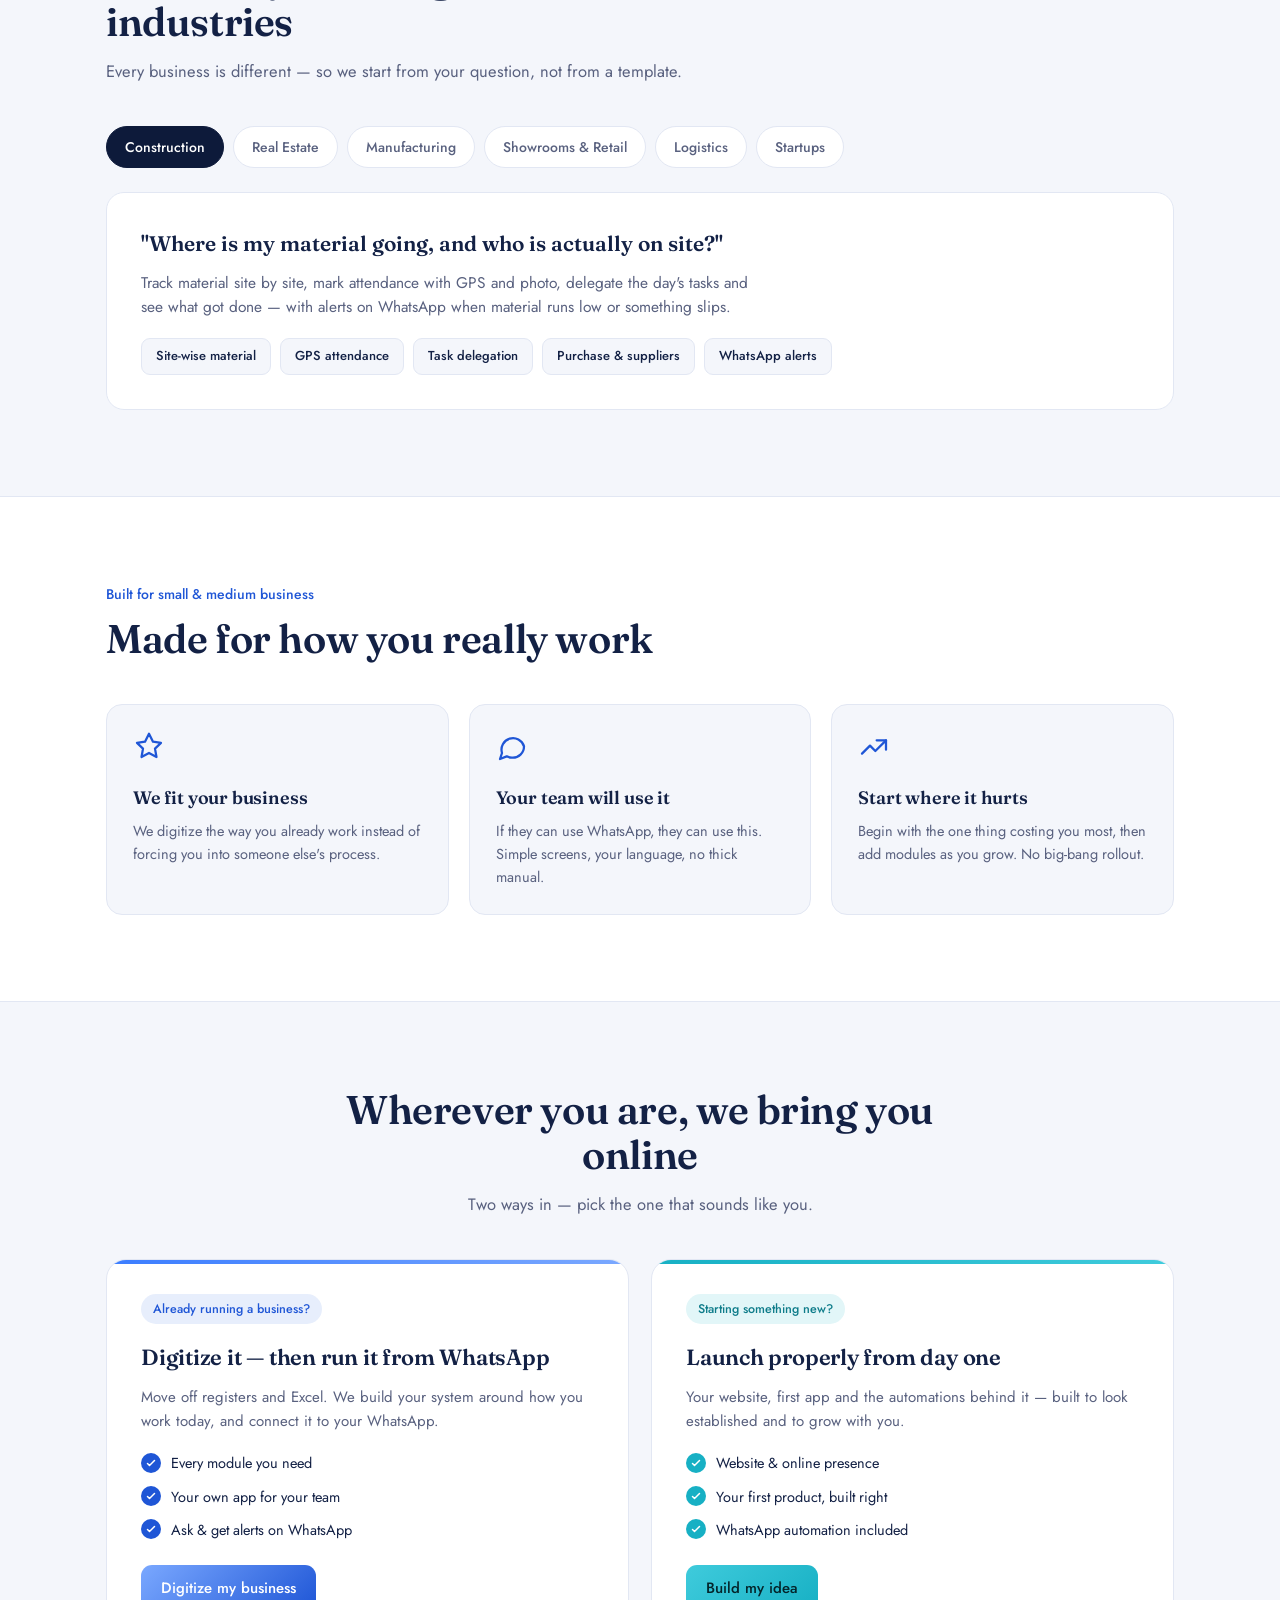
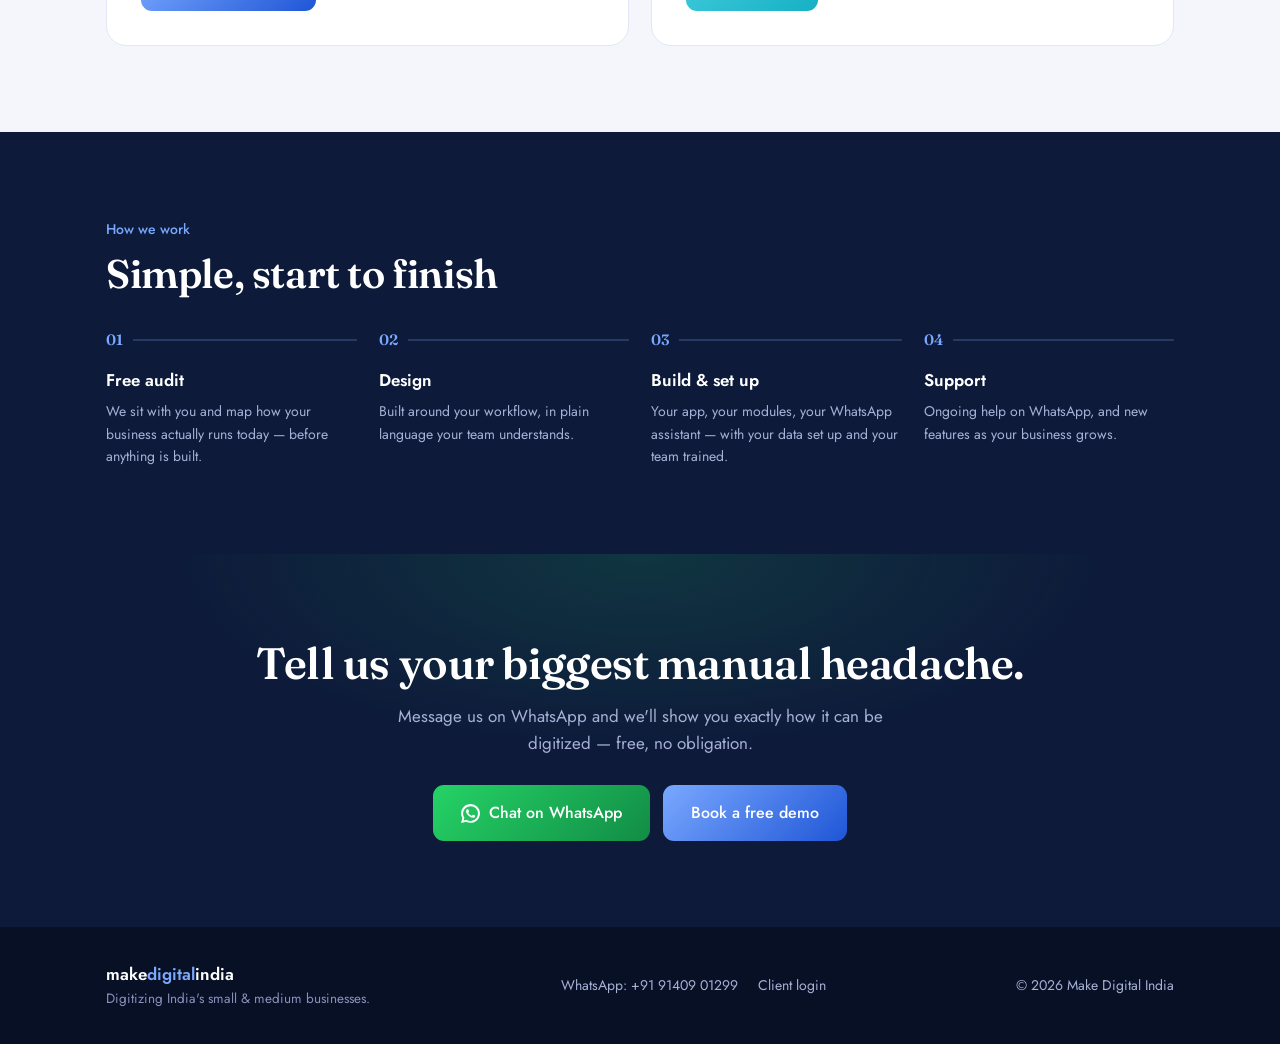
==== commit 2f6c5218: "Update print statement from 'Hello' to 'Goodbye'" ====
--- a/index.html
+++ b/index.html
@@ -46,12 +46,13 @@
       background:var(--ink-2);border-bottom:1px solid var(--line);padding:10px 18px}
     .mnav::-webkit-scrollbar{display:none}
     .mnav a{flex:0 0 auto;font-size:13.5px;color:#c2c9e6;border:1px solid var(--line);
-      border-radius:20px;padding:7px 14px;white-space:nowrap}
+      border-radius:20px;padding:9px 15px;white-space:nowrap;min-height:40px;display:flex;align-items:center}
+    .mnav a.mnav-login{background:var(--brand-deep);border-color:var(--brand-deep);color:#fff;font-weight:500}
   }
   .hero{position:relative;overflow:hidden;background:var(--ink);color:#eef0ff}
-  .hero::before{content:"";position:absolute;inset:0;background:radial-gradient(720px 420px at 80% 6%, rgba(59,125,255,.16), transparent 62%),radial-gradient(640px 420px at 4% 98%, rgba(37,211,102,.1), transparent 60%)}
-  .hero::after{content:"";position:absolute;inset:0;background-image:linear-gradient(var(--line) 1px,transparent 1px),linear-gradient(90deg,var(--line) 1px,transparent 1px);background-size:58px 58px;opacity:.1;mask-image:radial-gradient(90% 80% at 25% 15%,#000 20%,transparent 75%)}
-  .hero-in{position:relative;display:grid;grid-template-columns:1.05fr .95fr;gap:52px;align-items:center;padding:86px 0 90px}
+  .hero::before{content:"";position:absolute;inset:0;pointer-events:none;z-index:0;background:radial-gradient(720px 420px at 80% 6%, rgba(59,125,255,.16), transparent 62%),radial-gradient(640px 420px at 4% 98%, rgba(37,211,102,.1), transparent 60%)}
+  .hero::after{content:"";position:absolute;inset:0;pointer-events:none;z-index:0;background-image:linear-gradient(var(--line) 1px,transparent 1px),linear-gradient(90deg,var(--line) 1px,transparent 1px);background-size:58px 58px;opacity:.1;mask-image:radial-gradient(90% 80% at 25% 15%,#000 20%,transparent 75%)}
+  .hero-in{position:relative;z-index:1;display:grid;grid-template-columns:1.05fr .95fr;gap:52px;align-items:center;padding:86px 0 90px}
   .hero-copy{animation:enter .6s cubic-bezier(.2,.7,.3,1) both}
   .badge{display:inline-flex;align-items:center;gap:9px;font-size:13px;color:#c9f7d8;background:rgba(37,211,102,.12);border:1px solid rgba(37,211,102,.3);padding:6px 14px;border-radius:30px;margin-bottom:22px}
   .badge .d{width:7px;height:7px;border-radius:50%;background:var(--wa);box-shadow:0 0 0 4px rgba(37,211,102,.22)}
@@ -141,7 +142,7 @@
   .tracks .head{text-align:center;margin:0 auto 42px}
   .track-grid{display:grid;grid-template-columns:1fr 1fr;gap:22px}
   .track{background:var(--card);border:1px solid var(--cardline);border-radius:20px;padding:34px;position:relative;overflow:hidden}
-  .track::before{content:"";position:absolute;top:0;left:0;right:0;height:4px}
+  .track::before{content:"";position:absolute;top:0;left:0;right:0;height:4px;pointer-events:none}
   .track.est::before{background:linear-gradient(90deg,var(--brand),var(--brand-2))}
   .track.new::before{background:linear-gradient(90deg,var(--acc),var(--acc-2))}
   .track .tag{display:inline-block;font-size:12.5px;font-weight:500;padding:5px 12px;border-radius:20px;margin-bottom:16px}
@@ -164,7 +165,7 @@
   .cta{background:radial-gradient(760px 320px at 50% 0%, rgba(37,211,102,.15), transparent 62%),var(--ink);color:#fff;text-align:center}
   .cta h2{font-size:clamp(29px,4vw,44px);font-weight:600;line-height:1.08}
   .cta p{color:var(--muted-d);margin:16px auto 28px;max-width:52ch;font-size:17px}
-  .cta .row{display:flex;gap:13px;justify-content:center;flex-wrap:wrap}
+  .cta .row{display:flex;gap:13px;justify-content:center;flex-wrap:wrap;position:relative;z-index:1}
 
   footer{background:#081026;color:var(--muted-d);padding:34px 0;font-size:14px}
   .foot-in{display:flex;align-items:center;justify-content:space-between;gap:16px;flex-wrap:wrap}
@@ -232,6 +233,7 @@
 </header>
 
 <nav class="mnav" aria-label="Section links">
+  <a class="mnav-login" href="/login.html">Client login</a>
   <a href="#ask">Ask on WhatsApp</a>
   <a href="#modules">Modules</a>
   <a href="#sectors">Sectors</a>
